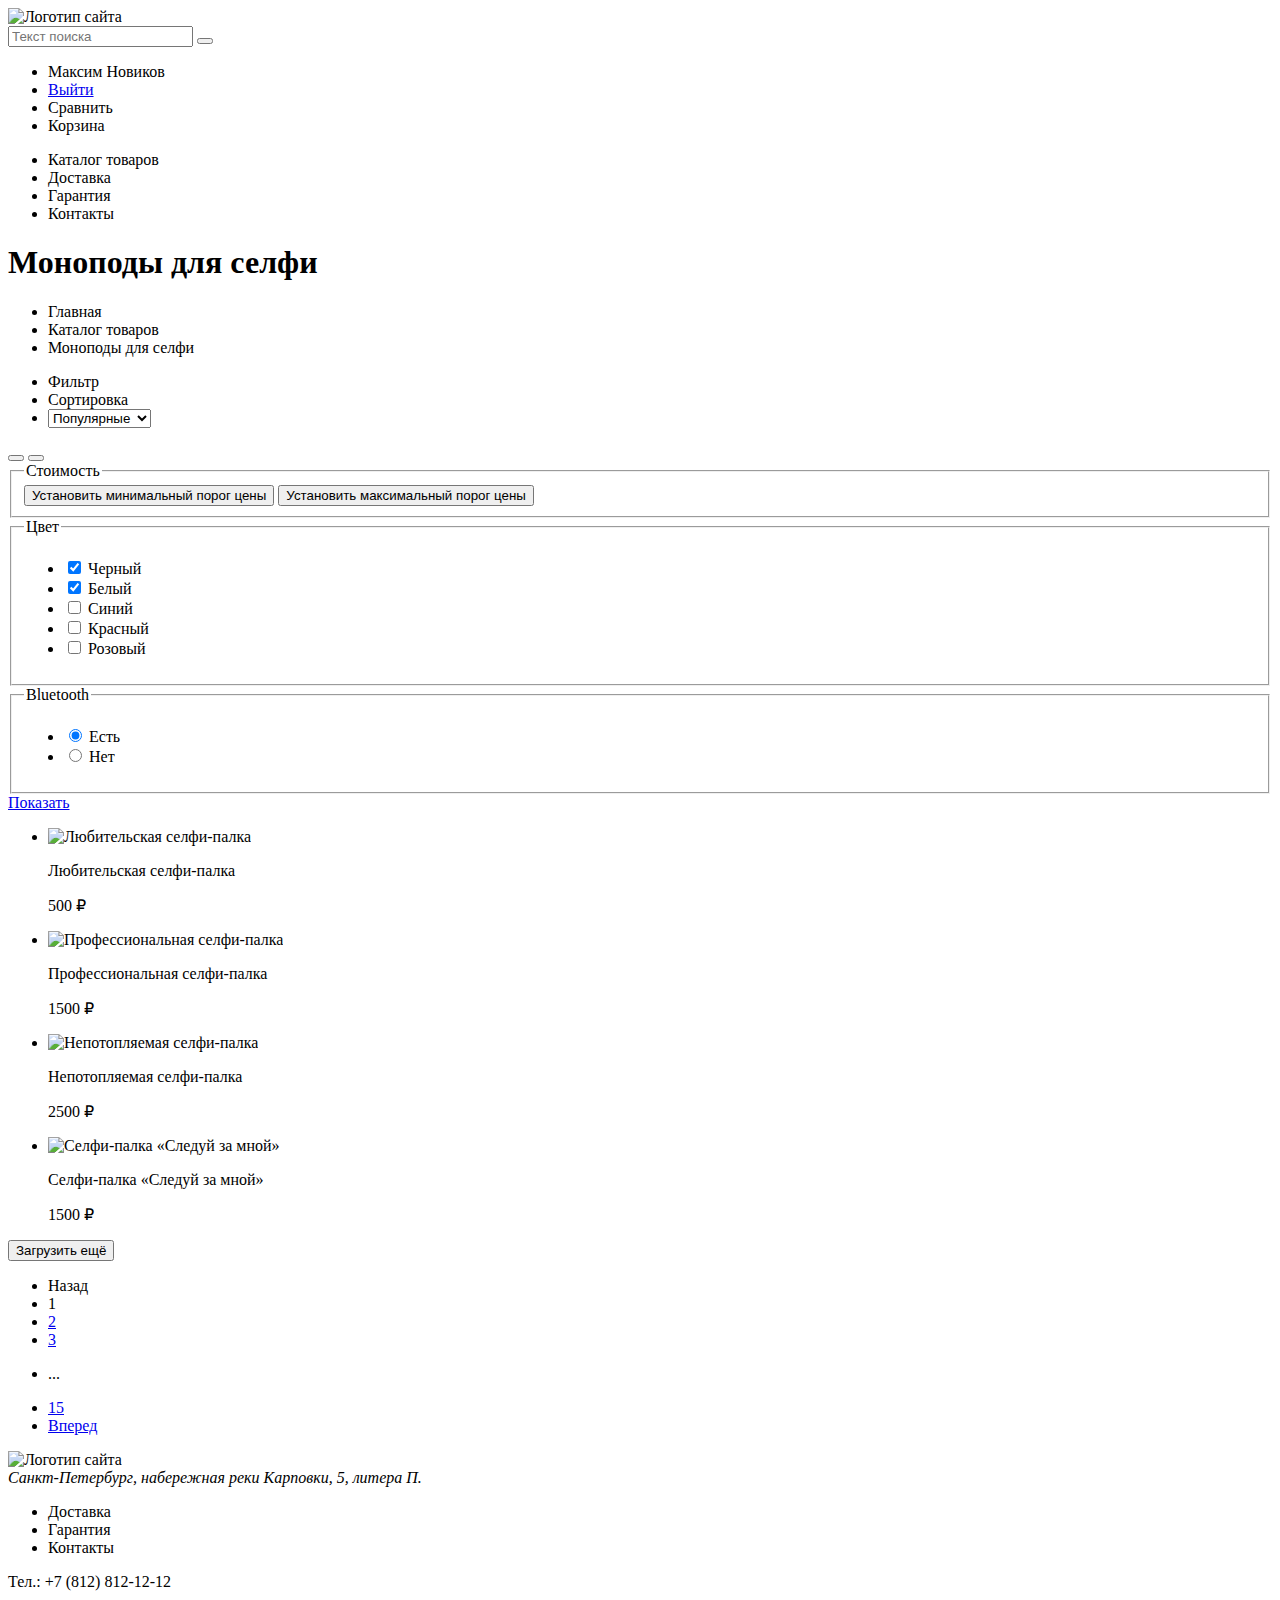
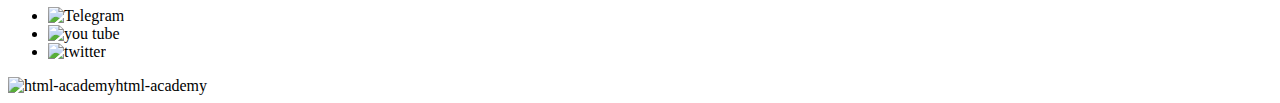
==== catalog.html @ 3123cb8e "Разметил страницу" ====
<!DOCTYPE html>
<html lang="ru">

<head>
  <meta charset="utf-8">
  <title>HTML Academy: Девайс</title>
</head>

<body>
  <header class="catalog-header">
    <nav class="header-navigation">
      <img class="navigation-image" src="#" alt="Логотип сайта">
      <form action="https://echo.htmlacademy.ru" class="finder-form" method="post">
        <input class="finder-field" type="text" placeholder="Текст поиска" name="finder-field" required>
        <button class="find-button" type="submit"></button>
      </form>
      <ul class="navigation-list">
        <li class="navigation-item">Максим Новиков</li>
        <li class="navigation-item"><a class="navigation-item-link" href="index.html">Выйти</a></li>
        <li class="navigation-item">Сравнить</li>
        <li class="navigation-item">Корзина</li>
      </ul>
      <ul class="navigation-product-list">
        <li class="navigation-product-item">Каталог товаров</li>
        <li class="navigation-product-item">Доставка</li>
        <li class="navigation-product-item">Гарантия</li>
        <li class="navigation-product-item">Контакты</li>
      </ul>
    </nav>
  </header>
  <main>
    <header class="mini-header">
      <h1 class="inner-header-title">Моноподы для селфи</h1>
      <nav class="mini-header-navigation">
        <ul class="mini-header-list">
          <li class="mini-header-item">Главная</li>
          <li class="mini-header-item">Каталог товаров</li>
          <li class="mini-header-item">Моноподы для селфи</li>
        </ul>
      </nav>
    </header>
    <section class="variants">
      <ul class="variants-list">
        <li class="variants-item">Фильтр</li>
        <li class="variants-item">Сортировка</li>
        <li class="variants-item"><select class="variants-select" aria-label="Сортировка">
            <option value="popular">Популярные</option>
            <option value="rating">Рейтинговые</option>
          </select></li>
      </ul>
      <button class="button-plus" type="button"></button>
      <button class="button-minus" type="button"></button>
      </button>
      <form class="variants-catalog" action="https://echo.htmlacademy.ru" method="get">
        <fieldset class="variants-catalog-part">
          <legend class="variants-catalog-part-title">Стоимость</legend>
          <div class="range-container">
            <div class="range-scale">
              <div class="range"></div>
            </div>
            <button class="range-handle range-handle-min" type="button">
              <span class="visually-hidden">Установить минимальный порог цены</span>
            </button>
            <button class="range-handle range-handle-max" type="button">
              <span class="visually-hidden">Установить максимальный порог цены</span>
            </button>
        </fieldset>
        <fieldset class="variants-catalog-part">
          <legend class="variants-catalog-part-title">Цвет</legend>
          <ul class="variants-catalog-part-list">
            <li class="variants-catalog-part-item">
              <label class="color">
                <input type="checkbox" class="color-input" name="black" checked>
                Черный
              </label>
            </li>
            <li class="variants-catalog-part-item">
              <label class="color">
                <input type="checkbox" class="color-input" name="white" checked>
                Белый
              </label>
            </li>
            <li class="variants-catalog-part-item">
              <label class="color">
                <input type="checkbox" class="color-input" name="blue">
                Синий
              </label>
            </li>
            <li class="variants-catalog-part-item">
              <label class="color">
                <input type="checkbox" class="color-input" name="red">
                Красный
              </label>
            </li>
            <li class="variants-catalog-part-item">
              <label class="color">
                <input type="checkbox" class="color-input" name="pink">
                Розовый
              </label>
            </li>
          </ul>
        </fieldset>
        <fieldset class="variants-catalog-part">
          <legend class="variants-catalog-part-title">Bluetooth</legend>
          <ul class="variants-catalog-part-list">
            <li class="filter-catalog-part-item">
              <label class="Bluetooth">
                <input type="radio" class="variants-radio" name="choose-type" value="yes" checked>
                Есть
              </label>
            </li>
            <li class="filter-catalog-part-item">
              <label class="Bluetooth">
                <input type="radio" class="variants-radio" name="choose-type" value="no">
                Нет
              </label>
            </li>
        </fieldset>
        <a class="variants-form-link" href="#">Показать</a>
      </form>
      <ul class="variants-selfie-list">
        <li class="variants-selfie-item"><img class="variants-selfie-image" src="#" alt="Любительская
          селфи-палка">
          <p class="variants-selfie-text">Любительская
            селфи-палка</p>
            <p class="variants-selfie-text">500 ₽</p>
        </li>
        <li class="variants-selfie-item"><img class="variants-selfie-image" src="#" alt="Профессиональная селфи-палка">
          <p class="variants-selfie-text">Профессиональная селфи-палка</p>
          <p class="variants-selfie-text">1500 ₽</p>
        </li>
        <li class="variants-selfie-item"><img class="variants-selfie-image" src="#" alt="Непотопляемая
          селфи-палка">
          <p class="variants-selfie-text">Непотопляемая
            селфи-палка</p>
            <p class="variants-selfie-text">2500 ₽</p>
        </li>
        <li class="variants-selfie-item"><img class="variants-selfie-image" src="#" alt="Селфи-палка «Следуй за мной»">
          <p class="variants-selfie-text">Селфи-палка «Следуй за мной»</p>
          <p class="variants-selfie-text">1500 ₽</p>
        </li>
      </ul>
      <button class="download-more" type="button">Загрузить ещё</button>
    </section>
    <section class="pagination">
      <ul class="pagination-list">
        <li class="pagination-item"><a class="pagination-link">Назад</a></li>
        <li class="pagination-item"><a class="pagination-link">1</a></li>
        <li class="pagination-item"><a class="pagination-link" href="#">2</a></li>
        <li class="pagination-item"><a class="pagination-link" href="#">3</a></li>
        <li class="pagination-item"><p class="pagination-text">...</p></li>
        <li class="pagination-item"><a class="pagination-link" href="#">15</a></li>
        <li class="pagination-item"><a class="pagination-link" href="#">Вперед</a></li>
      </ul>
    </section>
  </main>
  <footer>
    <section class="contacts">
      <img class="contacts-image" src="#" alt="Логотип сайта">
      <address class="contacts-address">Санкт-Петербург, набережная
        реки Карповки, 5, литера П.</address>
      <ul class="contacts-list">
        <li class="contacts-item">Доставка</li>
        <li class="contacts-item">Гарантия</li>
        <li class="contacts-item">Контакты</li>
      </ul>
      <tel class="contacts-tel" href="Тел.: +7 (812) 812-12-12">Тел.: +7 (812) 812-12-12</tel>
      <ul class="contacts-image-list">
        <li class="contacts-image-item"><img src="#" alt="Telegram" class="contacts-image"></li>
        <li class="contacts-image-item"><img src="#" alt="you tube" class="contacts-image"></li>
        <li class="contacts-image-item"><img src="#" alt="twitter" class="contacts-image"></li>
      </ul>
      <img class="html-academy" src="#" alt="html-academy">html-academy</img>
    </section>
  </footer>
</body>

</html>
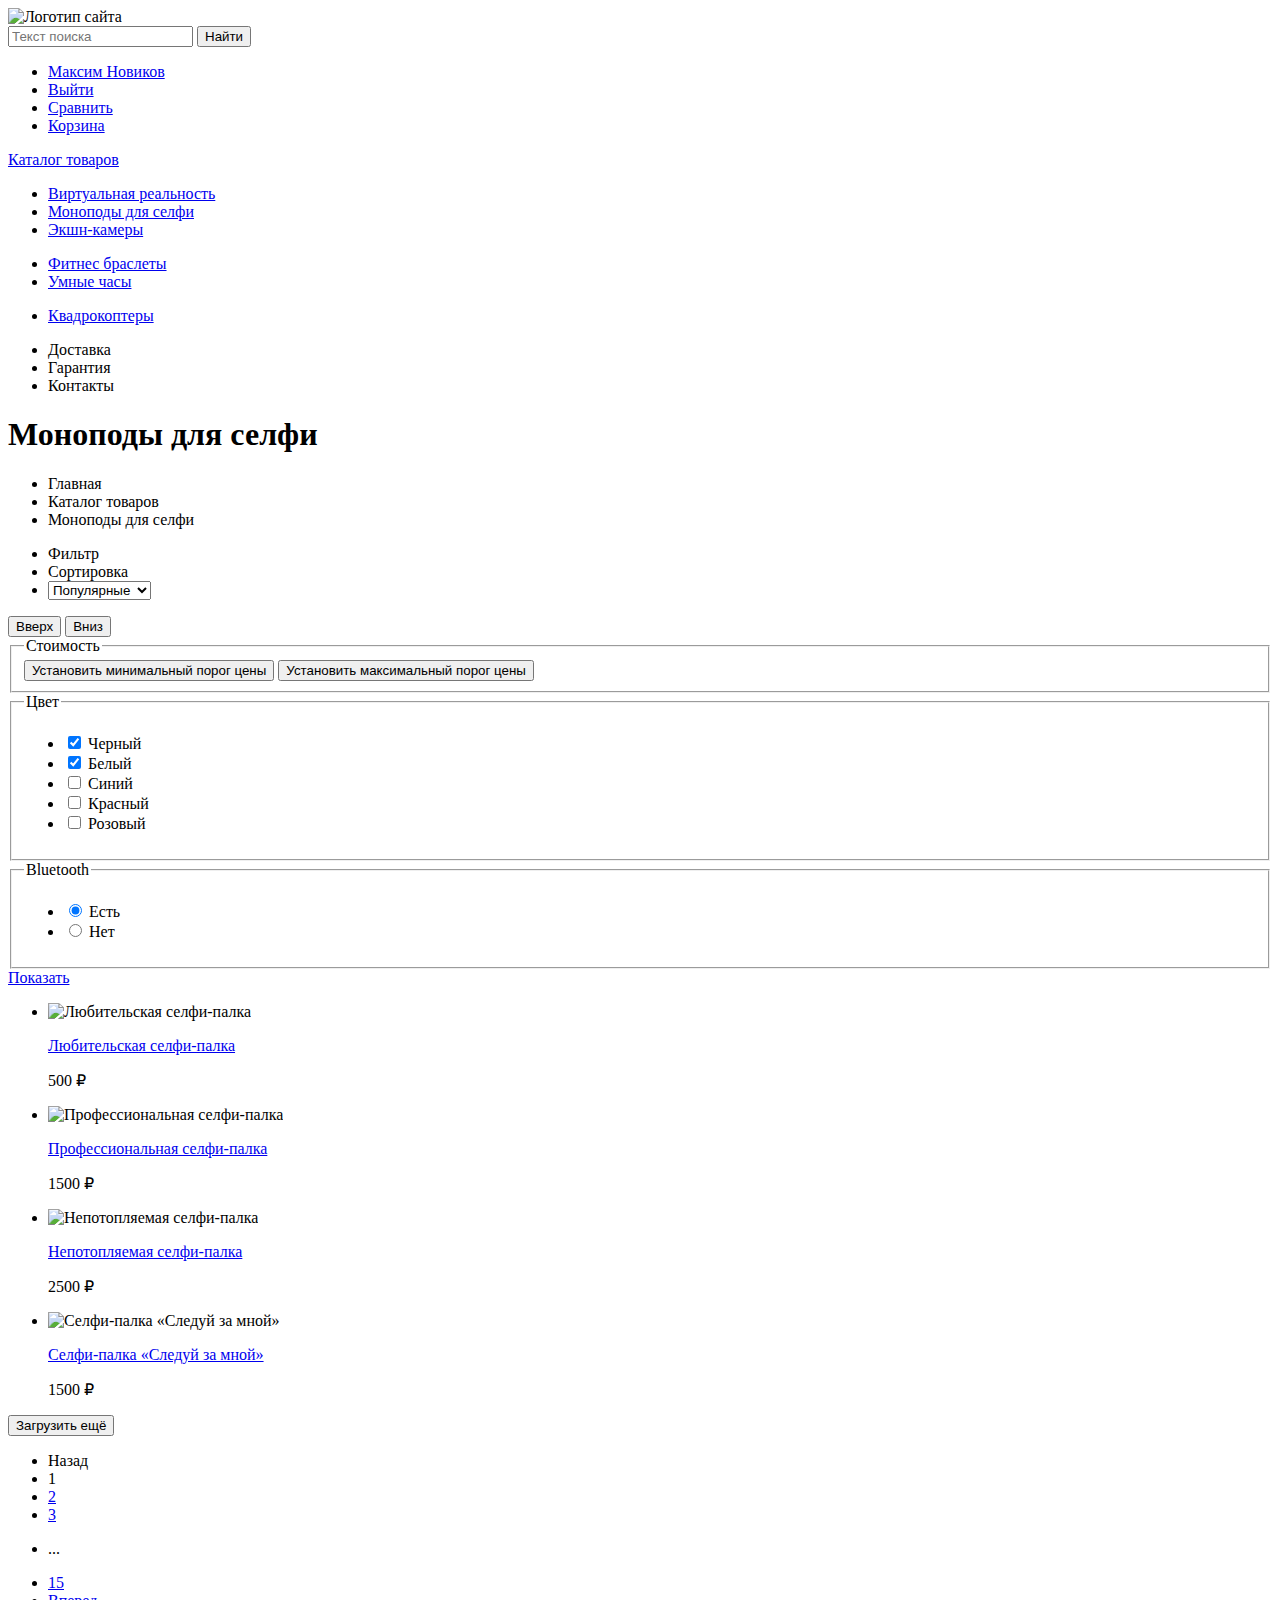
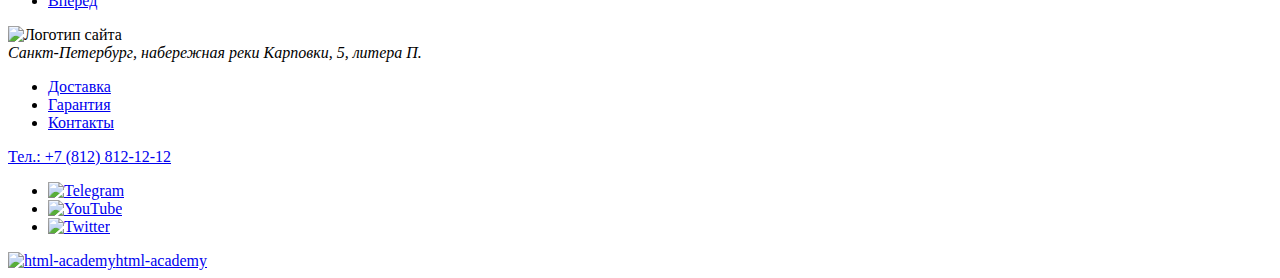
==== commit ab28d5c5: "Изменил разметку" ====
--- a/catalog.html
+++ b/catalog.html
@@ -12,30 +12,43 @@
       <img class="navigation-image" src="#" alt="Логотип сайта">
       <form action="https://echo.htmlacademy.ru" class="finder-form" method="post">
         <input class="finder-field" type="text" placeholder="Текст поиска" name="finder-field" required>
-        <button class="find-button" type="submit"></button>
+        <button class="find-button" type="submit">Найти</button>
       </form>
       <ul class="navigation-list">
-        <li class="navigation-item">Максим Новиков</li>
+        <li class="navigation-item"><a class="navigation-item-link" href="#">Максим Новиков</a></li>
         <li class="navigation-item"><a class="navigation-item-link" href="index.html">Выйти</a></li>
-        <li class="navigation-item">Сравнить</li>
-        <li class="navigation-item">Корзина</li>
+        <li class="navigation-item"><a class="navigation-item-link" href="#">Сравнить</li>
+        <li class="navigation-item"><a class="navigation-item-link" href="#">Корзина</li>
+      </ul>
+      <a href="#" class="navigation-link">Каталог товаров</a>
+      <ul class="navigation-devices-list">
+        <li class="navigation-devices-item"><a class="navigation-devices-link" href="#">Виртуальная реальность</a></li>
+        <li class="navigation-devices-item"><a class="navigation-devices-link" href="#">Моноподы для
+            cелфи</a></li>
+        <li class="navigation-devices-item"><a class="navigation-devices-link" href="#">Экшн-камеры</a></li>
+      </ul>
+      <ul class="navigation-devices-list">
+        <li class="navigation-devices-item"><a class="navigation-devices-link" href="#">Фитнес браслеты</a></li>
+        <li class="navigation-devices-item"><a class="navigation-devices-link" href="#">Умные часы</a></li>
+      </ul>
+      <ul class="navigation-devices-list">
+        <li class="navigation-devices-item"><a class="navigation-devices-link" href="#">Квадрокоптеры</a></li>
       </ul>
       <ul class="navigation-product-list">
-        <li class="navigation-product-item">Каталог товаров</li>
-        <li class="navigation-product-item">Доставка</li>
-        <li class="navigation-product-item">Гарантия</li>
-        <li class="navigation-product-item">Контакты</li>
+        <li class="navigation-product-item"><a class="navigation-product-link" href="#"></a>Доставка</li>
+        <li class="navigation-product-item"><a class="navigation-product-link" href="#"></a>Гарантия</li>
+        <li class="navigation-product-item"><a class="navigation-product-link" href="#"></a>Контакты</li>
       </ul>
     </nav>
   </header>
   <main>
-    <header class="mini-header">
-      <h1 class="inner-header-title">Моноподы для селфи</h1>
-      <nav class="mini-header-navigation">
-        <ul class="mini-header-list">
-          <li class="mini-header-item">Главная</li>
-          <li class="mini-header-item">Каталог товаров</li>
-          <li class="mini-header-item">Моноподы для селфи</li>
+    <header class="main-header">
+      <h1 class="main-header-title">Моноподы для селфи</h1>
+      <nav class="main-header-navigation">
+        <ul class="main-header-list">
+          <li class="main-header-item">Главная</li>
+          <li class="main-header-item">Каталог товаров</li>
+          <li class="main-header-item">Моноподы для селфи</li>
         </ul>
       </nav>
     </header>
@@ -46,10 +59,11 @@
         <li class="variants-item"><select class="variants-select" aria-label="Сортировка">
             <option value="popular">Популярные</option>
             <option value="rating">Рейтинговые</option>
-          </select></li>
+          </select>
+        </li>
       </ul>
-      <button class="button-plus" type="button"></button>
-      <button class="button-minus" type="button"></button>
+      <button class="button-plus" type="button">Вверх</button>
+      <button class="button-minus" type="button">Вниз</button>
       </button>
       <form class="variants-catalog" action="https://echo.htmlacademy.ru" method="get">
         <fieldset class="variants-catalog-part">
@@ -121,22 +135,22 @@
       <ul class="variants-selfie-list">
         <li class="variants-selfie-item"><img class="variants-selfie-image" src="#" alt="Любительская
           селфи-палка">
-          <p class="variants-selfie-text">Любительская
-            селфи-палка</p>
-            <p class="variants-selfie-text">500 ₽</p>
+          <p class="variants-selfie-text"><a class="variants-selfie-link" href="#">Любительская
+            селфи-палка</a></p>
+          <p class="variants-selfie-text">500 ₽</p>
         </li>
         <li class="variants-selfie-item"><img class="variants-selfie-image" src="#" alt="Профессиональная селфи-палка">
-          <p class="variants-selfie-text">Профессиональная селфи-палка</p>
+          <p class="variants-selfie-text"><a class="variants-selfie-link" href="#">Профессиональная селфи-палка</a></p>
           <p class="variants-selfie-text">1500 ₽</p>
         </li>
         <li class="variants-selfie-item"><img class="variants-selfie-image" src="#" alt="Непотопляемая
           селфи-палка">
-          <p class="variants-selfie-text">Непотопляемая
-            селфи-палка</p>
-            <p class="variants-selfie-text">2500 ₽</p>
+          <p class="variants-selfie-text"><a class="variants-selfie-link" href="#">Непотопляемая
+            селфи-палка</a></p>
+          <p class="variants-selfie-text">2500 ₽</p>
         </li>
         <li class="variants-selfie-item"><img class="variants-selfie-image" src="#" alt="Селфи-палка «Следуй за мной»">
-          <p class="variants-selfie-text">Селфи-палка «Следуй за мной»</p>
+          <p class="variants-selfie-text"><a class="variants-selfie-link" href="#">Селфи-палка «Следуй за мной»</a></p>
           <p class="variants-selfie-text">1500 ₽</p>
         </li>
       </ul>
@@ -148,29 +162,36 @@
         <li class="pagination-item"><a class="pagination-link">1</a></li>
         <li class="pagination-item"><a class="pagination-link" href="#">2</a></li>
         <li class="pagination-item"><a class="pagination-link" href="#">3</a></li>
-        <li class="pagination-item"><p class="pagination-text">...</p></li>
+        <li class="pagination-item">
+          <p class="pagination-text">...</p>
+        </li>
         <li class="pagination-item"><a class="pagination-link" href="#">15</a></li>
         <li class="pagination-item"><a class="pagination-link" href="#">Вперед</a></li>
       </ul>
     </section>
   </main>
-  <footer>
+  <footer class="catalog-footer">
     <section class="contacts">
       <img class="contacts-image" src="#" alt="Логотип сайта">
       <address class="contacts-address">Санкт-Петербург, набережная
         реки Карповки, 5, литера П.</address>
       <ul class="contacts-list">
-        <li class="contacts-item">Доставка</li>
-        <li class="contacts-item">Гарантия</li>
-        <li class="contacts-item">Контакты</li>
+        <li class="contacts-item"><a class="contacts-link" href="#">Доставка</a></li>
+        <li class="contacts-item"><a class="contacts-link" href="#">Гарантия</a></li>
+        <li class="contacts-item"><a class="contacts-link" href="#">Контакты</a></li>
       </ul>
-      <tel class="contacts-tel" href="Тел.: +7 (812) 812-12-12">Тел.: +7 (812) 812-12-12</tel>
+      <a class="contacts-tel" href="Тел.: +7 (812) 812-12-12">Тел.: +7 (812) 812-12-12</a>
       <ul class="contacts-image-list">
-        <li class="contacts-image-item"><img src="#" alt="Telegram" class="contacts-image"></li>
-        <li class="contacts-image-item"><img src="#" alt="you tube" class="contacts-image"></li>
-        <li class="contacts-image-item"><img src="#" alt="twitter" class="contacts-image"></li>
+        <li class="contacts-image-item"><a class="contacts-image-link" href="https://t.me/htmlacademy"><img src="#"
+              alt="Telegram" class="contacts-image"></a></li>
+        <li class="contacts-image-item"><a class="contacts-image-link"
+            href="https://www.youtube.com/user/htmlacademyru"><img src="#" alt="YouTube" class="contacts-image"></a>
+        </li>
+        <li class="contacts-image-item"><a class="contacts-image-link" href="https://twitter.com/htmlacademy_ru"><img
+              src="#" alt="Twitter" class="contacts-image"></a></li>
       </ul>
-      <img class="html-academy" src="#" alt="html-academy">html-academy</img>
+      <a class="html-academy-link" href="https://htmlacademy.ru/"><img class="html-academy"
+          alt="html-academy">html-academy</img></a>
     </section>
   </footer>
 </body>
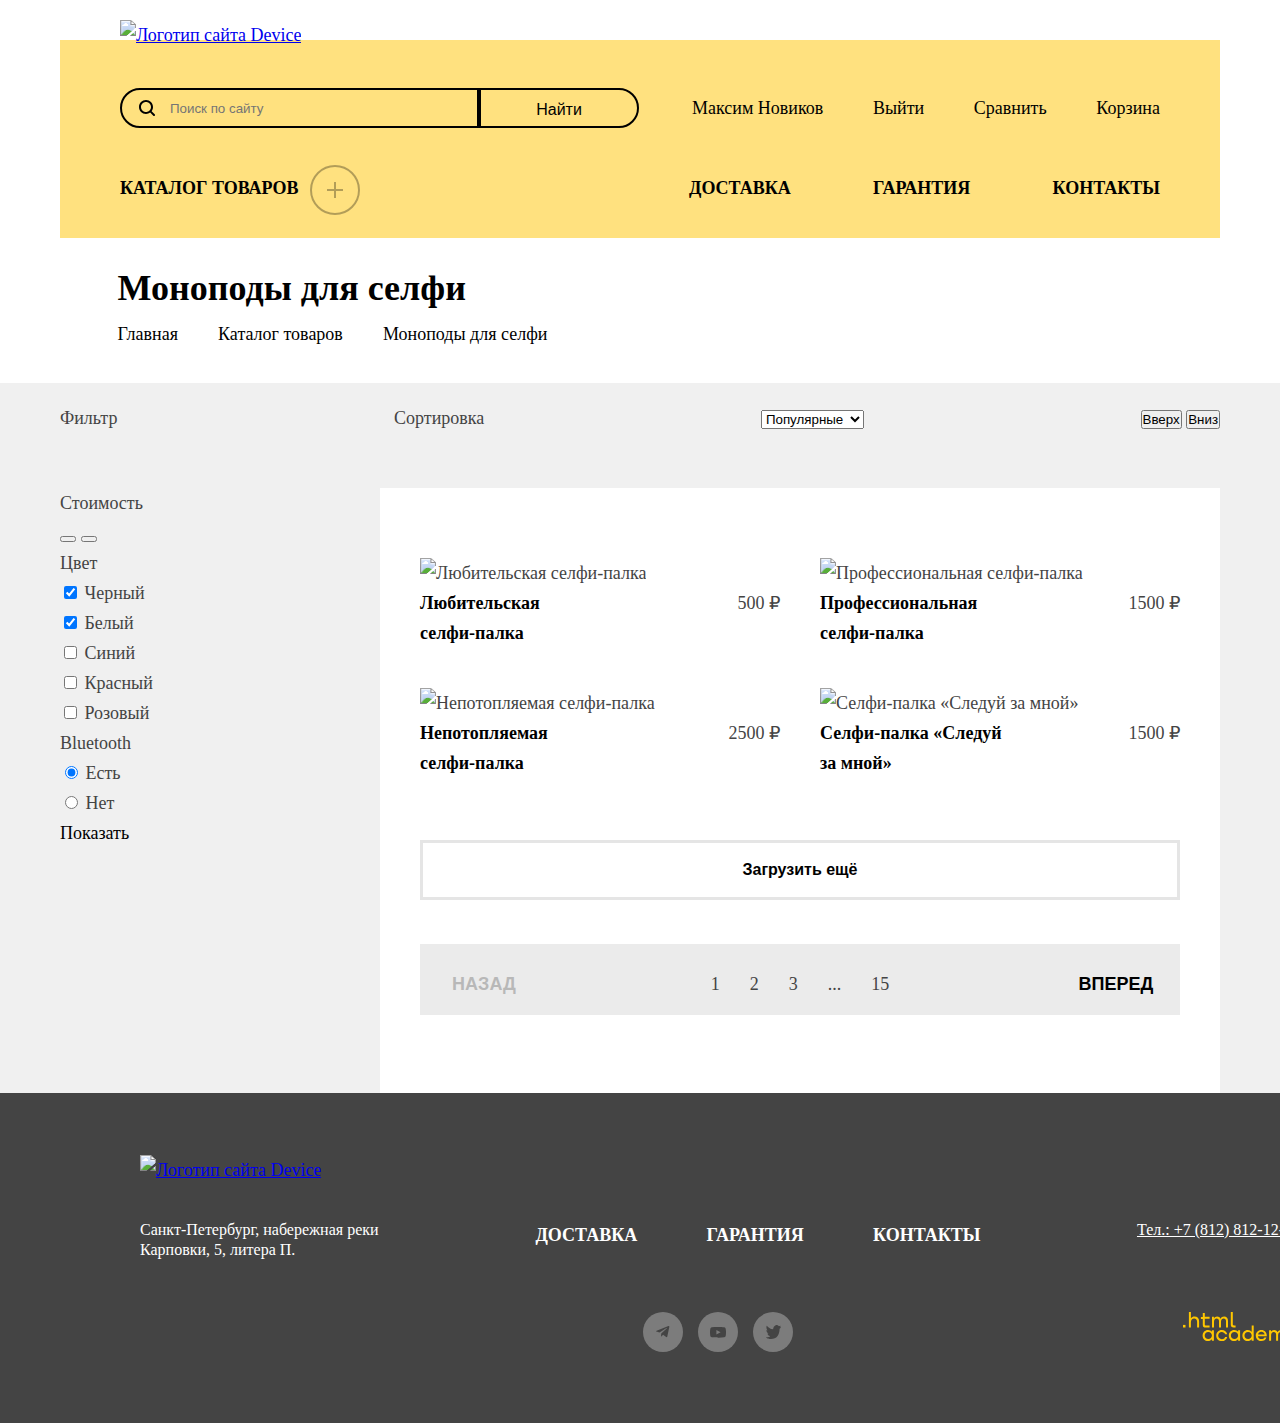
==== commit db622274: "Оформляю декоративные элементы" ====
--- a/catalog.html
+++ b/catalog.html
@@ -1,199 +1,381 @@
 <!DOCTYPE html>
 <html lang="ru">
 
-<head>
-  <meta charset="utf-8">
-  <title>HTML Academy: Девайс</title>
-</head>
-
-<body>
-  <header class="catalog-header">
-    <nav class="header-navigation">
-      <img class="navigation-image" src="#" alt="Логотип сайта">
-      <form action="https://echo.htmlacademy.ru" class="finder-form" method="post">
-        <input class="finder-field" type="text" placeholder="Текст поиска" name="finder-field" required>
-        <button class="find-button" type="submit">Найти</button>
-      </form>
-      <ul class="navigation-list">
-        <li class="navigation-item"><a class="navigation-item-link" href="#">Максим Новиков</a></li>
-        <li class="navigation-item"><a class="navigation-item-link" href="index.html">Выйти</a></li>
-        <li class="navigation-item"><a class="navigation-item-link" href="#">Сравнить</li>
-        <li class="navigation-item"><a class="navigation-item-link" href="#">Корзина</li>
-      </ul>
-      <a href="#" class="navigation-link">Каталог товаров</a>
-      <ul class="navigation-devices-list">
-        <li class="navigation-devices-item"><a class="navigation-devices-link" href="#">Виртуальная реальность</a></li>
-        <li class="navigation-devices-item"><a class="navigation-devices-link" href="#">Моноподы для
-            cелфи</a></li>
-        <li class="navigation-devices-item"><a class="navigation-devices-link" href="#">Экшн-камеры</a></li>
-      </ul>
-      <ul class="navigation-devices-list">
-        <li class="navigation-devices-item"><a class="navigation-devices-link" href="#">Фитнес браслеты</a></li>
-        <li class="navigation-devices-item"><a class="navigation-devices-link" href="#">Умные часы</a></li>
-      </ul>
-      <ul class="navigation-devices-list">
-        <li class="navigation-devices-item"><a class="navigation-devices-link" href="#">Квадрокоптеры</a></li>
-      </ul>
-      <ul class="navigation-product-list">
-        <li class="navigation-product-item"><a class="navigation-product-link" href="#"></a>Доставка</li>
-        <li class="navigation-product-item"><a class="navigation-product-link" href="#"></a>Гарантия</li>
-        <li class="navigation-product-item"><a class="navigation-product-link" href="#"></a>Контакты</li>
-      </ul>
-    </nav>
-  </header>
-  <main>
-    <header class="main-header">
-      <h1 class="main-header-title">Моноподы для селфи</h1>
-      <nav class="main-header-navigation">
-        <ul class="main-header-list">
-          <li class="main-header-item">Главная</li>
-          <li class="main-header-item">Каталог товаров</li>
-          <li class="main-header-item">Моноподы для селфи</li>
-        </ul>
-      </nav>
-    </header>
-    <section class="variants">
-      <ul class="variants-list">
-        <li class="variants-item">Фильтр</li>
-        <li class="variants-item">Сортировка</li>
-        <li class="variants-item"><select class="variants-select" aria-label="Сортировка">
-            <option value="popular">Популярные</option>
-            <option value="rating">Рейтинговые</option>
-          </select>
-        </li>
-      </ul>
-      <button class="button-plus" type="button">Вверх</button>
-      <button class="button-minus" type="button">Вниз</button>
-      </button>
-      <form class="variants-catalog" action="https://echo.htmlacademy.ru" method="get">
-        <fieldset class="variants-catalog-part">
-          <legend class="variants-catalog-part-title">Стоимость</legend>
-          <div class="range-container">
-            <div class="range-scale">
-              <div class="range"></div>
-            </div>
-            <button class="range-handle range-handle-min" type="button">
-              <span class="visually-hidden">Установить минимальный порог цены</span>
-            </button>
-            <button class="range-handle range-handle-max" type="button">
-              <span class="visually-hidden">Установить максимальный порог цены</span>
-            </button>
-        </fieldset>
-        <fieldset class="variants-catalog-part">
-          <legend class="variants-catalog-part-title">Цвет</legend>
-          <ul class="variants-catalog-part-list">
-            <li class="variants-catalog-part-item">
-              <label class="color">
-                <input type="checkbox" class="color-input" name="black" checked>
-                Черный
-              </label>
+  <head>
+    <meta charset="utf-8">
+    <title>HTML Academy: Девайс</title>
+    <link rel="stylesheet" href="styles/styles.css">
+  </head>
+
+  <body>
+    <div class="page-container">
+      <div class="catalog-header-container">
+        <header class="main-header catalog-header">
+          <div class="header-container">
+            <nav class="header-navigation">
+              <a href="#" class="header-navigation-link">
+                <img class="header-navigation-image" src="images/logo-black.svg" alt="Логотип сайта Device">
+              </a>
+              <div class="header-top-container">
+                <form action="https://echo.htmlacademy.ru" class="finder-form" method="get">
+                  <input class="finder-field" type="text" placeholder="Поиск по сайту" name="finder-field" required>
+                  <button class="find-button" type="submit">Найти</button>
+                </form>
+                <ul class="navigation-list">
+                  <li class="navigation-item">
+                    <a class="navigation-item-link" href="#"><span class="navigation-item-span">Максим
+                        Новиков</span></a>
+                  </li>
+                  <li class="navigation-item">
+                    <a class="navigation-item-link" href="index.html"><span
+                        class="navigation-item-span exit">Выйти</span></a>
+                  </li>
+                  <li class="navigation-item">
+                    <a class="navigation-item-link" href="#"><span class="navigation-item-span">Сравнить</span></a>
+                  </li>
+                  <li class="navigation-item">
+                    <a class="navigation-item-link" href="#"><span class="navigation-item-span">Корзина</span></a>
+                  </li>
+                </ul>
+              </div>
+              <div class="header-bottom-container">
+                <div class="submenu-container">
+                  <a href="#" class="navigation-link">Каталог товаров</a>
+                  <div class="submenu">
+                    <ul class="navigation-devices-list">
+                      <li class="navigation-devices-item"><a class="navigation-devices-link" href="#">Виртуальная
+                          реальность</a>
+                      </li>
+                      <li class="navigation-devices-item"><a class="navigation-devices-link"
+                          href="catalog.html">Моноподы
+                          для
+                          cелфи</a>
+                      </li>
+                      <li class="navigation-devices-item"><a class="navigation-devices-link" href="#">Экшн-камеры</a>
+                      </li>
+                    </ul>
+                    <ul class="navigation-devices-list">
+                      <li class="navigation-devices-item">
+                        <a class="navigation-devices-link" href="#">Фитнес браслеты</a>
+                      </li>
+                      <li class="navigation-devices-item">
+                        <a class="navigation-devices-link" href="#">Умные часы</a>
+                      </li>
+                    </ul>
+                    <ul class="navigation-devices-list">
+                      <li class="navigation-devices-item">
+                        <a class="navigation-devices-link" href="#">Квадрокоптеры</a>
+                      </li>
+                    </ul>
+                  </div>
+                </div>
+                <ul class="navigation-product-list">
+                  <li class="navigation-product-item">
+                    <a class="navigation-product-link" href="#">Доставка</a>
+                  </li>
+                  <li class="navigation-product-item">
+                    <a class="navigation-product-link" href="#">Гарантия</a>
+                  </li>
+                  <li class="navigation-product-item">
+                    <a class="navigation-product-link" href="#">Контакты</a>
+                  </li>
+                </ul>
+              </div>
+            </nav>
+          </div>
+        </header>
+      </div>
+      <main>
+        <div class="navigation-container">
+          <h1 class="monopods-selfie">Моноподы для селфи</h1>
+          <nav class="main-navigation">
+            <ul class="main-navigation-list">
+              <li class="main-navigation-item">
+                <a href="#" class="main-navigation-link">Главная</a>
+              </li>
+              <li class="main-navigation-item">
+                <a href="#" class="main-navigation-link">Каталог товаров</a>
+              </li>
+              <li class="main-navigation-item">
+                <a href="#" class="main-navigation-link">Моноподы для селфи</a>
+              </li>
+            </ul>
+          </nav>
+        </div>
+        <section class="variants">
+          <ul class="variants-list">
+            <li class="variants-item">Фильтр</li>
+            <li class="variants-item">Сортировка</li>
+            <li class="variants-item">
+              <select class="variants-select" aria-label="Сортировка">
+                <option value="popular">Популярные</option>
+                <option value="rating">Рейтинговые</option>
+              </select>
             </li>
-            <li class="variants-catalog-part-item">
-              <label class="color">
-                <input type="checkbox" class="color-input" name="white" checked>
-                Белый
-              </label>
-            </li>
-            <li class="variants-catalog-part-item">
-              <label class="color">
-                <input type="checkbox" class="color-input" name="blue">
-                Синий
-              </label>
-            </li>
-            <li class="variants-catalog-part-item">
-              <label class="color">
-                <input type="checkbox" class="color-input" name="red">
-                Красный
-              </label>
-            </li>
-            <li class="variants-catalog-part-item">
-              <label class="color">
-                <input type="checkbox" class="color-input" name="pink">
-                Розовый
-              </label>
+            <li class="variants-item">
+              <button class="variants-button button-plus" type="button">Вверх</button>
+              <button class="variants-button button-plus" type="button">Вниз</button>
             </li>
           </ul>
-        </fieldset>
-        <fieldset class="variants-catalog-part">
-          <legend class="variants-catalog-part-title">Bluetooth</legend>
-          <ul class="variants-catalog-part-list">
-            <li class="filter-catalog-part-item">
-              <label class="Bluetooth">
-                <input type="radio" class="variants-radio" name="choose-type" value="yes" checked>
-                Есть
-              </label>
-            </li>
-            <li class="filter-catalog-part-item">
-              <label class="Bluetooth">
-                <input type="radio" class="variants-radio" name="choose-type" value="no">
-                Нет
-              </label>
-            </li>
-        </fieldset>
-        <a class="variants-form-link" href="#">Показать</a>
-      </form>
-      <ul class="variants-selfie-list">
-        <li class="variants-selfie-item"><img class="variants-selfie-image" src="#" alt="Любительская
-          селфи-палка">
-          <p class="variants-selfie-text"><a class="variants-selfie-link" href="#">Любительская
-            селфи-палка</a></p>
-          <p class="variants-selfie-text">500 ₽</p>
-        </li>
-        <li class="variants-selfie-item"><img class="variants-selfie-image" src="#" alt="Профессиональная селфи-палка">
-          <p class="variants-selfie-text"><a class="variants-selfie-link" href="#">Профессиональная селфи-палка</a></p>
-          <p class="variants-selfie-text">1500 ₽</p>
-        </li>
-        <li class="variants-selfie-item"><img class="variants-selfie-image" src="#" alt="Непотопляемая
-          селфи-палка">
-          <p class="variants-selfie-text"><a class="variants-selfie-link" href="#">Непотопляемая
-            селфи-палка</a></p>
-          <p class="variants-selfie-text">2500 ₽</p>
-        </li>
-        <li class="variants-selfie-item"><img class="variants-selfie-image" src="#" alt="Селфи-палка «Следуй за мной»">
-          <p class="variants-selfie-text"><a class="variants-selfie-link" href="#">Селфи-палка «Следуй за мной»</a></p>
-          <p class="variants-selfie-text">1500 ₽</p>
-        </li>
-      </ul>
-      <button class="download-more" type="button">Загрузить ещё</button>
-    </section>
-    <section class="pagination">
-      <ul class="pagination-list">
-        <li class="pagination-item"><a class="pagination-link">Назад</a></li>
-        <li class="pagination-item"><a class="pagination-link">1</a></li>
-        <li class="pagination-item"><a class="pagination-link" href="#">2</a></li>
-        <li class="pagination-item"><a class="pagination-link" href="#">3</a></li>
-        <li class="pagination-item">
-          <p class="pagination-text">...</p>
-        </li>
-        <li class="pagination-item"><a class="pagination-link" href="#">15</a></li>
-        <li class="pagination-item"><a class="pagination-link" href="#">Вперед</a></li>
-      </ul>
-    </section>
-  </main>
-  <footer class="catalog-footer">
-    <section class="contacts">
-      <img class="contacts-image" src="#" alt="Логотип сайта">
-      <address class="contacts-address">Санкт-Петербург, набережная
-        реки Карповки, 5, литера П.</address>
-      <ul class="contacts-list">
-        <li class="contacts-item"><a class="contacts-link" href="#">Доставка</a></li>
-        <li class="contacts-item"><a class="contacts-link" href="#">Гарантия</a></li>
-        <li class="contacts-item"><a class="contacts-link" href="#">Контакты</a></li>
-      </ul>
-      <a class="contacts-tel" href="Тел.: +7 (812) 812-12-12">Тел.: +7 (812) 812-12-12</a>
-      <ul class="contacts-image-list">
-        <li class="contacts-image-item"><a class="contacts-image-link" href="https://t.me/htmlacademy"><img src="#"
-              alt="Telegram" class="contacts-image"></a></li>
-        <li class="contacts-image-item"><a class="contacts-image-link"
-            href="https://www.youtube.com/user/htmlacademyru"><img src="#" alt="YouTube" class="contacts-image"></a>
-        </li>
-        <li class="contacts-image-item"><a class="contacts-image-link" href="https://twitter.com/htmlacademy_ru"><img
-              src="#" alt="Twitter" class="contacts-image"></a></li>
-      </ul>
-      <a class="html-academy-link" href="https://htmlacademy.ru/"><img class="html-academy"
-          alt="html-academy">html-academy</img></a>
-    </section>
-  </footer>
-</body>
+          <div class="variants-container">
+            <div class="filter-container">
+              <form class="variants-catalog" action="https://echo.htmlacademy.ru" method="get">
+                <fieldset class="variants-catalog-part">
+                  <legend class="variants-catalog-part-title">Стоимость</legend>
+                  <div class="range-container">
+                    <div class="range-scale">
+                      <div class="range"></div>
+                    </div>
+                    <button class="range-handle range-handle-min" type="button">
+                      <span class="visually-hidden">Установить минимальный порог цены</span>
+                    </button>
+                    <button class="range-handle range-handle-max" type="button">
+                      <span class="visually-hidden">Установить максимальный порог цены</span>
+                    </button>
+                </fieldset>
+                <fieldset class="variants-catalog-part">
+                  <legend class="variants-catalog-part-title">Цвет</legend>
+                  <ul class="variants-catalog-part-list">
+                    <li class="variants-catalog-part-item">
+                      <label class="color">
+                        <input type="checkbox" class="color-input" name="black" checked>
+                        <span class="color-span">Черный</span>
+                      </label>
+                    </li>
+                    <li class="variants-catalog-part-item">
+                      <label class="color">
+                        <input type="checkbox" class="color-input" name="white" checked>
+                        <span class="color-span">Белый</span>
+                      </label>
+                    </li>
+                    <li class="variants-catalog-part-item">
+                      <label class="color">
+                        <input type="checkbox" class="color-input" name="blue">
+                        <span class="color-span">Синий</span>
+                      </label>
+                    </li>
+                    <li class="variants-catalog-part-item">
+                      <label class="color">
+                        <input type="checkbox" class="color-input" name="red">
+                        <span class="color-span">Красный</span>
+                      </label>
+                    </li>
+                    <li class="variants-catalog-part-item">
+                      <label class="color">
+                        <input type="checkbox" class="color-input" name="pink">
+                        <span class="color-span">Розовый</span>
+                      </label>
+                    </li>
+                  </ul>
+                </fieldset>
+                <fieldset class="variants-catalog-part">
+                  <legend class="variants-catalog-part-title">Bluetooth</legend>
+                  <ul class="variants-catalog-part-list">
+                    <li class="filter-catalog-part-item">
+                      <label class="Bluetooth">
+                        <input type="radio" class="variants-radio" name="choose-type" value="yes" checked>
+                        <span class="bluetooth-span">Есть</span>
+                      </label>
+                    </li>
+                    <li class="filter-catalog-part-item">
+                      <label class="Bluetooth">
+                        <input type="radio" class="variants-radio" name="choose-type" value="no">
+                        <span class="bluetooth-span">Нет</span>
+                      </label>
+                    </li>
+                </fieldset>
+                <a class="variants-form-link" href="#">Показать</a>
+              </form>
+            </div>
+            <div class="images-container">
+              <ul class="variants-selfie-list">
+                <li class="variants-selfie-item">
+                  <img class="variants-selfie-image" src="images/hobby-selfie.jpg" width="360px" height="380px"
+                    alt="Любительская селфи-палка">
+                  <div class="selfie-item-container">
+                    <p class="variants-selfie-text">
+                      <a class="variants-selfie-link" href="#">Любительская<br> селфи-палка</a>
+                    </p>
+                    <p class="variants-selfie-price">500 ₽</p>
+                  </div>
+                </li>
+                <li class="variants-selfie-item">
+                  <img class="variants-selfie-image" src="images/pro-selfie.jpg" width="360px" height="380px"
+                    alt="Профессиональная селфи-палка">
+                  <div class="selfie-item-container">
+                    <p class="variants-selfie-text">
+                      <a class="variants-selfie-link" href="#">Профессиональная<br> селфи-палка</a>
+                    </p>
+                    <p class="variants-selfie-price">1500 ₽</p>
+                  </div>
+                </li>
+                <li class="variants-selfie-item">
+                  <img class="variants-selfie-image" src="images/water-selfie.jpg" width="360px" height="380px"
+                    alt="Непотопляемая селфи-палка">
+                  <div class="selfie-item-container">
+                    <p class="variants-selfie-text">
+                      <a class="variants-selfie-link" href="#">Непотопляемая<br> селфи-палка</a>
+                    </p>
+                    <p class="variants-selfie-price">2500 ₽</p>
+                  </div>
+                </li>
+                <li class="variants-selfie-item">
+                  <img class="variants-selfie-image" src="images/hand-selfie.jpg" width="360px" height="380px"
+                    alt="Селфи-палка «Следуй за мной»">
+                  <div class="selfie-item-container">
+                    <p class="variants-selfie-text">
+                      <a class="variants-selfie-link" href="#">Селфи-палка «Следуй<br> за мной»</a>
+                    </p>
+                    <p class="variants-selfie-price">1500 ₽</p>
+                  </div>
+                </li>
+              </ul>
+              <button class="download-more" type="button">Загрузить ещё</button>
+              <div class="pagination">
+                <ul class="pagination-list">
+                  <li class="pagination-word">
+                    <a class="pagination-link back">Назад</a>
+                  </li>
+                  <ul class="pagination-small">
+                    <li class="pagination-item">
+                      <a class="pagination-link">1</a>
+                    </li>
+                    <li class="pagination-item">
+                      <a class="pagination-link" href="#">2</a>
+                    </li>
+                    <li class="pagination-item">
+                      <a class="pagination-link" href="#">3</a>
+                    </li>
+                    <li class="pagination-item">
+                      <p class="pagination-text">...</p>
+                    </li>
+                    <li class="pagination-item">
+                      <a class="pagination-link" href="#">15</a>
+                    </li>
+                  </ul>
+                  <li class="pagination-word">
+                    <a class="pagination-link go" href="#">Вперед</a>
+                  </li>
+                </ul>
+              </div>
+            </div>
+          </div>
+        </section>
+      </main>
+      <footer class="main-footer">
+        <div class="footer-container">
+          <section class="contacts">
+            <h2 class="visually-hidden">Контакты</h2>
+            <a href="#" class="contacts-link"><img class="contacts-image" src="images/yellow-logo.svg"
+                alt="Логотип сайта Device"></a>
+            <div class="footer-contacts-container">
+              <address class="contacts-footer-address">Санкт-Петербург, набережная
+                реки Карповки, 5, литера П.</address>
+              <ul class="contacts-footer-list">
+                <li class="contacts-footer-item">
+                  <a class="contacts-footer-link" href="#">Доставка</a>
+                </li>
+                <li class="contacts-footer-item">
+                  <a class="contacts-footer-link" href="#">Гарантия</a>
+                </li>
+                <li class="contacts-footer-item">
+                  <a class="contacts-footer-link" href="#">Контакты</a>
+                </li>
+              </ul>
+              <a class="contacts-footer-tel" href="Тел.:+7(812)812-12-12">Тел.: +7 (812) 812-12-12</a>
+            </div>
+            <div class="footer-bottom-container">
+              <ul class="contacts-image-list">
+                <li class="contacts-image-item">
+                  <a class="contacts-image-link" href="https://t.me/htmlacademy">
+                    <svg width="40" height="40" viewBox="0 0 40 40" fill="none" xmlns="http://www.w3.org/2000/svg">
+                      <circle cx="20" cy="20" r="20" fill="white" fill-opacity="0.3" />
+                      <g clip-path="url(#clip0_38882_806)">
+                        <path
+                          d="M25.4431 14.0736L13.6231 18.6316C12.8164 18.9556 12.8211 19.4056 13.4751 19.6062L16.5097 20.5529L23.5311 16.1229C23.8631 15.9209 24.1664 16.0296 23.9171 16.2509L18.2284 21.3849H18.2271L18.2284 21.3856L18.0191 24.5136C18.3257 24.5136 18.4611 24.3729 18.6331 24.2069L20.1071 22.7736L23.1731 25.0382C23.7384 25.3496 24.1444 25.1896 24.2851 24.5149L26.2977 15.0296C26.5037 14.2036 25.9824 13.8296 25.4431 14.0736Z"
+                          fill="#444444" />
+                      </g>
+                      <defs>
+                        <clipPath id="clip0_38882_806">
+                          <rect width="14" height="12" fill="white" transform="translate(13 14)" />
+                        </clipPath>
+                      </defs>
+                    </svg>
+
+                  </a>
+                </li>
+                <li class="contacts-image-item">
+                  <a class="contacts-image-link" href="https://www.youtube.com/user/htmlacademyru">
+                    <svg width="40" height="40" viewBox="0 0 40 40" fill="none" xmlns="http://www.w3.org/2000/svg">
+                      <circle cx="20" cy="20" r="20" fill="white" fill-opacity="0.3" />
+                      <g clip-path="url(#clip0_38882_811)">
+                        <path
+                          d="M27.6671 16.6746C27.5765 16.3515 27.4 16.0589 27.1564 15.828C26.9059 15.59 26.5989 15.4197 26.2644 15.3333C25.0124 15.0033 19.9964 15.0033 19.9964 15.0033C17.9053 14.9795 15.8147 15.0842 13.7364 15.3166C13.4019 15.4094 13.0955 15.5835 12.8444 15.8233C12.5977 16.0606 12.4191 16.3533 12.3257 16.674C12.1015 17.8818 11.9926 19.1082 12.0004 20.3366C11.9924 21.564 12.1011 22.79 12.3257 23.9993C12.4171 24.3186 12.5951 24.61 12.8424 24.8453C13.0897 25.0806 13.3977 25.2506 13.7364 25.3406C15.0051 25.67 19.9964 25.67 19.9964 25.67C22.0902 25.6938 24.1835 25.5892 26.2644 25.3566C26.5989 25.2702 26.9059 25.1 27.1564 24.862C27.3999 24.6311 27.5762 24.3385 27.6664 24.0153C27.8965 22.8079 28.0083 21.581 28.0004 20.352C28.0177 19.1177 27.906 17.885 27.6671 16.674V16.6746ZM18.4017 22.6193V18.0546L22.5751 20.3373L18.4017 22.6193Z"
+                          fill="#444444" />
+                      </g>
+                      <defs>
+                        <clipPath id="clip0_38882_811">
+                          <rect width="16" height="11" fill="white" transform="translate(12 15)" />
+                        </clipPath>
+                      </defs>
+                    </svg>
+                  </a>
+                </li>
+                <li class="contacts-image-item">
+                  <a class="contacts-image-link" href="https://twitter.com/htmlacademy_ru">
+                    <svg width="40" height="40" viewBox="0 0 40 40" fill="none" xmlns="http://www.w3.org/2000/svg">
+                      <circle cx="20" cy="20" r="20" fill="white" fill-opacity="0.3" />
+                      <path
+                        d="M22.7 13.1551C24.2 12.6551 25.3 13.4551 25.9 14.2551C26.4 14.0551 27 13.8551 27.6 13.6551C27.6 14.4551 27.1 15.0551 26.8 15.2551C27.5 15.4551 28 14.8551 28 14.8551C27.9 15.7551 27.1 16.5551 26.6 16.7551C26.4 23.0551 23.8 27.1551 17.7 27.0551C17.2 27.0551 17.8 27.0551 17.3 27.0551C17 27.0551 13.6 26.6551 13 25.2551C15 25.4551 16.4 24.8551 17.1 24.1551C16.3 23.8551 14.7 23.7551 14.5 21.3551C14.8 21.5551 15 21.6551 15.6 21.5551C14.5 20.7551 13.3 20.0551 13.4 18.0551C13.7 18.3551 14.3 18.5551 14.6 18.4551C14 18.2551 12.8 15.3551 13.8 13.8551C15.4 15.5551 17.1 17.2551 20.1 17.3551C20.3 15.2551 21.1 13.8551 22.7 13.1551Z"
+                        fill="#444444" />
+                    </svg>
+
+                  </a>
+                </li>
+              </ul>
+              <a class="html-academy-link" href="https://htmlacademy.ru/">
+                <svg width="115" height="33" viewBox="0 0 115 33" fill="none" xmlns="http://www.w3.org/2000/svg">
+                  <path d="M0 12.9V15.5H2.5V12.9H0Z" fill="#FFC700" />
+                  <path
+                    d="M11.6 4.5C10 4.5 8.8 5.2 8 6.2H7.9V0H5.9V15.5H7.9V10.2C7.9 8.1 9.2 6.6 11.2 6.6C13 6.6 14.1 8 14.1 9.8V15.5H16.1V9.4C16.2 6.4 14.3 4.5 11.6 4.5Z"
+                    fill="#FFC700" />
+                  <path
+                    d="M26.6 4.8H21.8V1.1H19.8V4.9H17.9V6.9H19.8V12.9C19.8 14.6 20.8 15.6 22.5 15.6H26.6V13.6H22.9C22.2 13.6 21.8 13.2 21.8 12.5V6.8H26.6V4.8Z"
+                    fill="#FFC700" />
+                  <path
+                    d="M41.1 4.6C39.5 4.6 38.2 5.4 37.6 6.7H37.5C36.9 5.5 35.7 4.6 34.1 4.6C32.7 4.6 31.6 5.4 31 6.4H30.9V4.8H29V15.4H31V10C31 8 32 6.5 33.6 6.5C35.1 6.5 36 7.5 36 9.1V15.4H38V9.8C38 7.4 39.4 6.5 40.6 6.5C42.1 6.5 43 7.5 43 9.1V15.4H45V8.9C45.1 6.4 43.6 4.6 41.1 4.6Z"
+                    fill="#FFC700" />
+                  <path
+                    d="M47.8 12.7C47.8 14.4 48.8 15.4 50.6 15.4H52.6V13.4H50.9C50.2 13.4 49.8 13 49.8 12.3V0H47.8V12.7Z"
+                    fill="#FFC700" />
+                  <path
+                    d="M28.9 19.7C28 18.6 26.7 17.9 25 17.9C21.9 17.9 19.6 20.2 19.6 23.5C19.6 26.8 21.9 29.1 25 29.1C26.8 29.1 28 28.3 28.8 27.2H28.9V28.8H30.9V18.2H28.9V19.7ZM25.3 27.1C23.1 27.1 21.7 25.5 21.7 23.5C21.7 21.5 23.1 19.9 25.3 19.9C27.5 19.9 28.9 21.5 28.9 23.5C28.9 25.4 27.5 27.1 25.3 27.1Z"
+                    fill="#FFC700" />
+                  <path
+                    d="M44.2 22C43.7 19.6 41.6 17.9 38.8 17.9C35.4 17.9 33.2 20.4 33.2 23.5C33.2 26.6 35.4 29.1 38.8 29.1C41.6 29.1 43.7 27.3 44.2 24.9H42.1C41.7 26.2 40.4 27.2 38.8 27.2C36.6 27.2 35.2 25.6 35.2 23.6C35.2 21.6 36.6 20 38.8 20C40.4 20 41.6 21 42.1 22.2H44.2V22Z"
+                    fill="#FFC700" />
+                  <path
+                    d="M55.1 19.7C54.2 18.6 52.9 17.9 51.2 17.9C48.1 17.9 45.8 20.2 45.8 23.5C45.8 26.8 48.1 29.1 51.2 29.1C53 29.1 54.2 28.3 55 27.2H55.1V28.8H57.1V18.2H55.1V19.7ZM51.5 27.1C49.3 27.1 47.9 25.5 47.9 23.5C47.9 21.5 49.3 19.9 51.5 19.9C53.7 19.9 55.1 21.5 55.1 23.5C55.1 25.4 53.6 27.1 51.5 27.1Z"
+                    fill="#FFC700" />
+                  <path
+                    d="M68.7 19.8C67.8 18.7 66.5 17.9 64.8 17.9C61.7 17.9 59.4 20.2 59.4 23.5C59.4 26.8 61.6 29.1 64.8 29.1C66.5 29.1 67.8 28.3 68.6 27.3H68.7V28.8H70.7V13.4H68.7V19.8ZM65.1 27.1C62.9 27.1 61.5 25.5 61.5 23.5C61.5 21.5 62.9 19.9 65.1 19.9C67.3 19.9 68.7 21.5 68.7 23.5C68.6 25.5 67.2 27.1 65.1 27.1Z"
+                    fill="#FFC700" />
+                  <path
+                    d="M78.3 17.9C75 17.9 72.8 20.4 72.8 23.5C72.8 26.5 74.9 29.1 78.3 29.1C80.8 29.1 82.8 27.8 83.5 25.5H81.4C80.9 26.5 79.8 27.1 78.4 27.1C76.5 27.1 75.1 25.8 75 24.2H83.8C84 20.6 81.8 17.9 78.3 17.9ZM78.3 19.8C80 19.8 81.3 20.8 81.6 22.4H75.1C75.4 20.9 76.6 19.8 78.3 19.8Z"
+                    fill="#FFC700" />
+                  <path
+                    d="M98.2 17.9C96.6 17.9 95.3 18.7 94.6 19.9H94.5C93.9 18.7 92.7 17.9 91.1 17.9C89.7 17.9 88.6 18.6 88 19.7V18.2H86.1V28.8H88.1V23.4C88.1 21.4 89.1 20 90.7 19.9C92.2 19.9 93.1 20.9 93.1 22.5V28.8H95.1V23.2C95.1 20.8 96.5 19.9 97.7 19.9C99.2 19.9 100.1 20.9 100.1 22.5V28.8H102.1V22.3C102.2 19.7 100.7 17.9 98.2 17.9Z"
+                    fill="#FFC700" />
+                  <path
+                    d="M109.4 27L105.8 18.1H103.6L108.4 29.7C108.1 30.6 107.7 30.9 106.7 30.9H104.2V32.9H106.7C108.5 32.9 109.5 32.1 110.2 30.3L114.9 18.1H112.8L109.4 27Z"
+                    fill="#FFC700" />
+                </svg>
+              </a>
+            </div>
+          </section>
+        </div>
+    </div>
+    </footer>
+  </body>
 
 </html>
--- a/styles/styles.css
+++ b/styles/styles.css
@@ -0,0 +1,1096 @@
+@font-face {
+  font-family: "Raleway";
+  font-style: normal;
+  font-weight: 800;
+  src: url("../fonts/raleway/raleway-800.woff2") format("woff2");
+  display: swap;
+}
+
+@font-face {
+  font-family: "Rubik";
+  font-style: normal;
+  font-weight: 400;
+  src: url("../fonts/rubik/rubik-400.woff2") format("woff2");
+  display: swap;
+}
+
+@font-face {
+  font-family: "Rubik";
+  font-style: normal;
+  font-weight: 700;
+  src: url("../fonts/rubik/rubik-700.woff2") format("woff2");
+  display: swap;
+}
+
+.visually-hidden {
+  position: absolute;
+  width: 1px;
+  height: 1px;
+  margin: -1px;
+  border: 0;
+  padding: 0;
+  white-space: nowrap;
+  clip-path: inset(100%);
+  clip: rect(0 0 0 0);
+  overflow: hidden;
+}
+
+html {
+  height: 100%;
+}
+
+.page-main {
+  flex-grow: 1;
+}
+
+.page-container {
+  margin: 40px auto 0;
+  font-style: normal;
+  font-weight: 400;
+  font-size: 18px;
+  line-height: 30px;
+  background-color: #FFFFFF;
+  display: flex;
+  flex-direction: column;
+  min-height: 100%;
+  color: #444444;
+}
+
+body {
+  margin: 0;
+  height: 100%;
+  font-family: "Rubik";
+}
+
+.main-header {
+  position: relative;
+  background-color: #ffe17f;
+  margin: 0 auto;
+  padding: 48px 60px 11px;
+  width: 1160px;
+  box-sizing: border-box;
+  z-index: 0;
+}
+
+.header-navigation-link {
+  position: absolute;
+  top: -20px;
+}
+
+.header-navigation-image {}
+
+.header-top-container {
+  display: flex;
+  margin-bottom: 45px;
+  flex-wrap: wrap;
+  justify-content: space-between;
+
+}
+
+.header-bottom-container {
+  display: flex;
+  justify-content: space-between;
+}
+
+.header-navigation-link {
+  margin: 0;
+  padding: 0;
+}
+
+.finder-form {
+  display: flex;
+  margin-right: 53px;
+  position: relative;
+}
+
+.finder-field {
+  margin: 0;
+  padding: 0;
+  background-color: #ffe17f;
+  border-radius: 50px 0 0 50px;
+  width: 359px;
+  height: 40px;
+  box-sizing: border-box;
+  border: 2px solid #000;
+}
+
+.finder-form::before {
+  content: "";
+  position: absolute;
+  width: 16px;
+  height: 16px;
+  background-image: url("../images/search.svg");
+  background-repeat: no-repeat;
+  top: 12px;
+  left: 19px
+}
+
+
+.finder-field::placeholder {
+  padding-left: 48px;
+}
+
+.find-button {
+  color: #000000;
+  font-family: "Rubik", sans-serif;
+  font-size: 16px;
+  font-style: normal;
+  font-weight: 400;
+  line-height: 20px;
+  background-color: #ffe17f;
+  border-radius: 0 50px 50px 0;
+  padding: 10px;
+  width: 160px;
+  height: 40px;
+  box-sizing: border-box;
+  border: 2px solid #000;
+}
+
+.navigation-list {
+  list-style: none;
+  margin: 0;
+  padding: 0;
+  display: flex;
+  width: 468px;
+  flex-wrap: wrap;
+  justify-content: space-between;
+}
+
+.navigation-item {
+  align-self: center;
+  position: relative;
+}
+
+.navigation-come::before {
+  content: "";
+  position: absolute;
+  width: 15px;
+  height: 12px;
+  background-image: url("../images/people.svg");
+  background-repeat: no-repeat;
+  left: -25px;
+  top: 9px;
+}
+
+.navigation-compare::before {
+  content: "";
+  position: absolute;
+  width: 15px;
+  height: 12px;
+  background-image: url("../images/compare.svg");
+  background-repeat: no-repeat;
+  left: -25px;
+  top: 9px;
+}
+
+.navigation-basket::before {
+  content: "";
+  position: absolute;
+  width: 34px;
+  height: 21px;
+  background-image: url("../images/basket.svg");
+  background-repeat: no-repeat;
+  left: -38px;
+  top: 4px;
+}
+
+
+.navigation-item-link {
+  color: #000000;
+  text-decoration: none;
+}
+
+.come {
+  margin-right: 150px;
+}
+
+.navigation-link {
+  font-family: "Raleway";
+  font-size: 18px;
+  font-style: normal;
+  font-weight: 800;
+  text-transform: uppercase;
+  margin: 0;
+  padding: 0;
+  color: #000000;
+  text-decoration: none;
+  margin-right: 333px;
+  position: relative;
+}
+
+.navigation-link::before{
+content: "";
+position: absolute;
+width: 50px;
+height: 50px;
+top: -13px;
+left: 190px;
+background-image: url("../images/plus.svg");
+background-repeat: no-repeat;
+}
+
+.submenu {
+  display: none;
+}
+
+.navigation-devices-list {
+  margin: 0;
+  padding: 0;
+  list-style: none;
+}
+
+.navigation-devices-link {
+  color: #000000;
+  text-decoration: none;
+}
+
+.navigation-product-list {
+  margin: 0;
+  padding: 0;
+  list-style: none;
+  display: flex;
+  width: 471px;
+  flex-wrap: wrap;
+  justify-content: space-between;
+}
+
+.navigation-product-link {
+  font-family: "Raleway";
+  font-size: 18px;
+  font-style: normal;
+  font-weight: 800;
+  text-transform: uppercase;
+  color: #000000;
+  text-decoration: none;
+}
+
+.yellow-link {
+  font-family: "Raleway";
+  font-size: 18px;
+  font-style: normal;
+  font-weight: 800;
+  text-transform: uppercase;
+  margin: 0;
+  padding: 0;
+  color: #000000;
+  text-decoration: none;
+  margin-bottom: 40px;
+}
+
+.yellow-text {
+  margin: 0;
+  padding: 0;
+  margin-bottom: 50px;
+}
+
+.slider {
+  position: relative;
+  width: 1160px;
+  margin: 0 auto;
+  margin-bottom: 70px;
+}
+
+.slider::before {
+  content: "";
+  position: absolute;
+  top: 0;
+  left: 0;
+  width: 100%;
+  height: 145px;
+  background-color: #ffe17f;
+  z-index: 1;
+}
+
+.characters-container {
+  margin-top: 115px;
+  z-index: 2;
+}
+
+.slider-list {
+  margin: 0;
+  padding: 0;
+  list-style: none;
+  z-index: 5;
+}
+
+.slider-item {
+  display: none;
+}
+
+.slider-item-active {
+  display: flex;
+  justify-content: space-between;
+}
+
+.slider-image {
+  margin-right: 40px;
+  z-index: 2;
+}
+
+.slider-title-text {
+  font-family: "Raleway";
+  font-size: 50px;
+  font-style: normal;
+  font-weight: 800;
+  line-height: 50px;
+  color: #000000;
+  margin: 0;
+  padding: 0;
+  margin-bottom: 29px;
+  position: relative;
+  z-index: 33;
+}
+
+.slider-title-text::before {
+  content: "";
+  position: absolute;
+  left: 307px;
+  top: -93px;
+  width: 250px;
+  height: 144px;
+  z-index: -1;
+  background-image: url("../images/first-slide.svg");
+  background-repeat: no-repeat;
+}
+
+.slider-text {
+  margin: 0;
+  padding: 0;
+  margin-bottom: 50px;
+}
+
+.slider-span {
+  font-family: "Rubik";
+  font-size: 36px;
+  font-style: normal;
+  font-weight: 400;
+  line-height: 30px;
+  margin: 0;
+  padding: 0;
+  display: block;
+}
+
+.character-list {
+  margin: 0;
+  padding: 0;
+  list-style: none;
+  display: flex;
+  width: 335px;
+  flex-wrap: wrap;
+}
+
+.character-item {
+  margin: 0;
+  padding: 0;
+  margin-right: 20px;
+}
+
+.character-span {
+  font-size: 16px;
+  margin: 0;
+  padding: 0;
+}
+
+.slider-button {
+  background-repeat: no-repeat;
+  width: 20px;
+  height: 60px;
+  border: none;
+  position: absolute;
+  top: 220px;
+  cursor: pointer;
+  z-index: 10;
+  background-color: transparent;
+}
+
+.slider-button-left {
+  background-image: url("../images/arrow-left.svg");
+  left: 50px;
+}
+
+.slider-button-right {
+  background-image: url("../images/arrow-right.svg");
+  left: 530PX
+}
+
+.bulits-list {
+  margin: 0;
+  padding: 0;
+  list-style: none;
+  display: flex;
+  width: 80px;
+  justify-content: space-between;
+  margin-left: 537px;
+}
+
+.bulit-button {
+  width: 12px;
+  height: 12px;
+  border-radius: 50%;
+  margin: 0;
+  padding: 0;
+  cursor: pointer;
+  z-index: 4;
+}
+
+.bulit-current {
+  background-color: #000000;
+}
+
+.devices {
+  width: 1160px;
+  margin: 0 auto;
+}
+
+.devices-list {
+  margin: 0;
+  padding: 0;
+  list-style: none;
+  display: flex;
+  margin-bottom: 143px;
+  justify-content: space-between;
+  position: relative;
+}
+
+.devices-item {
+  width: 164px;
+}
+
+.devices-link {
+  font-family: "Raleway", sans-serif;
+  font-size: 18px;
+  font-style: normal;
+  font-weight: 800;
+  line-height: 24px;
+  color: #000000;
+  text-decoration: none;
+  display: block;
+  position: relative;
+  padding-top: 190px;
+}
+
+.devices-link::before {
+  content: "";
+  position: absolute;
+  width: 160px;
+  height: 160px;
+  background-repeat: no-repeat;
+  top: 0;
+  left: 0;
+}
+
+.virt-real::before {
+  background-image: url("../images/virt-real.svg");
+}
+
+.monopods:before {
+  background-image: url("../images/monopods.svg");
+}
+
+.cameras::before {
+  background-image: url("../images/cameras.svg");
+}
+
+.fitness::before {
+  background-image: url("../images/fitness.svg");
+}
+
+.watch::before {
+  background-image: url("../images/watch.svg");
+}
+
+.copters::before {
+  background-image: url("../images/copter.svg");
+}
+
+.services {
+  width: 100%;
+}
+
+.services-container {
+  background-color: #f0f0f0;
+  padding-bottom: 72px;
+  position: relative;
+  margin-bottom: 70px;
+}
+
+.services-container::before {
+  content: "";
+  width: 100%;
+  height: 30px;
+  background-color: #fff;
+  position: absolute;
+}
+
+.service-container {
+  display: flex;
+  margin-bottom: 70px;
+  width: 1160px;
+  margin: 0 auto;
+}
+
+
+.services-list {
+  margin: 0;
+  padding: 0;
+  list-style: none;
+  margin-right: 243px;
+  z-index: 10;
+}
+
+.services-item {
+  margin-bottom: 35px;
+}
+
+.service-item {
+  display: none;
+}
+
+.current-item {
+  display: flex;
+  flex-direction: column;
+}
+
+.services-link {
+  font-family: "Raleway";
+  font-size: 18px;
+  font-style: normal;
+  font-weight: 800;
+  text-transform: uppercase;
+  color: #000000;
+  text-decoration: none;
+}
+
+.service-list {
+  margin: 0;
+  padding: 0;
+  list-style: none;
+  z-index: 10;
+}
+
+.service-text {
+  margin: 0;
+  padding: 0;
+  width: 453px;
+}
+
+.service-span {
+  font-family: "Raleway";
+  font-size: 50px;
+  font-style: normal;
+  font-weight: 800;
+  line-height: 50px;
+  margin: 0;
+  padding: 0;
+  display: block;
+  color: #000000;
+  margin-bottom: 34px;
+}
+
+.rare-text {
+  text-align: center;
+  margin: 0 auto;
+  margin-bottom: 157px;
+  width: 1160px;
+  background-color: #f0f0f0;
+  padding-bottom: 34px;
+  padding-top: 35px;
+  position: relative;
+}
+
+.rare-text::before {
+  content: "";
+  position: absolute;
+  width: 125px;
+  height: 100px;
+  background-color: #ffe17f;
+  top: 0;
+  left: 0;
+  background-image: url("../images/car.svg");
+  background-repeat: no-repeat;
+  background-position: 50% 50%;
+}
+
+.rare-text::after {
+  content: "";
+  position: absolute;
+  width: 40px;
+  height: 40px;
+  top: 30px;
+  right: 50px;
+  background-color: #dcdcdc;
+  border-radius: 50%;
+  background-image: url("../images/point.svg");
+  background-repeat: no-repeat;
+  background-position: 50% 50%;
+}
+
+.services-link-rare {
+  font-family: "Raleway";
+  font-size: 20px;
+  font-style: normal;
+  font-weight: 800;
+  color: #000000;
+  text-decoration: none;
+}
+
+
+.about-container {
+  display: flex;
+  justify-content: space-between;
+  width: 1160px;
+  margin: 0 auto;
+  margin-bottom: 70px;
+}
+
+.about-title {
+  font-family: "Raleway";
+  font-size: 50px;
+  font-style: normal;
+  font-weight: 800;
+  line-height: 50px;
+  margin: 0;
+  padding: 0;
+  color: #000000;
+  margin-bottom: 48px;
+}
+
+.about-text {
+  margin: 0;
+  padding: 0;
+  margin-bottom: 30px;
+  width: 497px;
+}
+
+
+.about-item {
+  font-weight: 700;
+  line-height: 20px;
+  margin-bottom: 19px;
+}
+
+.about-item:last-child {
+  margin-bottom: 40px;
+}
+
+.contacts-title {
+  font-family: "Raleway";
+  font-size: 50px;
+  font-style: normal;
+  font-weight: 800;
+  line-height: 50px;
+  margin: 0;
+  padding: 0;
+  color: #000000;
+  margin-bottom: 48px;
+}
+
+.contacts-text {
+  margin: 0;
+  padding: 0;
+  margin-bottom: 30px;
+  width: 498px;
+}
+
+.contacts-list {
+  margin: 0;
+  padding: 0;
+  list-style: none;
+}
+
+.contacts-item-text {
+  font-family: "Rubik";
+  font-size: 24px;
+  font-style: normal;
+  font-weight: 700;
+  line-height: 30px;
+  margin: 0;
+  padding: 0;
+  color: #000000;
+  margin-bottom: 15px;
+}
+
+.contacts-address {
+  font-family: "Rubik";
+  font-size: 18px;
+  font-style: normal;
+  font-weight: 400;
+  line-height: 30px;
+}
+
+.tel-text {
+  margin: 0;
+  padding: 0;
+  margin-bottom: 30px;
+}
+
+.contacts-tel {
+  font-family: "Rubik";
+  font-size: 18px;
+  font-style: normal;
+  font-weight: 400;
+  line-height: 30px;
+  color: #444444;
+}
+
+.subscribe {
+  width: 100%;
+  background-color: #f0f0f0;
+  padding-top: 64px;
+  padding-bottom: 40px;
+}
+
+.subscribe-top-container {
+  width: 1160px;
+  margin: 0 auto;
+  display: flex;
+  margin-bottom: 144px;
+  justify-content: space-between;
+}
+
+.subscribe-title {
+  font-family: "Raleway";
+  font-size: 50px;
+  font-style: normal;
+  font-weight: 800;
+  line-height: 50px;
+  margin: 0;
+  padding: 0;
+  color: #000000;
+  width: 348px;
+  padding-bottom: 10px;
+}
+
+.subscribe-text {
+  margin: 0;
+  padding: 0;
+  width: 527px;
+}
+
+.subscribe-bottom-container {
+  width: 1160px;
+  margin: 0 auto;
+  display: flex;
+  justify-content: space-between;
+  margin-bottom: 56px;
+}
+
+.subscribe-form {
+  margin: 0;
+  padding: 0;
+  width: 560px;
+  display: flex;
+}
+
+.subscribe-field {
+  width: 557px;
+  height: 56px;
+  font-family: "Rubik", sans-serif;
+  border: none;
+  border-bottom: 2px solid #c4c4c4;
+  background-color: #f0f0f0;
+}
+
+.subscribe-button {
+  font-family: "Raleway", sans-serif;
+  font-size: 18px;
+  font-style: normal;
+  font-weight: 800;
+  line-height: normal;
+  text-transform: uppercase;
+  width: 253px;
+  height: 60px;
+  padding: 18px 39px;
+  box-sizing: border-box;
+  border-color: #C4C4C4;
+  border: 2px solid #c4c4c4;
+}
+
+.main-footer {
+  margin: 0;
+  padding: 0;
+  background-color: #444444;
+  width: 100%;
+}
+
+.footer-container {
+  width: 1160px;
+  margin: 0 auto;
+  min-height: 100%;
+  color: #FFFFFF;
+  padding: 62px 140px;
+
+}
+
+.footer-contacts-container {
+  display: flex;
+  justify-content: space-between;
+}
+
+.contacts-footer-list {
+  margin: 0;
+  padding: 0;
+  list-style: none;
+  display: flex;
+  width: 445px;
+  justify-content: space-between;
+  flex-wrap: wrap;
+  margin-bottom: 62px;
+}
+
+.contacts-image {
+  margin-bottom: 35px;
+}
+
+.contacts-footer-link {
+  font-family: "Raleway";
+  font-size: 18px;
+  font-style: normal;
+  font-weight: 800;
+  text-transform: uppercase;
+  color: #FFFFFF;
+  text-decoration: none;
+}
+
+.contacts-footer-address {
+  width: 239px;
+  font-family: "Rubik";
+  font-size: 16px;
+  font-style: normal;
+  font-weight: 400;
+  line-height: 20px;
+}
+
+.contacts-footer-tel {
+  font-family: "Rubik";
+  font-size: 16px;
+  font-style: normal;
+  font-weight: 400;
+  line-height: 20px;
+  color: #FFFFFF;
+}
+
+.footer-bottom-container {
+  display: flex;
+  width: 655px;
+  justify-content: space-between;
+  margin-left: 503px;
+}
+
+.contacts-image-list {
+  margin: 0;
+  padding: 0;
+  list-style: none;
+  display: flex;
+  width: 150px;
+  justify-content: space-between;
+  flex-wrap: wrap;
+}
+
+.catalog-header {
+  padding-bottom: 35px;
+}
+
+.catalog-header-container {
+  margin-bottom: 35px;
+}
+
+.navigation-container {
+  width: 1045px;
+  margin: 0 auto;
+  margin-bottom: 34px;
+}
+
+.monopods-selfie {
+  margin: 0;
+  padding: 0;
+  margin-bottom: 16px;
+  color: #000000;
+}
+
+.main-navigation-list {
+  margin: 0;
+  padding: 0;
+  list-style: none;
+  width: 430px;
+  display: flex;
+  justify-content: space-between;
+  flex-wrap: wrap
+}
+
+.main-navigation-link {
+  text-decoration: none;
+  color: #000000;
+}
+
+.variants {
+  width: 100%;
+  background-color: #f0f0f0;
+}
+
+.variants-container {
+  width: 1160px;
+  margin: 0 auto;
+  display: flex;
+  justify-content: space-between;
+}
+
+.variants-list {
+  padding: 0;
+  list-style: none;
+  width: 1160px;
+  margin: 0 auto;
+  display: flex;
+  justify-content: space-between;
+  margin-bottom: 35px;
+  padding-top: 20px;
+  padding-bottom: 20px;
+}
+
+.variants-button {
+  margin: 0;
+  padding: 0;
+}
+
+.variants-catalog-part {
+  margin: 0;
+  padding: 0;
+  border: none;
+}
+
+.variants-catalog-part-title {
+  margin: 0;
+  padding: 0;
+}
+
+.variants-catalog-part-list {
+  margin: 0;
+  padding: 0;
+  list-style: none;
+}
+
+.variants-form-link {
+  text-decoration: none;
+  color: #000000;
+  margin: 0;
+  padding: 0;
+}
+
+.images-container {
+  background-color: #fff;
+  width: 840px;
+}
+
+.variants-selfie-list {
+  margin: 0;
+  list-style: none;
+  width: 760px;
+  display: grid;
+  grid-template-columns: 360px 360px;
+  gap: 40px;
+  padding: 70px 40px 0;
+  margin-bottom: 62px;
+}
+
+.selfie-item-container {
+  width: 360px;
+  display: flex;
+  justify-content: space-between;
+  flex-wrap: wrap;
+}
+
+.variants-selfie-text {
+  margin: 0;
+  padding: 0;
+}
+
+.variants-selfie-price {
+  margin: 0;
+  padding: 0;
+}
+
+.variants-selfie-link {
+  text-decoration: none;
+  color: #000000;
+  font-weight: 700;
+
+}
+
+.download-more {
+  padding: 18px 39px;
+  width: 760px;
+  border: 3px solid #e5e5e5;
+  background-color: #fff;
+  font-family: "Raleway", sans-serif;
+  font-size: 16px;
+  font-style: normal;
+  font-weight: 800;
+  margin-left: 40px;
+  margin-bottom: 44px;
+}
+
+.pagination {
+  background-color: #ebebeb;
+  margin-left: 40px;
+  margin-right: 40px;
+  height: 71px;
+  margin-bottom: 78px;
+}
+
+.pagination-list {
+  margin: 0;
+  padding: 0;
+  list-style: none;
+  display: flex;
+  width: 760px;
+  justify-content: space-between;
+
+}
+
+.pagination-small {
+  margin: 0;
+  padding: 0;
+  list-style: none;
+  display: flex;
+  justify-content: space-between;
+  align-self: flex-end;
+  margin-top: 15px;
+}
+
+.pagination-word {
+  width: 128px;
+  text-align: center;
+  margin-top: 25px;
+
+}
+
+.pagination-item {
+  padding: 10px 15px;
+}
+
+.pagination-link {
+  text-decoration: none;
+  color: #444;
+}
+
+.back {
+  color: #444444;
+  text-transform: uppercase;
+  font-weight: 800;
+  opacity: 0.3;
+  font-family: "Raleway", sans-serif;
+  font-size: 18px;
+}
+
+.go {
+  color: #000;
+  font-weight: 800;
+  text-transform: uppercase;
+  font-family: "Raleway", sans-serif;
+  font-size: 18px;
+}
+
+.pagination-text {
+  margin: 0;
+  padding: 0;
+}
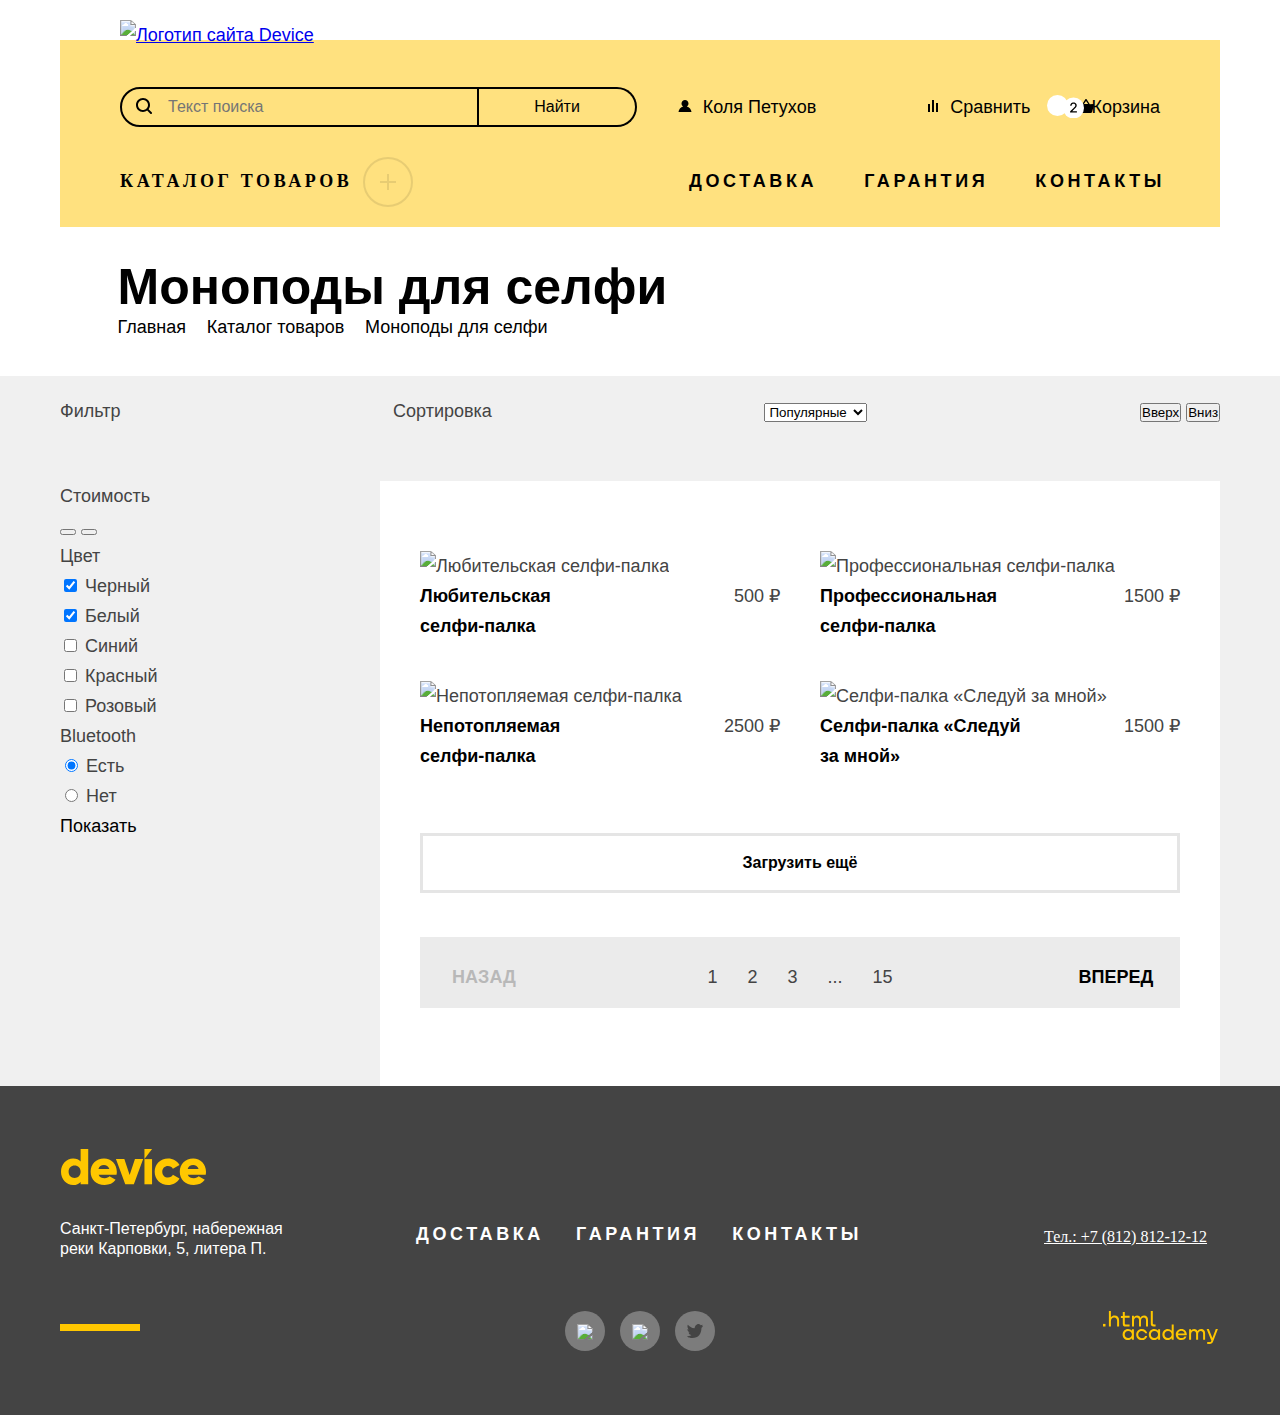
==== commit 67f07e8c: "начал Pixel perfect" ====
--- a/catalog.html
+++ b/catalog.html
@@ -13,28 +13,23 @@
         <header class="main-header catalog-header">
           <div class="header-container">
             <nav class="header-navigation">
-              <a href="#" class="header-navigation-link">
+              <a href="index.html" class="header-navigation-link">
                 <img class="header-navigation-image" src="images/logo-black.svg" alt="Логотип сайта Device">
               </a>
               <div class="header-top-container">
                 <form action="https://echo.htmlacademy.ru" class="finder-form" method="get">
-                  <input class="finder-field" type="text" placeholder="Поиск по сайту" name="finder-field" required>
+                  <input class="finder-field" type="text" placeholder="Текст поиска" name="finder-field" required>
                   <button class="find-button" type="submit">Найти</button>
                 </form>
-                <ul class="navigation-list">
-                  <li class="navigation-item">
-                    <a class="navigation-item-link" href="#"><span class="navigation-item-span">Максим
-                        Новиков</span></a>
-                  </li>
-                  <li class="navigation-item">
-                    <a class="navigation-item-link" href="index.html"><span
-                        class="navigation-item-span exit">Выйти</span></a>
-                  </li>
-                  <li class="navigation-item">
-                    <a class="navigation-item-link" href="#"><span class="navigation-item-span">Сравнить</span></a>
-                  </li>
-                  <li class="navigation-item">
-                    <a class="navigation-item-link" href="#"><span class="navigation-item-span">Корзина</span></a>
+                <ul class="navigation-list navigation-catalog-list">
+                  <li class="navigation-item catalog-navigation">
+                    <a class="navigation-item-link navigation-come" href="#">Коля Петухов</a>
+                  </li>
+                  <li class="navigation-item catalog-navigation">
+                    <a class="navigation-item-link navigation-compare navigation-compare-catalog" href="#">Сравнить</a>
+                  </li>
+                  <li class="navigation-item catalog-navigation">
+                    <a class="navigation-item-link navigation-basket" href="#">Корзина</a>
                   </li>
                 </ul>
               </div>
@@ -264,118 +259,100 @@
       </main>
       <footer class="main-footer">
         <div class="footer-container">
-          <section class="contacts">
+          <section class="footer-contacts">
             <h2 class="visually-hidden">Контакты</h2>
-            <a href="#" class="contacts-link"><img class="contacts-image" src="images/yellow-logo.svg"
-                alt="Логотип сайта Device"></a>
+            <a href="#" class="contacts-link">
+              <svg class="contacts-image" width="145" height="36" viewBox="0 0 145 36"
+                xmlns="http://www.w3.org/2000/svg">
+                <path
+                  d="M27.2187 0V35.3H19.6135V32.9C17.9123 34.8 15.5107 36 12.1083 36C5.50379 36 0 30.2 0 22.7C0 15.2 5.50379 9.4 12.1083 9.4C15.5107 9.4 18.0124 10.6 19.6135 12.5V0H27.2187ZM19.6135 22.7C19.6135 18.9 17.1118 16.5 13.6094 16.5C10.107 16.5 7.60523 18.9 7.60523 22.7C7.60523 26.5 10.107 28.9 13.6094 28.9C17.1118 28.8 19.6135 26.5 19.6135 22.7Z"
+                  fill="#FFC700" />
+                <path
+                  d="M43.7302 29.1999C45.8316 29.1999 47.5328 28.3999 48.5335 27.2999L54.6377 30.7999C52.136 34.1999 48.4334 35.9999 43.6301 35.9999C35.0242 35.9999 29.6205 30.1999 29.6205 22.6999C29.6205 15.1999 35.0242 9.3999 43.0297 9.3999C50.4348 9.3999 55.8385 15.0999 55.8385 22.6999C55.8385 23.7999 55.7385 24.7999 55.5383 25.6999H37.626C38.6267 28.2999 40.9283 29.1999 43.7302 29.1999ZM48.3334 20.0999C47.5328 17.1999 45.2312 16.0999 42.9296 16.0999C40.0276 16.0999 38.1263 17.4999 37.4259 20.0999H48.3334Z"
+                  fill="#FFC700" />
+                <path
+                  d="M82.1564 10.1001L72.85 35.3001H64.2441L54.9377 10.1001H63.3435L68.6471 26.1001L73.9508 10.1001C73.9508 10.1001 82.1564 10.1001 82.1564 10.1001Z"
+                  fill="#FFC700" />
+                <path d="M83.4574 10.1001H91.0626V35.3001H83.4574V10.1001Z" fill="#FFC700" />
+                <path
+                  d="M93.6646 22.6999C93.6646 15.1999 99.3685 9.3999 107.074 9.3999C111.977 9.3999 116.28 11.9999 118.482 15.8999L111.877 19.6999C110.976 17.8999 109.175 16.8999 106.974 16.8999C103.671 16.8999 101.27 19.2999 101.27 22.6999C101.27 26.1999 103.671 28.4999 106.974 28.4999C109.175 28.4999 111.077 27.3999 111.877 25.6999L118.482 29.4999C116.38 33.3999 112.077 35.9999 107.074 35.9999C99.3685 35.9999 93.6646 30.1999 93.6646 22.6999Z"
+                  fill="#FFC700" />
+                <path
+                  d="M132.892 29.1999C134.993 29.1999 136.694 28.3999 137.695 27.2999L143.799 30.7999C141.297 34.1999 137.595 35.9999 132.792 35.9999C124.186 35.9999 118.782 30.1999 118.782 22.6999C118.782 15.1999 124.286 9.3999 132.191 9.3999C139.596 9.3999 145 15.0999 145 22.6999C145 23.7999 144.9 24.7999 144.7 25.6999H126.787C127.788 28.2999 130.09 29.1999 132.892 29.1999ZM137.595 20.0999C136.794 17.1999 134.493 16.0999 132.191 16.0999C129.289 16.0999 127.388 17.4999 126.687 20.0999H137.595Z"
+                  fill="#FFC700" />
+                <path d="M83.4574 0V10.1L91.0626 0H83.4574Z" fill="#FFC700" />
+              </svg>
+            </a>
             <div class="footer-contacts-container">
-              <address class="contacts-footer-address">Санкт-Петербург, набережная
-                реки Карповки, 5, литера П.</address>
-              <ul class="contacts-footer-list">
-                <li class="contacts-footer-item">
-                  <a class="contacts-footer-link" href="#">Доставка</a>
-                </li>
-                <li class="contacts-footer-item">
-                  <a class="contacts-footer-link" href="#">Гарантия</a>
-                </li>
-                <li class="contacts-footer-item">
-                  <a class="contacts-footer-link" href="#">Контакты</a>
-                </li>
-              </ul>
-              <a class="contacts-footer-tel" href="Тел.:+7(812)812-12-12">Тел.: +7 (812) 812-12-12</a>
+              <div class="small-footer-contacts">
+                <address class="contacts-footer-address">Санкт-Петербург, набережная
+                  реки Карповки, 5, литера П.</address>
+                <ul class="contacts-footer-list">
+                  <li class="contacts-footer-item">
+                    <a class="contacts-footer-link" href="#">Доставка</a>
+                  </li>
+                  <li class="contacts-footer-item">
+                    <a class="contacts-footer-link" href="#">Гарантия</a>
+                  </li>
+                  <li class="contacts-footer-item">
+                    <a class="contacts-footer-link" href="#">Контакты</a>
+                  </li>
+                </ul>
+              </div>
+              <p class="footer-tel-text">
+                <a class="contacts-footer-tel" href="Тел.:+7(812)812-12-12">Тел.: +7 (812) 812-12-12</a>
+              </p>
             </div>
             <div class="footer-bottom-container">
               <ul class="contacts-image-list">
                 <li class="contacts-image-item">
                   <a class="contacts-image-link" href="https://t.me/htmlacademy">
-                    <svg width="40" height="40" viewBox="0 0 40 40" fill="none" xmlns="http://www.w3.org/2000/svg">
-                      <circle cx="20" cy="20" r="20" fill="white" fill-opacity="0.3" />
-                      <g clip-path="url(#clip0_38882_806)">
-                        <path
-                          d="M25.4431 14.0736L13.6231 18.6316C12.8164 18.9556 12.8211 19.4056 13.4751 19.6062L16.5097 20.5529L23.5311 16.1229C23.8631 15.9209 24.1664 16.0296 23.9171 16.2509L18.2284 21.3849H18.2271L18.2284 21.3856L18.0191 24.5136C18.3257 24.5136 18.4611 24.3729 18.6331 24.2069L20.1071 22.7736L23.1731 25.0382C23.7384 25.3496 24.1444 25.1896 24.2851 24.5149L26.2977 15.0296C26.5037 14.2036 25.9824 13.8296 25.4431 14.0736Z"
-                          fill="#444444" />
-                      </g>
-                      <defs>
-                        <clipPath id="clip0_38882_806">
-                          <rect width="14" height="12" fill="white" transform="translate(13 14)" />
-                        </clipPath>
-                      </defs>
-                    </svg>
-
+                    <img class="contact-image" src="images/telegram.svg">
                   </a>
                 </li>
                 <li class="contacts-image-item">
                   <a class="contacts-image-link" href="https://www.youtube.com/user/htmlacademyru">
-                    <svg width="40" height="40" viewBox="0 0 40 40" fill="none" xmlns="http://www.w3.org/2000/svg">
-                      <circle cx="20" cy="20" r="20" fill="white" fill-opacity="0.3" />
-                      <g clip-path="url(#clip0_38882_811)">
-                        <path
-                          d="M27.6671 16.6746C27.5765 16.3515 27.4 16.0589 27.1564 15.828C26.9059 15.59 26.5989 15.4197 26.2644 15.3333C25.0124 15.0033 19.9964 15.0033 19.9964 15.0033C17.9053 14.9795 15.8147 15.0842 13.7364 15.3166C13.4019 15.4094 13.0955 15.5835 12.8444 15.8233C12.5977 16.0606 12.4191 16.3533 12.3257 16.674C12.1015 17.8818 11.9926 19.1082 12.0004 20.3366C11.9924 21.564 12.1011 22.79 12.3257 23.9993C12.4171 24.3186 12.5951 24.61 12.8424 24.8453C13.0897 25.0806 13.3977 25.2506 13.7364 25.3406C15.0051 25.67 19.9964 25.67 19.9964 25.67C22.0902 25.6938 24.1835 25.5892 26.2644 25.3566C26.5989 25.2702 26.9059 25.1 27.1564 24.862C27.3999 24.6311 27.5762 24.3385 27.6664 24.0153C27.8965 22.8079 28.0083 21.581 28.0004 20.352C28.0177 19.1177 27.906 17.885 27.6671 16.674V16.6746ZM18.4017 22.6193V18.0546L22.5751 20.3373L18.4017 22.6193Z"
-                          fill="#444444" />
-                      </g>
-                      <defs>
-                        <clipPath id="clip0_38882_811">
-                          <rect width="16" height="11" fill="white" transform="translate(12 15)" />
-                        </clipPath>
-                      </defs>
-                    </svg>
+                    <img class="contact-image" src="images/youtube.svg">
                   </a>
                 </li>
                 <li class="contacts-image-item">
                   <a class="contacts-image-link" href="https://twitter.com/htmlacademy_ru">
-                    <svg width="40" height="40" viewBox="0 0 40 40" fill="none" xmlns="http://www.w3.org/2000/svg">
-                      <circle cx="20" cy="20" r="20" fill="white" fill-opacity="0.3" />
-                      <path
-                        d="M22.7 13.1551C24.2 12.6551 25.3 13.4551 25.9 14.2551C26.4 14.0551 27 13.8551 27.6 13.6551C27.6 14.4551 27.1 15.0551 26.8 15.2551C27.5 15.4551 28 14.8551 28 14.8551C27.9 15.7551 27.1 16.5551 26.6 16.7551C26.4 23.0551 23.8 27.1551 17.7 27.0551C17.2 27.0551 17.8 27.0551 17.3 27.0551C17 27.0551 13.6 26.6551 13 25.2551C15 25.4551 16.4 24.8551 17.1 24.1551C16.3 23.8551 14.7 23.7551 14.5 21.3551C14.8 21.5551 15 21.6551 15.6 21.5551C14.5 20.7551 13.3 20.0551 13.4 18.0551C13.7 18.3551 14.3 18.5551 14.6 18.4551C14 18.2551 12.8 15.3551 13.8 13.8551C15.4 15.5551 17.1 17.2551 20.1 17.3551C20.3 15.2551 21.1 13.8551 22.7 13.1551Z"
-                        fill="#444444" />
-                    </svg>
-
+                    <img class="contact-image" src="images/twitter.svg">
                   </a>
                 </li>
               </ul>
               <a class="html-academy-link" href="https://htmlacademy.ru/">
-                <svg width="115" height="33" viewBox="0 0 115 33" fill="none" xmlns="http://www.w3.org/2000/svg">
-                  <path d="M0 12.9V15.5H2.5V12.9H0Z" fill="#FFC700" />
-                  <path
-                    d="M11.6 4.5C10 4.5 8.8 5.2 8 6.2H7.9V0H5.9V15.5H7.9V10.2C7.9 8.1 9.2 6.6 11.2 6.6C13 6.6 14.1 8 14.1 9.8V15.5H16.1V9.4C16.2 6.4 14.3 4.5 11.6 4.5Z"
-                    fill="#FFC700" />
-                  <path
-                    d="M26.6 4.8H21.8V1.1H19.8V4.9H17.9V6.9H19.8V12.9C19.8 14.6 20.8 15.6 22.5 15.6H26.6V13.6H22.9C22.2 13.6 21.8 13.2 21.8 12.5V6.8H26.6V4.8Z"
-                    fill="#FFC700" />
-                  <path
-                    d="M41.1 4.6C39.5 4.6 38.2 5.4 37.6 6.7H37.5C36.9 5.5 35.7 4.6 34.1 4.6C32.7 4.6 31.6 5.4 31 6.4H30.9V4.8H29V15.4H31V10C31 8 32 6.5 33.6 6.5C35.1 6.5 36 7.5 36 9.1V15.4H38V9.8C38 7.4 39.4 6.5 40.6 6.5C42.1 6.5 43 7.5 43 9.1V15.4H45V8.9C45.1 6.4 43.6 4.6 41.1 4.6Z"
-                    fill="#FFC700" />
-                  <path
-                    d="M47.8 12.7C47.8 14.4 48.8 15.4 50.6 15.4H52.6V13.4H50.9C50.2 13.4 49.8 13 49.8 12.3V0H47.8V12.7Z"
-                    fill="#FFC700" />
-                  <path
-                    d="M28.9 19.7C28 18.6 26.7 17.9 25 17.9C21.9 17.9 19.6 20.2 19.6 23.5C19.6 26.8 21.9 29.1 25 29.1C26.8 29.1 28 28.3 28.8 27.2H28.9V28.8H30.9V18.2H28.9V19.7ZM25.3 27.1C23.1 27.1 21.7 25.5 21.7 23.5C21.7 21.5 23.1 19.9 25.3 19.9C27.5 19.9 28.9 21.5 28.9 23.5C28.9 25.4 27.5 27.1 25.3 27.1Z"
-                    fill="#FFC700" />
-                  <path
-                    d="M44.2 22C43.7 19.6 41.6 17.9 38.8 17.9C35.4 17.9 33.2 20.4 33.2 23.5C33.2 26.6 35.4 29.1 38.8 29.1C41.6 29.1 43.7 27.3 44.2 24.9H42.1C41.7 26.2 40.4 27.2 38.8 27.2C36.6 27.2 35.2 25.6 35.2 23.6C35.2 21.6 36.6 20 38.8 20C40.4 20 41.6 21 42.1 22.2H44.2V22Z"
-                    fill="#FFC700" />
-                  <path
-                    d="M55.1 19.7C54.2 18.6 52.9 17.9 51.2 17.9C48.1 17.9 45.8 20.2 45.8 23.5C45.8 26.8 48.1 29.1 51.2 29.1C53 29.1 54.2 28.3 55 27.2H55.1V28.8H57.1V18.2H55.1V19.7ZM51.5 27.1C49.3 27.1 47.9 25.5 47.9 23.5C47.9 21.5 49.3 19.9 51.5 19.9C53.7 19.9 55.1 21.5 55.1 23.5C55.1 25.4 53.6 27.1 51.5 27.1Z"
-                    fill="#FFC700" />
-                  <path
-                    d="M68.7 19.8C67.8 18.7 66.5 17.9 64.8 17.9C61.7 17.9 59.4 20.2 59.4 23.5C59.4 26.8 61.6 29.1 64.8 29.1C66.5 29.1 67.8 28.3 68.6 27.3H68.7V28.8H70.7V13.4H68.7V19.8ZM65.1 27.1C62.9 27.1 61.5 25.5 61.5 23.5C61.5 21.5 62.9 19.9 65.1 19.9C67.3 19.9 68.7 21.5 68.7 23.5C68.6 25.5 67.2 27.1 65.1 27.1Z"
-                    fill="#FFC700" />
-                  <path
-                    d="M78.3 17.9C75 17.9 72.8 20.4 72.8 23.5C72.8 26.5 74.9 29.1 78.3 29.1C80.8 29.1 82.8 27.8 83.5 25.5H81.4C80.9 26.5 79.8 27.1 78.4 27.1C76.5 27.1 75.1 25.8 75 24.2H83.8C84 20.6 81.8 17.9 78.3 17.9ZM78.3 19.8C80 19.8 81.3 20.8 81.6 22.4H75.1C75.4 20.9 76.6 19.8 78.3 19.8Z"
-                    fill="#FFC700" />
-                  <path
-                    d="M98.2 17.9C96.6 17.9 95.3 18.7 94.6 19.9H94.5C93.9 18.7 92.7 17.9 91.1 17.9C89.7 17.9 88.6 18.6 88 19.7V18.2H86.1V28.8H88.1V23.4C88.1 21.4 89.1 20 90.7 19.9C92.2 19.9 93.1 20.9 93.1 22.5V28.8H95.1V23.2C95.1 20.8 96.5 19.9 97.7 19.9C99.2 19.9 100.1 20.9 100.1 22.5V28.8H102.1V22.3C102.2 19.7 100.7 17.9 98.2 17.9Z"
-                    fill="#FFC700" />
-                  <path
-                    d="M109.4 27L105.8 18.1H103.6L108.4 29.7C108.1 30.6 107.7 30.9 106.7 30.9H104.2V32.9H106.7C108.5 32.9 109.5 32.1 110.2 30.3L114.9 18.1H112.8L109.4 27Z"
-                    fill="#FFC700" />
+                <svg class="html-academy-svg" width="115" height="33" viewBox="0 0 115 33"
+                  xmlns="http://www.w3.org/2000/svg">
+                  <path d="M0 12.9V15.5H2.5V12.9H0Z" />
+                  <path
+                    d="M11.6 4.5C10 4.5 8.8 5.2 8 6.2H7.9V0H5.9V15.5H7.9V10.2C7.9 8.1 9.2 6.6 11.2 6.6C13 6.6 14.1 8 14.1 9.8V15.5H16.1V9.4C16.2 6.4 14.3 4.5 11.6 4.5Z" />
+                  <path
+                    d="M26.6 4.8H21.8V1.1H19.8V4.9H17.9V6.9H19.8V12.9C19.8 14.6 20.8 15.6 22.5 15.6H26.6V13.6H22.9C22.2 13.6 21.8 13.2 21.8 12.5V6.8H26.6V4.8Z" />
+                  <path
+                    d="M41.1 4.6C39.5 4.6 38.2 5.4 37.6 6.7H37.5C36.9 5.5 35.7 4.6 34.1 4.6C32.7 4.6 31.6 5.4 31 6.4H30.9V4.8H29V15.4H31V10C31 8 32 6.5 33.6 6.5C35.1 6.5 36 7.5 36 9.1V15.4H38V9.8C38 7.4 39.4 6.5 40.6 6.5C42.1 6.5 43 7.5 43 9.1V15.4H45V8.9C45.1 6.4 43.6 4.6 41.1 4.6Z" />
+                  <path
+                    d="M47.8 12.7C47.8 14.4 48.8 15.4 50.6 15.4H52.6V13.4H50.9C50.2 13.4 49.8 13 49.8 12.3V0H47.8V12.7Z" />
+                  <path
+                    d="M28.9 19.7C28 18.6 26.7 17.9 25 17.9C21.9 17.9 19.6 20.2 19.6 23.5C19.6 26.8 21.9 29.1 25 29.1C26.8 29.1 28 28.3 28.8 27.2H28.9V28.8H30.9V18.2H28.9V19.7ZM25.3 27.1C23.1 27.1 21.7 25.5 21.7 23.5C21.7 21.5 23.1 19.9 25.3 19.9C27.5 19.9 28.9 21.5 28.9 23.5C28.9 25.4 27.5 27.1 25.3 27.1Z" />
+                  <path
+                    d="M44.2 22C43.7 19.6 41.6 17.9 38.8 17.9C35.4 17.9 33.2 20.4 33.2 23.5C33.2 26.6 35.4 29.1 38.8 29.1C41.6 29.1 43.7 27.3 44.2 24.9H42.1C41.7 26.2 40.4 27.2 38.8 27.2C36.6 27.2 35.2 25.6 35.2 23.6C35.2 21.6 36.6 20 38.8 20C40.4 20 41.6 21 42.1 22.2H44.2V22Z" />
+                  <path
+                    d="M55.1 19.7C54.2 18.6 52.9 17.9 51.2 17.9C48.1 17.9 45.8 20.2 45.8 23.5C45.8 26.8 48.1 29.1 51.2 29.1C53 29.1 54.2 28.3 55 27.2H55.1V28.8H57.1V18.2H55.1V19.7ZM51.5 27.1C49.3 27.1 47.9 25.5 47.9 23.5C47.9 21.5 49.3 19.9 51.5 19.9C53.7 19.9 55.1 21.5 55.1 23.5C55.1 25.4 53.6 27.1 51.5 27.1Z" />
+                  <path
+                    d="M68.7 19.8C67.8 18.7 66.5 17.9 64.8 17.9C61.7 17.9 59.4 20.2 59.4 23.5C59.4 26.8 61.6 29.1 64.8 29.1C66.5 29.1 67.8 28.3 68.6 27.3H68.7V28.8H70.7V13.4H68.7V19.8ZM65.1 27.1C62.9 27.1 61.5 25.5 61.5 23.5C61.5 21.5 62.9 19.9 65.1 19.9C67.3 19.9 68.7 21.5 68.7 23.5C68.6 25.5 67.2 27.1 65.1 27.1Z" />
+                  <path
+                    d="M78.3 17.9C75 17.9 72.8 20.4 72.8 23.5C72.8 26.5 74.9 29.1 78.3 29.1C80.8 29.1 82.8 27.8 83.5 25.5H81.4C80.9 26.5 79.8 27.1 78.4 27.1C76.5 27.1 75.1 25.8 75 24.2H83.8C84 20.6 81.8 17.9 78.3 17.9ZM78.3 19.8C80 19.8 81.3 20.8 81.6 22.4H75.1C75.4 20.9 76.6 19.8 78.3 19.8Z" />
+                  <path
+                    d="M98.2 17.9C96.6 17.9 95.3 18.7 94.6 19.9H94.5C93.9 18.7 92.7 17.9 91.1 17.9C89.7 17.9 88.6 18.6 88 19.7V18.2H86.1V28.8H88.1V23.4C88.1 21.4 89.1 20 90.7 19.9C92.2 19.9 93.1 20.9 93.1 22.5V28.8H95.1V23.2C95.1 20.8 96.5 19.9 97.7 19.9C99.2 19.9 100.1 20.9 100.1 22.5V28.8H102.1V22.3C102.2 19.7 100.7 17.9 98.2 17.9Z" />
+                  <path
+                    d="M109.4 27L105.8 18.1H103.6L108.4 29.7C108.1 30.6 107.7 30.9 106.7 30.9H104.2V32.9H106.7C108.5 32.9 109.5 32.1 110.2 30.3L114.9 18.1H112.8L109.4 27Z" />
                 </svg>
               </a>
             </div>
           </section>
         </div>
-    </div>
-    </footer>
+      </footer>
   </body>
 
 </html>
--- a/styles/styles.css
+++ b/styles/styles.css
@@ -59,17 +59,22 @@
 body {
   margin: 0;
   height: 100%;
-  font-family: "Rubik";
+  font-family: "Rubik", sans-serif;
 }
 
 .main-header {
   position: relative;
   background-color: #ffe17f;
   margin: 0 auto;
-  padding: 48px 60px 11px;
+  padding: 47px 60px 0;
   width: 1160px;
   box-sizing: border-box;
-  z-index: 0;
+  z-index: 10;
+}
+
+.header-navigation {
+  padding-bottom: 5px;
+
 }
 
 .header-navigation-link {
@@ -77,19 +82,17 @@
   top: -20px;
 }
 
-.header-navigation-image {}
-
 .header-top-container {
   display: flex;
-  margin-bottom: 45px;
-  flex-wrap: wrap;
+  margin-bottom: 39px;
   justify-content: space-between;
-
 }
 
 .header-bottom-container {
   display: flex;
   justify-content: space-between;
+  width: 1045px;
+  margin: 0 auto;
 }
 
 .header-navigation-link {
@@ -97,37 +100,55 @@
   padding: 0;
 }
 
+.navigation-svg:hover {
+  opacity: 0.6;
+}
+
+.header-navigation-link:focus {
+  border: none;
+  outline: 2px solid #af4fff;
+}
+
+.header-navigation-link:active {
+  opacity: 0.3;
+  outline: none;
+}
+
 .finder-form {
   display: flex;
-  margin-right: 53px;
   position: relative;
 }
 
 .finder-field {
   margin: 0;
-  padding: 0;
+  padding: 0 46px;
   background-color: #ffe17f;
   border-radius: 50px 0 0 50px;
   width: 359px;
-  height: 40px;
+  min-height: 38px;
   box-sizing: border-box;
   border: 2px solid #000;
-}
-
-.finder-form::before {
-  content: "";
-  position: absolute;
-  width: 16px;
-  height: 16px;
+  font-family: "Rubik", sans-serif;
+  font-size: 16px;
+  position: relative;
+  color: #000000;
   background-image: url("../images/search.svg");
   background-repeat: no-repeat;
-  top: 12px;
-  left: 19px
-}
-
-
-.finder-field::placeholder {
-  padding-left: 48px;
+  background-position: 14px 9px;
+}
+
+.finder-field:disabled {
+  opacity: 0.3;
+}
+
+.finder-field:focus + .finder-label {
+  position: absolute;
+  border: 3px solid #af4fff;
+  width: 365px;
+  height: calc(100% + 8px);
+  top: -6px;
+  left: -6px;
+  z-index: 5;
 }
 
 .find-button {
@@ -139,11 +160,45 @@
   line-height: 20px;
   background-color: #ffe17f;
   border-radius: 0 50px 50px 0;
-  padding: 10px;
-  width: 160px;
-  height: 40px;
+  width: 158px;
+  min-height: 40px;
   box-sizing: border-box;
   border: 2px solid #000;
+  position: relative;
+  border-left: none;
+}
+
+.find-button::before {
+  content: "";
+  position: absolute;
+  width: 164px;
+  min-height: 40px;
+  border: 2px solid #af4fff;
+  top: -6px;
+  left: -5px;
+  display: none;
+}
+
+.find-button:hover {
+  color: #fff;
+  background-color: #000000;
+}
+
+.find-button:focus::before {
+  display: flex;
+}
+
+.find-span {
+  margin: 0;
+  padding: 0;
+}
+
+.find-button:active .find-span {
+  opacity: 0.3;
+}
+
+.find-button:focus {
+  outline: 2px solid #af4fff;
 }
 
 .navigation-list {
@@ -151,14 +206,37 @@
   margin: 0;
   padding: 0;
   display: flex;
-  width: 468px;
+  width: 500px;
   flex-wrap: wrap;
-  justify-content: space-between;
+  justify-content: flex-end;
+  gap: 37px;
 }
 
 .navigation-item {
   align-self: center;
   position: relative;
+}
+
+.navigation-item:hover {
+  opacity: 0.6;
+}
+
+.navigation-item:active .navigation-item-link {
+  opacity: 0.3;
+  border: none;
+  outline: none;
+}
+
+.navigation-item-link {
+  color: #000000;
+  text-decoration: none;
+  padding-left: 25px;
+  position: relative;
+  display: block;
+}
+
+.navigation-item-link:focus {
+  outline: 2px solid #af4fff;
 }
 
 .navigation-come::before {
@@ -168,8 +246,12 @@
   height: 12px;
   background-image: url("../images/people.svg");
   background-repeat: no-repeat;
-  left: -25px;
-  top: 9px;
+  left: -1px;
+  top: 8px;
+}
+
+.navigation-compare{
+  margin-left: 137px;
 }
 
 .navigation-compare::before {
@@ -179,8 +261,8 @@
   height: 12px;
   background-image: url("../images/compare.svg");
   background-repeat: no-repeat;
-  left: -25px;
-  top: 9px;
+  left: 3px;
+  top: 8px;
 }
 
 .navigation-basket::before {
@@ -190,18 +272,172 @@
   height: 21px;
   background-image: url("../images/basket.svg");
   background-repeat: no-repeat;
-  left: -38px;
-  top: 4px;
-}
-
-
-.navigation-item-link {
-  color: #000000;
+  left: -3px;
+  top: 5px;
+}
+
+.navigation-basket::after {
+  content: "";
+  position: absolute;
+  width: 21px;
+  height: 21px;
+  border-radius: 50%;
+  background-color: #ffffff;
+  top: 3px;
+  left: -19px;
+
+}
+
+.navigation-item-span {
+  font-family: "Rubik", sans-serif;
+  font-size: 14px;
+  font-style: normal;
+  font-weight: 400;
+  margin: 0;
+  padding: 0;
+  position: absolute;
+  width: 21px;
+  height: 21px;
+  text-align: center;
+  top: -1px;
+  left: -18px;
+  z-index: 6;
+}
+
+.basket-container {
+  position: absolute;
+  background-color: #000000;
+  color: #ffffff;
+  width: 320px;
+  height: 300px;
+  top: 40px;
+  left: 260px;
+  display: none;
+}
+
+.navigation-list:hover .basket-container {
+  display: block;
+}
+
+
+.navigation- {
+  display: block;
+}
+
+.close-button {
+  position: absolute;
+  top: 0;
+  background-image: url("../images/cross.svg");
+  background-repeat: no-repeat;
+  width: 10px;
+  height: 10px;
+  z-index: 10;
+  background-color: transparent;
+  left: 284px;
+  border: none
+}
+
+.top-button {
+  top: 21px;
+}
+
+.bottom-button {
+  top: 101px;
+}
+
+.basket-text {
+  margin: 0;
+  width: 213px;
+  margin-left: 20px;
+  padding: 20px;
+  position: relative;
+  font-family: "Rubik", sans-serif;
+  font-size: 16px;
+  font-style: normal;
+  font-weight: 400;
+  line-height: 20px;
   text-decoration: none;
 }
 
-.come {
-  margin-right: 150px;
+.basket-link {
+  padding: 0;
+  margin: 0;
+  text-decoration: none;
+  color: #ffffff;
+  padding-left: 63px;
+  display: block;
+}
+
+.like-selfie::after {
+  content: "";
+  position: absolute;
+  width: 14px;
+  height: 14px;
+  background-color: #000000;
+  top: -4px;
+  left: 134px;
+  transform: rotate(45deg);
+}
+
+.like-selfie::before {
+  content: "";
+  position: absolute;
+  width: 39px;
+  height: 43px;
+  top: 20px;
+  left: 0;
+  background-image: url("../images/like-small.png");
+  background-repeat: no-repeat;
+}
+
+.pro-selfie::before {
+  content: "";
+  position: absolute;
+  width: 39px;
+  height: 43px;
+  top: 20px;
+  left: 0;
+  background-image: url("../images/pro-small.png");
+  background-repeat: no-repeat;
+}
+
+.products-container {
+  display: flex;
+  width: 320px;
+  padding: 10px 20px;
+  box-sizing: border-box;
+  justify-content: space-between;
+  background-color: #1a1a1a;
+}
+
+.products-text {
+  margin: 0;
+  padding: 0;
+  font-size: 16px;
+  font-style: normal;
+  font-weight: 400;
+  line-height: 20px;
+}
+
+.basket-button {
+  width: 280px;
+  height: 50px;
+  background-color: #ffffff;
+  margin-top: 20px;
+  margin-left: 20px;
+}
+
+.basket-span {
+  margin: 0;
+  padding: 0;
+  text-align: center;
+  font-family: "Raleway", sans-serif;
+  font-size: 18px;
+  font-style: normal;
+  font-weight: 800;
+  line-height: normal;
+  letter-spacing: 3.6px;
+  text-transform: uppercase;
 }
 
 .navigation-link {
@@ -214,29 +450,78 @@
   padding: 0;
   color: #000000;
   text-decoration: none;
-  margin-right: 333px;
-  position: relative;
-}
-
-.navigation-link::before{
-content: "";
-position: absolute;
-width: 50px;
-height: 50px;
-top: -13px;
-left: 190px;
-background-image: url("../images/plus.svg");
-background-repeat: no-repeat;
+  position: relative;
+  letter-spacing: 3.6px;
+  padding-right: 70px;
+  padding-top: 15px;
+  padding-bottom: 17px;
+
+}
+
+.navigation-link::before {
+  content: "";
+  position: absolute;
+  width: 50px;
+  height: 50px;
+  top: 1px;
+  left: 243px;
+  background-image: url("../images/plus.svg");
+  opacity: 0.3;
+  background-repeat: no-repeat;
+}
+
+.navigation-link:hover:before {
+  opacity: 1;
+}
+
+.navigation-link:focus {
+  border: none;
+  outline: 2px solid #af4fff;
 }
 
 .submenu {
   display: none;
+  width: 1160px;
+  margin: 0 auto;
+  background-color: #ffe17f;
+  position: absolute;
+  left: 0;
+  top: 179px;
+  height: 169px;
+}
+
+.submenu-container:hover .navigation-link:before {
+  background-image: url("../images/minus.svg");
+}
+
+.submenu-container:hover .submenu {
+  display: flex;
+}
+
+.navigation-link:focus + .submenu {
+  display: flex;
+}
+
+.submenu-small-container {
+  width: 590px;
+  display: flex;
+  justify-content: space-between;
+  padding-left: 60px;
 }
 
 .navigation-devices-list {
   margin: 0;
   padding: 0;
   list-style: none;
+}
+
+.navigation-devices-item {
+  margin-bottom: 20px;
+}
+
+.navigation-devices-link:focus {
+  border: none;
+  outline: 2px solid #af4fff;
 }
 
 .navigation-devices-link {
@@ -244,28 +529,58 @@
   text-decoration: none;
 }
 
+.navigation-devices-link:hover {
+  opacity: 0.6;
+}
+
+.navigation-devices-link:focus {
+  border: none;
+  outline: 2px solid #af4fff;
+}
+
+.navigation-devices-link:active {
+  opacity: 0.3;
+  outline: none;
+}
+
 .navigation-product-list {
   margin: 0;
   padding: 0;
   list-style: none;
   display: flex;
-  width: 471px;
+  width: 520px;
   flex-wrap: wrap;
-  justify-content: space-between;
+  justify-content: flex-end;
+  gap: 5px 47px;
+}
+
+.navigation-product-item:hover .navigation-product-link {
+  opacity: 0.6;
+  border: none;
+  outline: none;
+}
+
+.navigation-product-item:active {
+  opacity: 0.3;
+}
+
+.navigation-product-link:focus {
+  outline: 2px solid #af4fff;
 }
 
 .navigation-product-link {
-  font-family: "Raleway";
+  font-family: "Raleway", sans-serif;
   font-size: 18px;
   font-style: normal;
   font-weight: 800;
   text-transform: uppercase;
   color: #000000;
   text-decoration: none;
+  letter-spacing: 3.6px;
 }
 
 .yellow-link {
-  font-family: "Raleway";
+  font-family: "Raleway", sans-serif;
   font-size: 18px;
   font-style: normal;
   font-weight: 800;
@@ -275,12 +590,55 @@
   color: #000000;
   text-decoration: none;
   margin-bottom: 40px;
+  position: relative;
+  letter-spacing: 3.6px;
+}
+
+.yellow-link:focus {
+  outline: 2px solid #af4fff;
+  border: none;
+}
+
+.yellow-more {
+  padding-left: 39px;
+  padding-right: 34px;
+}
+
+.yellow-link::before {
+  content: "";
+  position: absolute;
+  top: 0;
+  left: 0;
+  height: 8px;
+  background-color: #ffe17f;
+  z-index: -4;
+}
+
+.yellow-link:hover::before {
+  height: 40px;
+  top: -10px
+}
+
+.yellow-link:active::before {
+  background-color: #ffc700;
+}
+
+.yellow-link:active {
+  outline: none;
+}
+
+.yellow-more::before {
+  content: "";
+  position: absolute;
+  top: 7px;
+  left: 0;
+  width: 220px;
 }
 
 .yellow-text {
   margin: 0;
   padding: 0;
-  margin-bottom: 50px;
+  margin-bottom: 53px;
 }
 
 .slider {
@@ -296,13 +654,12 @@
   top: 0;
   left: 0;
   width: 100%;
-  height: 145px;
+  height: 138px;
   background-color: #ffe17f;
-  z-index: 1;
 }
 
 .characters-container {
-  margin-top: 115px;
+  margin-top: 111px;
   z-index: 2;
 }
 
@@ -325,10 +682,11 @@
 .slider-image {
   margin-right: 40px;
   z-index: 2;
+  margin-top: -10px;
 }
 
 .slider-title-text {
-  font-family: "Raleway";
+  font-family: "Raleway", sans-serif;
   font-size: 50px;
   font-style: normal;
   font-weight: 800;
@@ -356,7 +714,7 @@
 .slider-text {
   margin: 0;
   padding: 0;
-  margin-bottom: 50px;
+  margin-bottom: 55px;
 }
 
 .slider-span {
@@ -368,6 +726,8 @@
   margin: 0;
   padding: 0;
   display: block;
+  color: #000000;
+  margin-bottom: 13px;
 }
 
 .character-list {
@@ -375,14 +735,13 @@
   padding: 0;
   list-style: none;
   display: flex;
-  width: 335px;
   flex-wrap: wrap;
+  gap: 5px 20px;
 }
 
 .character-item {
   margin: 0;
   padding: 0;
-  margin-right: 20px;
 }
 
 .character-span {
@@ -397,20 +756,34 @@
   height: 60px;
   border: none;
   position: absolute;
-  top: 220px;
+  top: 200px;
   cursor: pointer;
   z-index: 10;
   background-color: transparent;
 }
 
+.slider-button:hover {
+  opacity: 0.6;
+}
+
+.slider-button:focus {
+  border: none;
+  outline: 2px solid #af4fff;
+}
+
+.slider-button:active {
+  opacity: 0.3;
+  outline: none;
+}
+
 .slider-button-left {
   background-image: url("../images/arrow-left.svg");
-  left: 50px;
+  left: 32px;
 }
 
 .slider-button-right {
   background-image: url("../images/arrow-right.svg");
-  left: 530PX
+  left: 541PX
 }
 
 .bulits-list {
@@ -420,7 +793,10 @@
   display: flex;
   width: 80px;
   justify-content: space-between;
-  margin-left: 537px;
+  margin-left: 539px;
+  position: absolute;
+  top: 524px;
+  left: 1px;
 }
 
 .bulit-button {
@@ -431,10 +807,35 @@
   padding: 0;
   cursor: pointer;
   z-index: 4;
+  position: relative;
+}
+
+.bulit-button::before {
+  content: "";
+  position: absolute;
+  width: 14px;
+  height: 14px;
+  border: 2px solid #af4fff;
+  top: -4.5px;
+  left: -4.5px;
+  display: none;
 }
 
 .bulit-current {
   background-color: #000000;
+}
+
+.bulit-button:hover {
+  opacity: 0.6;
+}
+
+.bulit-button:focus::before {
+  display: flex;
+}
+
+.bulit-item:active {
+  opacity: 0.3;
+  outline: none;
 }
 
 .devices {
@@ -447,13 +848,15 @@
   padding: 0;
   list-style: none;
   display: flex;
-  margin-bottom: 143px;
-  justify-content: space-between;
-  position: relative;
+  margin-bottom: 136px;
+  justify-content: flex-start;
+  position: relative;
+  flex-wrap: wrap;
+  gap: 20px 40px
 }
 
 .devices-item {
-  width: 164px;
+  width: 160px;
 }
 
 .devices-link {
@@ -466,7 +869,17 @@
   text-decoration: none;
   display: block;
   position: relative;
-  padding-top: 190px;
+  padding-top: 192px;
+  width: 164px;
+}
+
+.devices-link:active {
+  opacity: 0.3;
+}
+
+.devices-link:focus {
+  border: none;
+  outline: 2px solid #af4fff;
 }
 
 .devices-link::before {
@@ -477,6 +890,11 @@
   background-repeat: no-repeat;
   top: 0;
   left: 0;
+  background-color: #ffe17f;
+}
+
+.devices-link:hover::before {
+  background-color: #ffc700;
 }
 
 .virt-real::before {
@@ -505,19 +923,19 @@
 
 .services {
   width: 100%;
+  position: relative;
 }
 
 .services-container {
   background-color: #f0f0f0;
-  padding-bottom: 72px;
-  position: relative;
-  margin-bottom: 70px;
+  padding-bottom: 105px;
+  margin-bottom: 66px;
 }
 
 .services-container::before {
   content: "";
   width: 100%;
-  height: 30px;
+  height: 47px;
   background-color: #fff;
   position: absolute;
 }
@@ -527,19 +945,36 @@
   margin-bottom: 70px;
   width: 1160px;
   margin: 0 auto;
-}
-
+  position: relative;
+}
+
+.service-container::after {
+  content: "";
+  position: absolute;
+  width: 7px;
+  height: calc(100% + 90px);
+  background-color: #000;
+  top: -55px;
+  left: 280px;
+}
 
 .services-list {
   margin: 0;
   padding: 0;
   list-style: none;
-  margin-right: 243px;
+  margin-right: 123px;
   z-index: 10;
+  margin-top: 11px;
 }
 
 .services-item {
-  margin-bottom: 35px;
+  margin-bottom: 41px;
+  position: relative;
+  letter-spacing: 3.6px;
+}
+
+.services-link {
+  padding-left: 17px;
 }
 
 .service-item {
@@ -551,14 +986,67 @@
   flex-direction: column;
 }
 
-.services-link {
-  font-family: "Raleway";
-  font-size: 18px;
-  font-style: normal;
-  font-weight: 800;
-  text-transform: uppercase;
-  color: #000000;
-  text-decoration: none;
+.black-button {
+  width: 280px;
+  background-color: #000;
+  padding: 0;
+  box-sizing: border-box;
+  position: relative;
+  min-height: 40px;
+  padding-top: 6px;
+}
+
+.black-button::before {
+  content: "";
+  position: absolute;
+  width: 287px;
+  height: 51px;
+  top: -3px;
+  left: 0;
+  border: 2px solid #af4fff;
+  display: none;
+}
+
+.black-button::before .black-link:focus {
+  display: flex;
+}
+
+.black-link {
+  color: #ffe17f;
+  position: relative;
+}
+
+.black-link:hover {
+  padding-left: 30px;
+}
+
+.guarantee-item {
+  margin-bottom: 44px;
+}
+
+.yellow-guarantee {
+  padding-right: 13px;
+}
+
+.yellow-guarantee::before {
+  content: "";
+  position: absolute;
+  width: 160px;
+  top: 7px;
+  z-index: -5;
+}
+
+.yellow-credit {
+  padding-left: 33px;
+  padding-right: 29px;
+}
+
+.yellow-credit::before {
+  content: "";
+  position: absolute;
+  width: 160px;
+  top: 7px;
+  z-index: -5;
 }
 
 .service-list {
@@ -566,7 +1054,20 @@
   padding: 0;
   list-style: none;
   z-index: 10;
-}
+  position: relative;
+}
+
+.service-list::before {
+  content: "";
+  position: absolute;
+  top: 23px;
+  left: 559px;
+  width: 140px;
+  height: 165px;
+  background-image: url("../images/postman.svg");
+  background-repeat: no-repeat;
+}
+
 
 .service-text {
   margin: 0;
@@ -585,24 +1086,37 @@
   display: block;
   color: #000000;
   margin-bottom: 34px;
-}
-
-.rare-text {
+  margin-top: 20px;
+}
+
+.rare-container {
+  width: 1160px;
+  margin: 0 auto;
+  margin-bottom: 69px;
+  background-color: #f0f0f0;
+}
+
+.services-link-rare {
+  font-family: "Raleway";
+  font-size: 20px;
+  font-style: normal;
+  font-weight: 800;
+  color: #000000;
+  text-decoration: none;
   text-align: center;
-  margin: 0 auto;
-  margin-bottom: 157px;
-  width: 1160px;
-  background-color: #f0f0f0;
-  padding-bottom: 34px;
-  padding-top: 35px;
-  position: relative;
-}
-
-.rare-text::before {
+  padding: 34px 125px;
+  position: relative;
+  display: block;
+  letter-spacing: 4px;
+  text-transform: uppercase;
+  padding-top: 36px;
+}
+
+.services-link-rare::before {
   content: "";
   position: absolute;
   width: 125px;
-  height: 100px;
+  height: 100%;
   background-color: #ffe17f;
   top: 0;
   left: 0;
@@ -611,36 +1125,64 @@
   background-position: 50% 50%;
 }
 
-.rare-text::after {
+.services-link-rare::after {
   content: "";
   position: absolute;
   width: 40px;
   height: 40px;
-  top: 30px;
-  right: 50px;
+  top: 30%;
+  right: 45px;
   background-color: #dcdcdc;
   border-radius: 50%;
   background-image: url("../images/point.svg");
   background-repeat: no-repeat;
   background-position: 50% 50%;
-}
-
-.services-link-rare {
-  font-family: "Raleway";
-  font-size: 20px;
-  font-style: normal;
-  font-weight: 800;
-  color: #000000;
-  text-decoration: none;
-}
-
+  opacity: 0.3;
+}
+
+.services-link-rare:hover::before {
+  background-color: #ffc700;
+}
+
+.services-link-rare:hover::after {
+  opacity: 1;
+}
+
+.services-link-rare:focus {
+  border: none;
+  outline: 2px solid #af4fff;
+}
+
+
+.services-link-rare:active {
+  opacity: 0.3;
+  outline: none;
+}
+
+
+.about {
+  position: relative;
+  padding-top: 47px;
+  z-index: 5;
+}
+
+.about::before {
+  content: "";
+  position: absolute;
+  top: 0;
+  left: 0;
+  width: 84px;
+  height: 7px;
+  background-color: #000000;
+}
 
 .about-container {
   display: flex;
-  justify-content: space-between;
+  justify-content: flex-start;
   width: 1160px;
   margin: 0 auto;
-  margin-bottom: 70px;
+  margin-bottom: 75px;
+  gap:131px;
 }
 
 .about-title {
@@ -662,15 +1204,69 @@
   width: 497px;
 }
 
+.about-list {
+  list-style: none;
+  margin-bottom: 36px;
+  padding: 0;
+  padding-left: 37px;
+}
 
 .about-item {
   font-weight: 700;
   line-height: 20px;
   margin-bottom: 19px;
-}
-
-.about-item:last-child {
-  margin-bottom: 40px;
+  position: relative;
+}
+
+.about-item-text {
+  padding: 0;
+  margin: 0;
+  letter-spacing: -0.36px;
+  line-height: 20px;
+}
+
+.about-item::before {
+  content: "";
+  position: absolute;
+  width: 8px;
+  height: 8px;
+  border-radius: 50%;
+  background-color: #ffc700;
+  top: 5px;
+  left: -37px;
+}
+
+
+.yellow-link-about {
+  position: relative;
+  letter-spacing: 3.6px;
+  padding-left: 23px;
+  padding-right: 20px;
+}
+
+.yellow-link-about::before {
+  content: "";
+  position: absolute;
+  width: 270px;
+  top: 6px;
+  left: 0;
+}
+
+.contacts {
+  position: relative;
+  padding-top: 47px;
+  z-index: 0;
+}
+
+.contacts::before {
+  content: "";
+  position: absolute;
+  top: 0;
+  left: 0;
+  width: 84px;
+  height: 7px;
+  background-color: #000000;
+
 }
 
 .contacts-title {
@@ -688,8 +1284,12 @@
 .contacts-text {
   margin: 0;
   padding: 0;
-  margin-bottom: 30px;
+  margin-bottom: 31px;
   width: 498px;
+}
+
+.time-of-work{
+  margin-bottom: 35px;
 }
 
 .contacts-list {
@@ -722,6 +1322,7 @@
   margin: 0;
   padding: 0;
   margin-bottom: 30px;
+  width: 160px;
 }
 
 .contacts-tel {
@@ -731,6 +1332,19 @@
   font-weight: 400;
   line-height: 30px;
   color: #444444;
+}
+
+.yellow-link-contacts {
+  padding-left: 33px;
+  padding-right: 30px;
+}
+
+.yellow-link-contacts::before {
+  content: "";
+  position: absolute;
+  width: 259px;
+  top: 7px;
+  left: 0;
 }
 
 .subscribe {
@@ -744,8 +1358,9 @@
   width: 1160px;
   margin: 0 auto;
   display: flex;
-  margin-bottom: 144px;
-  justify-content: space-between;
+  margin-bottom: 133px;
+  justify-content: flex-start;
+  gap: 252px;
 }
 
 .subscribe-title {
@@ -759,26 +1374,29 @@
   color: #000000;
   width: 348px;
   padding-bottom: 10px;
+  padding-left: 7px;
 }
 
 .subscribe-text {
   margin: 0;
   padding: 0;
   width: 527px;
+  padding-top: 10px;
 }
 
 .subscribe-bottom-container {
   width: 1160px;
   margin: 0 auto;
   display: flex;
-  justify-content: space-between;
-  margin-bottom: 56px;
+  justify-content: flex-start;
+  margin-bottom: 14px;
+  gap: 188px;
 }
 
 .subscribe-form {
   margin: 0;
   padding: 0;
-  width: 560px;
+  width: 810px;
   display: flex;
 }
 
@@ -786,9 +1404,25 @@
   width: 557px;
   height: 56px;
   font-family: "Rubik", sans-serif;
+  font-size: 18px;
+  font-style: normal;
+  font-weight: 400;
   border: none;
   border-bottom: 2px solid #c4c4c4;
   background-color: #f0f0f0;
+  padding-left: 16px;
+  padding-right: 10px;
+  color: #000000
+}
+
+.subscribe-field:hover {
+  background-color: #dcdcdc;
+  outline: none;
+}
+
+.subscribe-field:focus {
+  border: none;
+  outline: 2px solid #af4fff;
 }
 
 .subscribe-button {
@@ -804,6 +1438,45 @@
   box-sizing: border-box;
   border-color: #C4C4C4;
   border: 2px solid #c4c4c4;
+  letter-spacing: 3.6px;
+}
+
+.subscribe-button:hover {
+  background-color: #000000;
+  color: #ffffff;
+}
+
+.subscribe-button-span {
+  margin: 0;
+  padding: 0;
+}
+
+.subscribe-button:focus {
+  border: none;
+  outline: 2px solid #af4fff;
+}
+
+.subscribe-button:active .subscribe-button-span {
+  opacity: 0.3;
+}
+
+.subscribe-free-text {
+  margin: 0;
+  padding: 0;
+  align-self: center;
+  padding-left: 32px;
+  position: relative;
+}
+
+.subscribe-free-text::before {
+  content: "";
+  position: absolute;
+  width: 16px;
+  height: 16px;
+  background-image: url("../images/check-mark.svg");
+  background-repeat: no-repeat;
+  top: 7px;
+  left: 0;
 }
 
 .main-footer {
@@ -818,13 +1491,33 @@
   margin: 0 auto;
   min-height: 100%;
   color: #FFFFFF;
-  padding: 62px 140px;
-
+  padding-top: 62px;
+  padding-bottom: 62px;
+  position: relative;
+}
+
+.footer-container::after {
+  content: "";
+  position: absolute;
+  width: 80px;
+  height: 7px;
+  background-color: #ffc700;
+  top: 238px;
+  left: 0;
 }
 
 .footer-contacts-container {
   display: flex;
-  justify-content: space-between;
+  justify-content: flex-start;
+  gap:180px;
+  margin-top: 24px;
+}
+
+.small-footer-contacts{
+display: flex;
+width: 804px;
+justify-content: flex-start;
+gap: 117px;
 }
 
 .contacts-footer-list {
@@ -832,33 +1525,133 @@
   padding: 0;
   list-style: none;
   display: flex;
-  width: 445px;
-  justify-content: space-between;
+  justify-content: flex-start;
+  width: 450px;
   flex-wrap: wrap;
   margin-bottom: 62px;
+  gap:32px;
+}
+
+.contacts-image-item {
+  width: 40px;
+  height: 40px;
+  background-color: rgba(255, 255, 255, 0.30);
+  border-radius: 50%;
+  background-position: 50% 50%;
+}
+
+.contacts-image-link{
+  position: relative;
+}
+
+.contact-image{
+  padding-top: 13px;
+  padding-left: 12px;
+}
+
+.contacts-image-item:hover {
+  background-color: #ffc700;
+}
+
+.contacts-image-item:active .contacts-image {
+  opacity: 0.3;
+}
+
+.contacts-image-link::before{
+content:"";
+position: absolute;
+width: 42px;
+height: 43px;
+outline: 2px solid #af4fff;
+top: -11px;
+left: -1px;
+display: none;
+border: none;
+}
+
+.contacts-image-link:focus::before {
+  display: block;
+  border: none;
+}
+
+.contacts-link{
+position: relative;
+box-sizing: border-box;
+}
+
+.contacts-link::before{
+  content: "";
+  position: absolute;
+  width: 147px;
+  height: 40px;
+  top: -20px;
+  left: 0;
+  border:2px solid #af4fff;
+  display: none;
 }
 
 .contacts-image {
-  margin-bottom: 35px;
+  padding: 1px 1px;
+}
+
+.contacts-link:hover {
+  opacity: 0.6;
+}
+
+.contacts-link:focus::before {
+  border: none;
+  outline: 2px solid #af4fff;
+  display: block;
+}
+
+.contacts-link:active {
+  opacity: 0.3;
 }
 
 .contacts-footer-link {
-  font-family: "Raleway";
+  font-family: "Raleway", sans-serif;
   font-size: 18px;
   font-style: normal;
   font-weight: 800;
   text-transform: uppercase;
   color: #FFFFFF;
   text-decoration: none;
+  position: relative;
+  letter-spacing: 3.6px;
+}
+
+.contacts-footer-link:hover {
+  color: #ffc700;
+  text-decoration: underline;
+  text-decoration-thickness: 2px;
+  text-decoration-color: #ffc700;
+  text-underline-offset: 10px;
+}
+
+.contacts-footer-link:focus {
+  border: none;
+  outline: 2px solid #af4fff;
+}
+
+.contacts-footer-link:active {
+  opacity: 0.3;
+  outline: none;
 }
 
 .contacts-footer-address {
-  width: 239px;
-  font-family: "Rubik";
+  width: 240px;
+  font-family: "Rubik",sans-serif;
   font-size: 16px;
   font-style: normal;
   font-weight: 400;
   line-height: 20px;
+}
+
+.footer-tel-text {
+  margin: 0;
+  padding: 0;
+  width: 180px;
+  padding-top: 2px;
 }
 
 .contacts-footer-tel {
@@ -868,6 +1661,24 @@
   font-weight: 400;
   line-height: 20px;
   color: #FFFFFF;
+  width: 175px;
+}
+
+.contacts-footer-tel:hover {
+  color: #ffc700;
+}
+
+.contacts-footer-tel:active {
+  opacity: 0.3;
+}
+
+.contacts-footer-tel:focus {
+  border: none;
+  outline: 2px solid #af4fff;
+}
+
+.contacts-image-link:active {
+  outline: none;
 }
 
 .footer-bottom-container {
@@ -882,17 +1693,48 @@
   padding: 0;
   list-style: none;
   display: flex;
-  width: 150px;
-  justify-content: space-between;
+  width: 152px;
+  justify-content: flex-end;
   flex-wrap: wrap;
-}
+  gap: 10px 15px;
+}
+
+.html-academy-svg {
+  fill: #ffc700;
+}
+
+.html-academy-svg:hover {
+  fill: #ffffff;
+}
+
+.html-academy-link:focus {
+  border: none;
+  outline: 2px solid #af4fff
+}
+
+.html-academy-link:active {
+  opacity: 0.3;
+  outline: none;
+}
+
+/*
+2 cтраница
+*/
 
 .catalog-header {
-  padding-bottom: 35px;
+  padding-bottom: 26px;
 }
 
 .catalog-header-container {
   margin-bottom: 35px;
+}
+
+.navigation-catalog-list{
+  gap: 36px;
+}
+
+.navigation-compare-catalog{
+  margin-left: 73px;
 }
 
 .navigation-container {
@@ -902,10 +1744,15 @@
 }
 
 .monopods-selfie {
-  margin: 0;
-  padding: 0;
-  margin-bottom: 16px;
+  font-family: "Raleway",sans-serif;
+  font-size: 50px;
+  font-style: normal;
+  font-weight: 800;
+  line-height: 50px;
   color: #000000;
+  margin: 0;
+  padding: 0;
+  
 }
 
 .main-navigation-list {
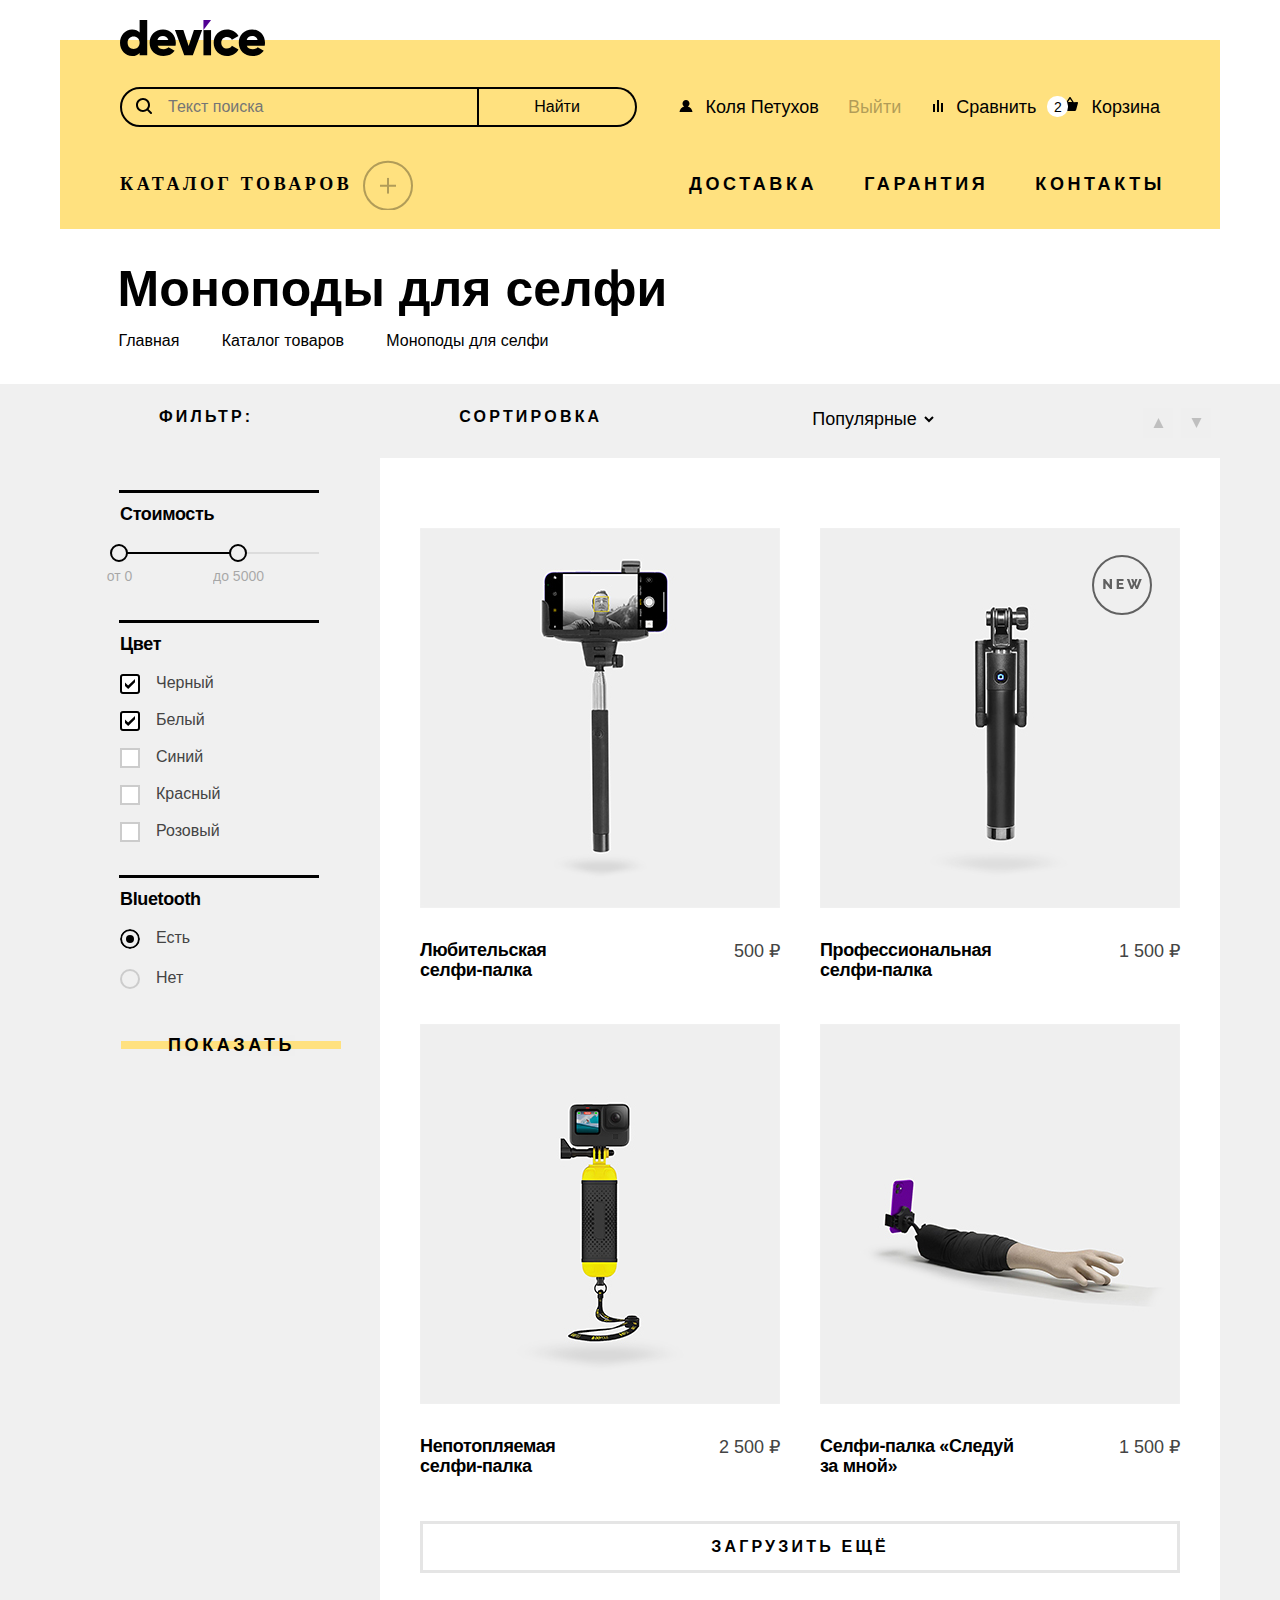
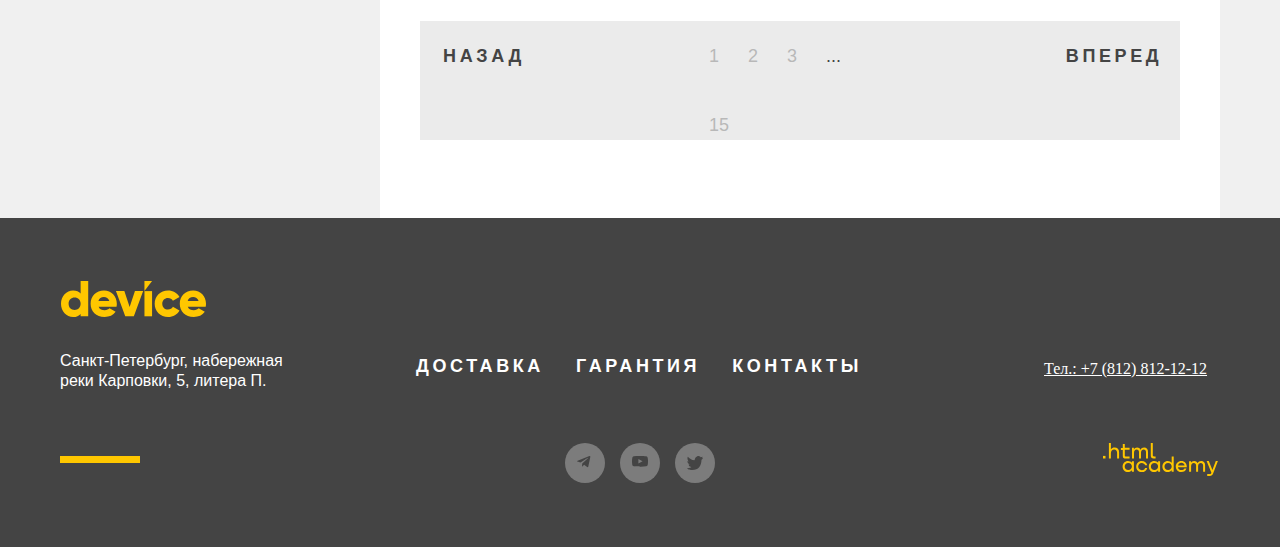
==== commit 98069aa7: "Merge pull request #1 from fxdfh2/master" ====
--- a/catalog.html
+++ b/catalog.html
@@ -5,6 +5,8 @@
     <meta charset="utf-8">
     <title>HTML Academy: Девайс</title>
     <link rel="stylesheet" href="styles/styles.css">
+    <link rel="icon" href="favicon.ico">
+    <link rel="icon" type="image/png" sizes="32x32" href="images/favicon.png">
   </head>
 
   <body>
@@ -26,10 +28,36 @@
                     <a class="navigation-item-link navigation-come" href="#">Коля Петухов</a>
                   </li>
                   <li class="navigation-item catalog-navigation">
+                    <a class="navigation-item-link navigation-exit navigation-exit" href="#">Выйти</a>
+                  </li>
+                  <li class="navigation-item catalog-navigation">
                     <a class="navigation-item-link navigation-compare navigation-compare-catalog" href="#">Сравнить</a>
                   </li>
-                  <li class="navigation-item catalog-navigation">
-                    <a class="navigation-item-link navigation-basket" href="#">Корзина</a>
+                  <li class="navigation-item navigation-basket-item">
+                    <a class="navigation-item-link navigation-basket" href="#">
+                      <span class="navigation-item-span">2</span>
+                      Корзина</a>
+                    <div class="basket-container">
+                      <button class="close-button top-button" type="button">
+                        <span class="visually-hidden">Убрать товар</span>
+                      </button>
+                      <p class="basket-text">
+                        <a class="basket-link like-selfie" href="#">Любительская<br> селфи-палка</a>
+                      </p>
+                      <button class="close-button bottom-button" type="button">
+                        <span class="visually-hidden">Убрать товар</span>
+                      </button>
+                      <p class="basket-text">
+                        <a class="basket-link pro-selfie" href="#">Профессиональная<br> селфи-палка</a>
+                      </p>
+                      <div class="products-container">
+                        <p class="products-text">Товаров: 2</p>
+                        <p class="products-text">Сумма: 2000 ₽</p>
+                      </div>
+                      <button class="basket-button" type="button">
+                        <span class="basket-span">Открыть корзину</span>
+                      </button>
+                    </div>
                   </li>
                 </ul>
               </div>
@@ -37,31 +65,33 @@
                 <div class="submenu-container">
                   <a href="#" class="navigation-link">Каталог товаров</a>
                   <div class="submenu">
-                    <ul class="navigation-devices-list">
-                      <li class="navigation-devices-item"><a class="navigation-devices-link" href="#">Виртуальная
-                          реальность</a>
-                      </li>
-                      <li class="navigation-devices-item"><a class="navigation-devices-link"
-                          href="catalog.html">Моноподы
-                          для
-                          cелфи</a>
-                      </li>
-                      <li class="navigation-devices-item"><a class="navigation-devices-link" href="#">Экшн-камеры</a>
-                      </li>
-                    </ul>
-                    <ul class="navigation-devices-list">
-                      <li class="navigation-devices-item">
-                        <a class="navigation-devices-link" href="#">Фитнес браслеты</a>
-                      </li>
-                      <li class="navigation-devices-item">
-                        <a class="navigation-devices-link" href="#">Умные часы</a>
-                      </li>
-                    </ul>
-                    <ul class="navigation-devices-list">
-                      <li class="navigation-devices-item">
-                        <a class="navigation-devices-link" href="#">Квадрокоптеры</a>
-                      </li>
-                    </ul>
+                    <div class="submenu-small-container">
+                      <ul class="navigation-devices-list">
+                        <li class="navigation-devices-item"><a class="navigation-devices-link" href="#">Виртуальная
+                            реальность</a>
+                        </li>
+                        <li class="navigation-devices-item"><a class="navigation-devices-link"
+                            href="catalog.html">Моноподы
+                            для
+                            cелфи</a>
+                        </li>
+                        <li class="navigation-devices-item"><a class="navigation-devices-link" href="#">Экшн-камеры</a>
+                        </li>
+                      </ul>
+                      <ul class="navigation-devices-list">
+                        <li class="navigation-devices-item">
+                          <a class="navigation-devices-link" href="#">Фитнес браслеты</a>
+                        </li>
+                        <li class="navigation-devices-item">
+                          <a class="navigation-devices-link" href="#">Умные часы</a>
+                        </li>
+                      </ul>
+                      <ul class="navigation-devices-list">
+                        <li class="navigation-devices-item">
+                          <a class="navigation-devices-link" href="#">Квадрокоптеры</a>
+                        </li>
+                      </ul>
+                    </div>
                   </div>
                 </div>
                 <ul class="navigation-product-list">
@@ -98,38 +128,47 @@
           </nav>
         </div>
         <section class="variants">
-          <ul class="variants-list">
-            <li class="variants-item">Фильтр</li>
-            <li class="variants-item">Сортировка</li>
-            <li class="variants-item">
-              <select class="variants-select" aria-label="Сортировка">
-                <option value="popular">Популярные</option>
-                <option value="rating">Рейтинговые</option>
-              </select>
-            </li>
-            <li class="variants-item">
-              <button class="variants-button button-plus" type="button">Вверх</button>
-              <button class="variants-button button-plus" type="button">Вниз</button>
-            </li>
-          </ul>
+          <div class="variants-top-container">
+            <ul class="variants-list">
+              <li class="variants-item">Фильтр:</li>
+              <li class="variants-item">Сортировка</li>
+              <li class="variants-item">
+                <select class="variants-select" aria-label="Сортировка">
+                  <option value="popular">Популярные</option>
+                  <option value="rating">Рейтинговые</option>
+                </select>
+              </li>
+              <li class="variants-item">
+                <button class="variants-button button-top" type="button">
+                  <span class="visually-hidden">Вверх</span>
+                </button>
+                <button class="variants-button button-bottom" type="button">
+                  <span class="visually-hidden">Вниз</span>
+                </button>
+              </li>
+            </ul>
+          </div>
           <div class="variants-container">
             <div class="filter-container">
               <form class="variants-catalog" action="https://echo.htmlacademy.ru" method="get">
                 <fieldset class="variants-catalog-part">
-                  <legend class="variants-catalog-part-title">Стоимость</legend>
+                  <legend class="variants-catalog-part-title variants-price">Стоимость</legend>
                   <div class="range-container">
                     <div class="range-scale">
                       <div class="range"></div>
                     </div>
                     <button class="range-handle range-handle-min" type="button">
-                      <span class="visually-hidden">Установить минимальный порог цены</span>
+                      <span class="range-handle-span">от 0</span>
+                      <span class="price-span"></span>
                     </button>
                     <button class="range-handle range-handle-max" type="button">
-                      <span class="visually-hidden">Установить максимальный порог цены</span>
+                      <span class="range-handle-span span-top">до 5000</span>
+                      <span class="price-span"></span>
                     </button>
+                  </div>
                 </fieldset>
-                <fieldset class="variants-catalog-part">
-                  <legend class="variants-catalog-part-title">Цвет</legend>
+                <fieldset class="variants-catalog-part color-part">
+                  <legend class="variants-catalog-part-title variant-color">Цвет</legend>
                   <ul class="variants-catalog-part-list">
                     <li class="variants-catalog-part-item">
                       <label class="color">
@@ -164,8 +203,8 @@
                   </ul>
                 </fieldset>
                 <fieldset class="variants-catalog-part">
-                  <legend class="variants-catalog-part-title">Bluetooth</legend>
-                  <ul class="variants-catalog-part-list">
+                  <legend class="variants-catalog-part-title variant-bluetooth">Bluetooth</legend>
+                  <ul class="variants-catalog-part-list variant-bluetooth-list">
                     <li class="filter-catalog-part-item">
                       <label class="Bluetooth">
                         <input type="radio" class="variants-radio" name="choose-type" value="yes" checked>
@@ -178,14 +217,22 @@
                         <span class="bluetooth-span">Нет</span>
                       </label>
                     </li>
+                  </ul>
                 </fieldset>
-                <a class="variants-form-link" href="#">Показать</a>
+                <button class="variants-form-link yellow-link">
+                  <span class="variants-form-span">Показать</span>
+                </button>
               </form>
             </div>
             <div class="images-container">
               <ul class="variants-selfie-list">
                 <li class="variants-selfie-item">
-                  <img class="variants-selfie-image" src="images/hobby-selfie.jpg" width="360px" height="380px"
+                  <button class="image-link">
+                    <span class="visually-hidden">
+                      Показать
+                    </span>
+                  </button>
+                  <img class="variants-selfie-image" src="images/hobby-selfie.jpg" width="360" height="380"
                     alt="Любительская селфи-палка">
                   <div class="selfie-item-container">
                     <p class="variants-selfie-text">
@@ -194,63 +241,79 @@
                     <p class="variants-selfie-price">500 ₽</p>
                   </div>
                 </li>
-                <li class="variants-selfie-item">
-                  <img class="variants-selfie-image" src="images/pro-selfie.jpg" width="360px" height="380px"
+                <li class="variants-selfie-item pro-image">
+                  <button class="image-link">
+                    <span class="visually-hidden">
+                      Показать
+                    </span>
+                  </button>
+                  <img class="variants-selfie-image" src="images/pro-selfie.jpg" width="360" height="380"
                     alt="Профессиональная селфи-палка">
                   <div class="selfie-item-container">
                     <p class="variants-selfie-text">
                       <a class="variants-selfie-link" href="#">Профессиональная<br> селфи-палка</a>
                     </p>
-                    <p class="variants-selfie-price">1500 ₽</p>
-                  </div>
+                    <p class="variants-selfie-price">1 500 ₽</p>
+                  </div>
+
                 </li>
                 <li class="variants-selfie-item">
-                  <img class="variants-selfie-image" src="images/water-selfie.jpg" width="360px" height="380px"
+                  <button class="image-link">
+                    <span class="visually-hidden">
+                      Показать
+                    </span>
+                  </button>
+                  <img class="variants-selfie-image" src="images/water-selfie.jpg" width="360" height="380"
                     alt="Непотопляемая селфи-палка">
                   <div class="selfie-item-container">
                     <p class="variants-selfie-text">
                       <a class="variants-selfie-link" href="#">Непотопляемая<br> селфи-палка</a>
                     </p>
-                    <p class="variants-selfie-price">2500 ₽</p>
+                    <p class="variants-selfie-price">2 500 ₽</p>
                   </div>
                 </li>
                 <li class="variants-selfie-item">
-                  <img class="variants-selfie-image" src="images/hand-selfie.jpg" width="360px" height="380px"
+                  <button class="image-link">
+                    <span class="visually-hidden">
+                      Показать
+                    </span>
+                  </button>
+                  <img class="variants-selfie-image" src="images/hand-selfie.jpg" width="360" height="380"
                     alt="Селфи-палка «Следуй за мной»">
                   <div class="selfie-item-container">
                     <p class="variants-selfie-text">
                       <a class="variants-selfie-link" href="#">Селфи-палка «Следуй<br> за мной»</a>
                     </p>
-                    <p class="variants-selfie-price">1500 ₽</p>
+                    <p class="variants-selfie-price">1 500 ₽</p>
                   </div>
                 </li>
               </ul>
               <button class="download-more" type="button">Загрузить ещё</button>
               <div class="pagination">
-                <ul class="pagination-list">
-                  <li class="pagination-word">
-                    <a class="pagination-link back">Назад</a>
-                  </li>
-                  <ul class="pagination-small">
-                    <li class="pagination-item">
-                      <a class="pagination-link">1</a>
-                    </li>
-                    <li class="pagination-item">
-                      <a class="pagination-link" href="#">2</a>
-                    </li>
-                    <li class="pagination-item">
-                      <a class="pagination-link" href="#">3</a>
-                    </li>
-                    <li class="pagination-item">
-                      <p class="pagination-text">...</p>
-                    </li>
-                    <li class="pagination-item">
-                      <a class="pagination-link" href="#">15</a>
-                    </li>
-                  </ul>
-                  <li class="pagination-word">
-                    <a class="pagination-link go" href="#">Вперед</a>
-                  </li>
+                <button class="pagination-link back">
+                  <span class="back-span">Назад</span>
+                </button>
+                <ul class="pagination-small">
+                  <li class="pagination-item">
+                    <a class="pagination-link number">1</a>
+                  </li>
+                  <li class="pagination-item">
+                    <a class="pagination-link number" href="#">2</a>
+                  </li>
+                  <li class="pagination-item">
+                    <a class="pagination-link number" href="#">3</a>
+                  </li>
+                  <li class="pagination-item">
+                    <p class="pagination-text">...</p>
+                  </li>
+                  <li class="pagination-item">
+                    <a class="pagination-link number" href="#">15</a>
+                  </li>
+                </ul>
+                <button class="pagination-link back go">
+                  <span class="back-span">Вперед</span>
+                </button>
+                </li>
                 </ul>
               </div>
             </div>
@@ -307,17 +370,17 @@
               <ul class="contacts-image-list">
                 <li class="contacts-image-item">
                   <a class="contacts-image-link" href="https://t.me/htmlacademy">
-                    <img class="contact-image" src="images/telegram.svg">
+                    <img class="contact-image" src="images/telegram.svg" alt="telegram">
                   </a>
                 </li>
                 <li class="contacts-image-item">
                   <a class="contacts-image-link" href="https://www.youtube.com/user/htmlacademyru">
-                    <img class="contact-image" src="images/youtube.svg">
+                    <img class="contact-image" src="images/youtube.svg" alt="youtube">
                   </a>
                 </li>
                 <li class="contacts-image-item">
                   <a class="contacts-image-link" href="https://twitter.com/htmlacademy_ru">
-                    <img class="contact-image" src="images/twitter.svg">
+                    <img class="contact-image" src="images/twitter.svg" alt="twitter">
                   </a>
                 </li>
               </ul>
@@ -353,6 +416,7 @@
           </section>
         </div>
       </footer>
+    </div>
   </body>
 
 </html>
--- a/styles/styles.css
+++ b/styles/styles.css
@@ -84,7 +84,7 @@
 
 .header-top-container {
   display: flex;
-  margin-bottom: 39px;
+  margin-bottom: 42px;
   justify-content: space-between;
 }
 
@@ -172,9 +172,9 @@
   content: "";
   position: absolute;
   width: 164px;
-  min-height: 40px;
+  min-height: 45px;
   border: 2px solid #af4fff;
-  top: -6px;
+  top: -5px;
   left: -5px;
   display: none;
 }
@@ -210,6 +210,7 @@
   flex-wrap: wrap;
   justify-content: flex-end;
   gap: 37px;
+  position: relative;
 }
 
 .navigation-item {
@@ -217,7 +218,7 @@
   position: relative;
 }
 
-.navigation-item:hover {
+.navigation-item-link:hover {
   opacity: 0.6;
 }
 
@@ -230,7 +231,7 @@
 .navigation-item-link {
   color: #000000;
   text-decoration: none;
-  padding-left: 25px;
+  padding-left: 26px;
   position: relative;
   display: block;
 }
@@ -250,7 +251,12 @@
   top: 8px;
 }
 
-.navigation-compare{
+.navigation-exit {
+  opacity: 0.3;
+  padding-left: 0;
+}
+
+.navigation-compare {
   margin-left: 137px;
 }
 
@@ -276,32 +282,26 @@
   top: 5px;
 }
 
-.navigation-basket::after {
-  content: "";
-  position: absolute;
-  width: 21px;
-  height: 21px;
-  border-radius: 50%;
-  background-color: #ffffff;
-  top: 3px;
-  left: -19px;
-
-}
-
 .navigation-item-span {
   font-family: "Rubik", sans-serif;
   font-size: 14px;
   font-style: normal;
   font-weight: 400;
   margin: 0;
-  padding: 0;
-  position: absolute;
-  width: 21px;
+  padding: 0 6px 0;
+  position: absolute;
+  min-width: 21px;
   height: 21px;
   text-align: center;
-  top: -1px;
+  top: 4px;
   left: -18px;
   z-index: 6;
+  display: flex;
+  align-items: center;
+  justify-content: center;
+  border-radius: 10px;
+  background-color: #ffffff;
+  box-sizing: border-box;
 }
 
 .basket-container {
@@ -309,18 +309,18 @@
   background-color: #000000;
   color: #ffffff;
   width: 320px;
-  height: 300px;
-  top: 40px;
-  left: 260px;
+  top: 30px;
+  left: -140px;
   display: none;
-}
-
-.navigation-list:hover .basket-container {
+  padding-bottom: 20px;
+  z-index: 80;
+}
+
+.navigation-basket-item:hover .basket-container {
   display: block;
 }
 
-
-.navigation- {
+.navigation-basket-item:focus-within .basket-container {
   display: block;
 }
 
@@ -337,6 +337,19 @@
   border: none
 }
 
+.close-button:hover {
+  opacity: 0.6;
+}
+
+.close-button:active {
+  opacity: 0.3;
+}
+
+.close-button:focus {
+  border: none;
+  outline: 2px solid #af4fff;
+}
+
 .top-button {
   top: 21px;
 }
@@ -347,7 +360,7 @@
 
 .basket-text {
   margin: 0;
-  width: 213px;
+  width: 230px;
   margin-left: 20px;
   padding: 20px;
   position: relative;
@@ -357,6 +370,7 @@
   font-weight: 400;
   line-height: 20px;
   text-decoration: none;
+  padding-left: 0;
 }
 
 .basket-link {
@@ -364,7 +378,7 @@
   margin: 0;
   text-decoration: none;
   color: #ffffff;
-  padding-left: 63px;
+  padding-left: 67px;
   display: block;
 }
 
@@ -401,6 +415,19 @@
   background-repeat: no-repeat;
 }
 
+.basket-link:hover {
+  opacity: 0.6;
+}
+
+.basket-link:focus {
+  border: none;
+  outline: 2px solid #af4fff;
+}
+
+.basket-link:active {
+  opacity: 0.3;
+}
+
 .products-container {
   display: flex;
   width: 320px;
@@ -427,6 +454,23 @@
   margin-left: 20px;
 }
 
+.basket-button:hover {
+  background-color: #ffe17f;
+}
+
+.basket-button:active .basket-span {
+  opacity: 0.3;
+}
+
+.basket-button:focus {
+  border: none;
+  outline: 2px solid #af4fff;
+}
+
+.basket-button:disabled .basket-span {
+  opacity: 0.3;
+}
+
 .basket-span {
   margin: 0;
   padding: 0;
@@ -455,7 +499,6 @@
   padding-right: 70px;
   padding-top: 15px;
   padding-bottom: 17px;
-
 }
 
 .navigation-link::before {
@@ -468,6 +511,7 @@
   background-image: url("../images/plus.svg");
   opacity: 0.3;
   background-repeat: no-repeat;
+  z-index: 20;
 }
 
 .navigation-link:hover:before {
@@ -477,6 +521,7 @@
 .navigation-link:focus {
   border: none;
   outline: 2px solid #af4fff;
+  z-index: 69;
 }
 
 .submenu {
@@ -486,8 +531,9 @@
   background-color: #ffe17f;
   position: absolute;
   left: 0;
-  top: 179px;
-  height: 169px;
+  top: 160px;
+  padding-bottom: 45px;
+  padding-top: 12px;
 }
 
 .submenu-container:hover .navigation-link:before {
@@ -498,15 +544,17 @@
   display: flex;
 }
 
-.navigation-link:focus + .submenu {
+.submenu-container:focus-within .submenu {
   display: flex;
 }
 
 .submenu-small-container {
-  width: 590px;
-  display: flex;
-  justify-content: space-between;
+  width: 100%;
+  display: flex;
+  justify-content: flex-start;
   padding-left: 60px;
+  gap: 40px;
+  flex-wrap: wrap;
 }
 
 .navigation-devices-list {
@@ -516,7 +564,7 @@
 }
 
 .navigation-devices-item {
-  margin-bottom: 20px;
+  margin-bottom: 10px;
 }
 
 .navigation-devices-link:focus {
@@ -589,19 +637,38 @@
   padding: 0;
   color: #000000;
   text-decoration: none;
-  margin-bottom: 40px;
+  margin-bottom: 58px;
   position: relative;
   letter-spacing: 3.6px;
-}
-
-.yellow-link:focus {
-  outline: 2px solid #af4fff;
-  border: none;
+  border: none;
+  outline: none;
+}
+
+.yellow-link::after {
+  content: "";
+  position: absolute;
+  width: calc(100% + 3px);
+  height: 40px;
+  top: -11px;
+  left: 0;
+  outline: 2px solid #af4fff;
+  display: none;
+  border: none;
+}
+
+.yellow-link:focus::after {
+  display: block;
+  border: none;
+}
+
+.yellow-guarantee:focus .yellow-link::after {
+  width: calc(100% + 5px);
 }
 
 .yellow-more {
   padding-left: 39px;
   padding-right: 34px;
+  background-color: transparent;
 }
 
 .yellow-link::before {
@@ -663,20 +730,63 @@
   z-index: 2;
 }
 
+.slider-watch {
+  position: relative;
+}
+
+.slider-watch::before {
+  content: "";
+  position: absolute;
+  top: 0;
+  left: 0;
+  width: 100%;
+  height: 138px;
+  background-color: #ffe17f;
+}
+
+.slider-selfie {
+  position: relative;
+}
+
+.slider-selfie::before {
+  content: "";
+  position: absolute;
+  top: 0;
+  left: 0;
+  width: 100%;
+  height: 138px;
+  background-color: #ffe17f;
+}
+
+.slider-container {
+  width: 100%;
+  overflow: hidden;
+}
+
 .slider-list {
   margin: 0;
   padding: 0;
   list-style: none;
-  z-index: 5;
+  display: flex;
+  justify-content: flex-start;
+  transform: translateX(calc(-1160px * 0));
+  /*
+  transform: translateX(calc(-1160px * 1));
+  transform: translateX(calc(-1160px * 2));
+  */
+  transition: all 2s;
 }
 
 .slider-item {
-  display: none;
+  justify-content: space-between;
+  min-width: 1160px;
+  display: flex;
 }
 
 .slider-item-active {
   display: flex;
   justify-content: space-between;
+  min-width: 1160px;
 }
 
 .slider-image {
@@ -711,6 +821,14 @@
   background-repeat: no-repeat;
 }
 
+.second-slide::before{
+  background-image: url("../images/second-slide.svg");
+}
+
+.third-slide:before{
+  background-image: url("../images/third-slide.svg");
+}
+
 .slider-text {
   margin: 0;
   padding: 0;
@@ -928,8 +1046,8 @@
 
 .services-container {
   background-color: #f0f0f0;
-  padding-bottom: 105px;
-  margin-bottom: 66px;
+  padding-bottom: 100px;
+  margin-bottom: 71px;
 }
 
 .services-container::before {
@@ -975,6 +1093,12 @@
 
 .services-link {
   padding-left: 17px;
+  margin-bottom: 0;
+  background-color: transparent;
+}
+
+.services-link:focus {
+  outline: none;
 }
 
 .service-item {
@@ -1057,7 +1181,11 @@
   position: relative;
 }
 
-.service-list::before {
+.delivery-item{
+  position: relative;
+}
+
+.delivery-service-item::before {
   content: "";
   position: absolute;
   top: 23px;
@@ -1068,6 +1196,35 @@
   background-repeat: no-repeat;
 }
 
+.guarantee-service-item{
+position: relative;
+}
+
+.guarantee-service-item::before {
+  content: "";
+  position: absolute;
+  top: 23px;
+  left: 559px;
+  width: 140px;
+  height: 165px;
+  background-image: url("../images/gyarantee.svg");
+  background-repeat: no-repeat;
+}
+
+.credit-service-item{
+position: relative;
+}
+
+.credit-service-item::before{
+  content: "";
+  position: absolute;
+  top: 23px;
+  left: 559px;
+  width: 140px;
+  height: 165px;
+  background-image: url("../images/credit.svg");
+  background-repeat: no-repeat;
+}
 
 .service-text {
   margin: 0;
@@ -1182,7 +1339,7 @@
   width: 1160px;
   margin: 0 auto;
   margin-bottom: 75px;
-  gap:131px;
+  gap: 131px;
 }
 
 .about-title {
@@ -1288,7 +1445,7 @@
   width: 498px;
 }
 
-.time-of-work{
+.time-of-work {
   margin-bottom: 35px;
 }
 
@@ -1509,15 +1666,15 @@
 .footer-contacts-container {
   display: flex;
   justify-content: flex-start;
-  gap:180px;
+  gap: 180px;
   margin-top: 24px;
 }
 
-.small-footer-contacts{
-display: flex;
-width: 804px;
-justify-content: flex-start;
-gap: 117px;
+.small-footer-contacts {
+  display: flex;
+  width: 804px;
+  justify-content: flex-start;
+  gap: 117px;
 }
 
 .contacts-footer-list {
@@ -1529,7 +1686,7 @@
   width: 450px;
   flex-wrap: wrap;
   margin-bottom: 62px;
-  gap:32px;
+  gap: 32px;
 }
 
 .contacts-image-item {
@@ -1540,11 +1697,15 @@
   background-position: 50% 50%;
 }
 
-.contacts-image-link{
-  position: relative;
-}
-
-.contact-image{
+.contacts-image-link {
+  position: relative;
+}
+
+.contacts-image-link:focus {
+  outline: none;
+}
+
+.contact-image {
   padding-top: 13px;
   padding-left: 12px;
 }
@@ -1557,16 +1718,16 @@
   opacity: 0.3;
 }
 
-.contacts-image-link::before{
-content:"";
-position: absolute;
-width: 42px;
-height: 43px;
-outline: 2px solid #af4fff;
-top: -11px;
-left: -1px;
-display: none;
-border: none;
+.contacts-image-link::before {
+  content: "";
+  position: absolute;
+  width: 42px;
+  height: 43px;
+  outline: 2px solid #af4fff;
+  top: -11px;
+  left: -1px;
+  display: none;
+  border: none;
 }
 
 .contacts-image-link:focus::before {
@@ -1574,19 +1735,23 @@
   border: none;
 }
 
-.contacts-link{
-position: relative;
-box-sizing: border-box;
-}
-
-.contacts-link::before{
+.contacts-link {
+  position: relative;
+  box-sizing: border-box;
+}
+
+.contacts-link:focus {
+  outline: none;
+}
+
+.contacts-link::before {
   content: "";
   position: absolute;
   width: 147px;
   height: 40px;
   top: -20px;
   left: 0;
-  border:2px solid #af4fff;
+  border: 2px solid #af4fff;
   display: none;
 }
 
@@ -1640,7 +1805,7 @@
 
 .contacts-footer-address {
   width: 240px;
-  font-family: "Rubik",sans-serif;
+  font-family: "Rubik", sans-serif;
   font-size: 16px;
   font-style: normal;
   font-weight: 400;
@@ -1722,29 +1887,29 @@
 */
 
 .catalog-header {
-  padding-bottom: 26px;
+  padding-bottom: 25px;
 }
 
 .catalog-header-container {
   margin-bottom: 35px;
 }
 
-.navigation-catalog-list{
-  gap: 36px;
-}
-
-.navigation-compare-catalog{
-  margin-left: 73px;
+.navigation-catalog-list {
+  gap: 29px;
+}
+
+.navigation-compare-catalog {
+  margin-left: 0;
 }
 
 .navigation-container {
   width: 1045px;
   margin: 0 auto;
-  margin-bottom: 34px;
+  margin-bottom: 33px;
 }
 
 .monopods-selfie {
-  font-family: "Raleway",sans-serif;
+  font-family: "Raleway", sans-serif;
   font-size: 50px;
   font-style: normal;
   font-weight: 800;
@@ -1752,7 +1917,7 @@
   color: #000000;
   margin: 0;
   padding: 0;
-  
+  margin-bottom: 17px;
 }
 
 .main-navigation-list {
@@ -1762,7 +1927,16 @@
   width: 430px;
   display: flex;
   justify-content: space-between;
-  flex-wrap: wrap
+  flex-wrap: wrap;
+  padding-left: 1px;
+}
+
+.main-navigation-item {
+  font-family: "Rubik", sans-serif;
+  font-size: 16px;
+  font-style: normal;
+  font-weight: 400;
+  line-height: 20px;
 }
 
 .main-navigation-link {
@@ -1770,6 +1944,19 @@
   color: #000000;
 }
 
+.main-navigation-link:hover {
+  opacity: 0.6
+}
+
+.main-navigation-link:focus {
+  outline: 2px solid #af4fff;
+}
+
+.main-navigation-link:active {
+  opacity: 0.3;
+  outline: none;
+}
+
 .variants {
   width: 100%;
   background-color: #f0f0f0;
@@ -1783,37 +1970,289 @@
 }
 
 .variants-list {
-  padding: 0;
   list-style: none;
   width: 1160px;
   margin: 0 auto;
   display: flex;
-  justify-content: space-between;
-  margin-bottom: 35px;
-  padding-top: 20px;
-  padding-bottom: 20px;
+  margin-bottom: 16px;
+  justify-content: flex-start;
+  gap: 15px 206px;
+  padding: 24px 40px 0 159px;
+  flex-wrap: wrap;
+}
+
+.variants-item {
+  font-family: "Raleway", sans-serif;
+  font-size: 16px;
+  font-style: normal;
+  font-weight: 800;
+  line-height: normal;
+  letter-spacing: 3.2px;
+  text-transform: uppercase;
+  color: #000000;
+}
+
+.variants-select {
+  border: none;
+  background-color: #f0f0f0;
+  font-family: "Rubik", sans-serif;
+  font-size: 18px;
+  font-style: normal;
+  font-weight: 400;
+  line-height: 30px;
+}
+
+.variants-select:hover {
+  opacity: 0.6;
+}
+
+.variants-select:focus-within {
+  outline: 2px solid #af4fff;
+}
+
+.variants-select:active {
+  opacity: 0.3;
+  outline: none;
 }
 
 .variants-button {
   margin: 0;
   padding: 0;
+  width: 30px;
+  height: 30px;
+  border: none;
+  opacity: 0.2;
+  position: relative;
+}
+
+.variants-button:hover {
+  opacity: 0.5;
+}
+
+.variants-button:focus {
+  outline: 2px solid #af4fff;
+  opacity: 1;
+}
+
+.variants-button:active {
+  opacity: 1;
+  outline: none;
+}
+
+.button-top {
+  background-image: url("../images/button-top.svg");
+  background-repeat: no-repeat;
+  background-position: 50% 50%;
+}
+
+.button-bottom {
+  background-image: url("../images/button-bottom.svg");
+  background-repeat: no-repeat;
+  background-position: 50% 50%;
 }
 
 .variants-catalog-part {
   margin: 0;
   padding: 0;
   border: none;
+  position: relative;
 }
 
 .variants-catalog-part-title {
   margin: 0;
   padding: 0;
+  font-weight: 700;
+  letter-spacing: -0.36px;
+  line-height: 20px;
+  color: #000000;
+  position: relative;
+}
+
+.variants-price {
+  margin-bottom: 23px;
+  position: relative;
+}
+
+.variants-price:before {
+  content: "";
+  position: absolute;
+  width: calc(100% - 59px);
+  height: 1px;
+  border-top: 3px solid #000;
+  top: -57px;
+  left: 0;
+}
+
+.variants-price::before {
+  content: "";
+  position: absolute;
+  width: 200px;
+  height: 2px;
+  color: #000000;
+  top: -14px;
+  left: -1px;
+  z-index: 15;
 }
 
 .variants-catalog-part-list {
   margin: 0;
   padding: 0;
   list-style: none;
+  display: flex;
+  flex-direction: column;
+  justify-content: flex-start;
+  gap: 7px;
+}
+
+.color-part {
+  margin-bottom: 38px;
+}
+
+.variant-color {
+  margin-bottom: 19px;
+  position: relative;
+}
+
+.variant-color:before {
+  content: "";
+  position: absolute;
+  width: 200px;
+  height: 1px;
+  border-top: 3px solid #000;
+  top: -14px;
+  left: -1px;
+}
+
+.color-span {
+  font-size: 16px;
+  font-style: normal;
+  font-weight: 400;
+  line-height: 20px;
+  vertical-align: top;
+}
+
+.color-input {
+  appearance: none;
+  width: 20px;
+  height: 20px;
+  background-color: #ffffff;
+  cursor: pointer;
+  margin: 0;
+  padding: 0;
+  margin-right: 11px;
+  border: 2px solid #cccccc
+}
+
+.color:hover {
+  opacity: 0.5;
+}
+
+.color-input:focus {
+  outline: 2px solid #af4fff;
+}
+
+.color:active {
+  opacity: 0.2;
+}
+
+.color-input:disabled {
+  opacity: 0.1;
+}
+
+.color-input:disabled + .color-span {
+  opacity: 0.1;
+}
+
+.color-input:checked {
+  background-image: url("../images/checkbox.svg");
+  background-repeat: no-repeat;
+  border: none;
+}
+
+.variant-bluetooth {
+  margin-bottom: 19px;
+  position: relative;
+}
+
+.variant-bluetooth:before {
+  content: "";
+  position: absolute;
+  width: 200px;
+  height: 1px;
+  border-top: 3px solid #000;
+  top: -14px;
+  left: -1px;
+}
+
+.variant-bluetooth-list {
+  display: flex;
+  flex-direction: column;
+  justify-content: flex-start;
+  gap: 10px;
+  margin-bottom: 32px;
+}
+
+.bluetooth-span {
+  font-size: 16px;
+  font-style: normal;
+  font-weight: 400;
+  line-height: 20px;
+  vertical-align: top;
+}
+
+.variants-radio {
+  appearance: none;
+  width: 20px;
+  height: 20px;
+  border: 2px solid #cccccc;
+  cursor: pointer;
+  margin: 0;
+  padding: 0;
+  margin-right: 11px;
+  border-radius: 50%;
+  position: relative;
+}
+
+.variants-radio::before {
+  content: "";
+  position: absolute;
+  top: -2px;
+  left: -2px;
+  width: 24px;
+  height: 24px;
+  outline: 2px solid #af4fff;
+  display: none;
+}
+
+.variants-radio:checked {
+  background-image: url("../images/radio.svg");
+  background-repeat: no-repeat;
+  border: none;
+}
+
+.Bluetooth:hover {
+  opacity: 0.5;
+}
+
+.variants-radio:focus {
+  border: none;
+  outline: none;
+}
+
+.variants-radio:focus::before {
+  display: block;
+}
+
+.Bluetooth:active {
+  opacity: 0.2;
+}
+
+.variants-radio:disabled {
+  opacity: 0.1;
+}
+
+.variants-radio:disabled + .bluetooth-span {
+  opacity: 0.1;
 }
 
 .variants-form-link {
@@ -1821,6 +2260,128 @@
   color: #000000;
   margin: 0;
   padding: 0;
+  margin-left: 48px;
+  border: none;
+  position: relative;
+  z-index: 5;
+}
+
+.variants-form-link::after {
+  content: "";
+  position: absolute;
+  top: -3px;
+  left: -46px;
+  width: 222px;
+  height: 26px;
+  outline: 2px solid #af4fff;
+}
+
+.variants-form-link::before {
+  content: "";
+  width: 220px;
+  height: 8px;
+  position: absolute;
+  top: 6px;
+  left: -47px;
+  background-color: #ffe17f;
+}
+
+.variants-form-span {
+  z-index: 5;
+}
+
+.filter-container {
+  margin-top: 46px;
+  width: 320px;
+  padding-left: 60px;
+}
+
+.range-container {
+  width: 200px;
+  position: relative;
+  height: 18px;
+  margin-bottom: 69px;
+}
+
+.range-scale {
+  width: 191px;
+  height: 2px;
+  position: absolute;
+  border-top: 2px solid #dcdcdc;
+  left: 8px;
+  top: 5px;
+  z-index: 1;
+}
+
+.range {
+  width: 104px;
+  height: 2px;
+  position: absolute;
+  border-top: 2px solid #000000;
+  left: -1px;
+  top: -2px;
+  z-index: 5;
+}
+
+.range-handle-span {
+  position: absolute;
+  top: 20px;
+  left: -20px;
+  font-size: 14px;
+  font-style: normal;
+  font-weight: 400;
+  line-height: 20px;
+  width: 55px;
+  opacity: 0.3;
+}
+
+.range-handle {
+  width: 18px;
+  height: 18px;
+  border: 2px solid #000000;
+  border-radius: 50%;
+  cursor: pointer;
+  position: absolute;
+  top: -3px;
+  background-color: #f0f0f0;
+  z-index: 7;
+}
+
+.rrr{
+  position: relative;
+}
+
+.price-span::before{
+content: "";
+position: absolute;
+width: 20px;
+height: 20px;
+outline: 2px solid #af4fff;
+top: -2px;
+left: -2px;
+display: none;
+}
+
+.range-handle:hover {
+  opacity: 0.5;
+}
+
+.range-handle:focus .price-span::before{
+  display: block;
+}
+
+.range-handle:active {
+  background-color: #000000;
+  opacity: 1;
+  outline: none;
+}
+
+.range-handle-min {
+  left: -10px;
+}
+
+.range-handle-max {
+  left: 109px;
 }
 
 .images-container {
@@ -1834,9 +2395,60 @@
   width: 760px;
   display: grid;
   grid-template-columns: 360px 360px;
-  gap: 40px;
+  gap: 44px 40px;
   padding: 70px 40px 0;
-  margin-bottom: 62px;
+  margin-bottom: 45px;
+  position: relative;
+}
+
+.variants-selfie-item {
+  position: relative;
+}
+
+.image-link {
+  position: absolute;
+  appearance: none;
+  width: 210px;
+  height: 35px;
+  background-image: url("../images/hower-show.svg");
+  background-repeat: no-repeat;
+  background-position: 0 0;
+  border: none;
+  background-color: transparent;
+  top: 168px;
+  left: 79px;
+  display: none;
+}
+
+.pro-image {
+  position: relative;
+}
+
+.pro-image::before {
+  content: "";
+  position: absolute;
+  width: 60px;
+  height: 60px;
+  top: 27px;
+  left: 272px;
+  background-image: url("../images/new.svg");
+}
+
+.variants-selfie-item:hover {
+  opacity: 0.6;
+}
+
+.variants-selfie-item:hover .image-link {
+  display: block;
+}
+
+
+.variants-selfie-item:active .image-link {
+  background-image: url("../images/active-show.svg");
+}
+
+.variants-selfie-image {
+  margin-bottom: 23px;
 }
 
 .selfie-item-container {
@@ -1849,22 +2461,52 @@
 .variants-selfie-text {
   margin: 0;
   padding: 0;
+  font-size: 18px;
+  font-style: normal;
+  font-weight: 700;
+  line-height: 20px;
+  letter-spacing: -0.36px;
 }
 
 .variants-selfie-price {
   margin: 0;
   padding: 0;
+  font-size: 18px;
+  font-style: normal;
+  font-weight: 400;
+  line-height: normal;
+  color: #444444;
 }
 
 .variants-selfie-link {
   text-decoration: none;
   color: #000000;
   font-weight: 700;
-
+  position: relative;
+}
+
+.variants-selfie-link::before {
+  content: "";
+  position: absolute;
+  width: 360px;
+  height: calc(100% + 414px);
+  border: 2px solid #af4fff;
+  top: -416px;
+  left: 0;
+  display: none;
+}
+
+.variants-selfie-link:focus {
+  border: none;
+  outline: none
+}
+
+.variants-selfie-link:focus::before {
+  display: block;
 }
 
 .download-more {
-  padding: 18px 39px;
+  padding: 14px 39px;
   width: 760px;
   border: 3px solid #e5e5e5;
   background-color: #fff;
@@ -1873,15 +2515,52 @@
   font-style: normal;
   font-weight: 800;
   margin-left: 40px;
-  margin-bottom: 44px;
+  margin-bottom: 37px;
+  line-height: normal;
+  letter-spacing: 3.2px;
+  text-transform: uppercase;
+  position: relative;
+}
+
+.download-more::before {
+  content: "";
+  position: absolute;
+  width: 764px;
+  height: calc(100% + 7px);
+  top: -4px;
+  left: -5px;
+  outline: 3px solid #af4fff;
+  display: none;
+}
+
+.download-more:disabled {
+  opacity: 0.3
+}
+
+.download-more:hover {
+  border: 3px solid #000000;
+}
+
+.download-more:active {
+  opacity: 0.3;
+}
+
+.download-more:focus {
+  outline: none;
+}
+
+.download-more:focus::before {
+  display: block;
+
 }
 
 .pagination {
   background-color: #ebebeb;
   margin-left: 40px;
   margin-right: 40px;
-  height: 71px;
+  min-height: 71px;
   margin-bottom: 78px;
+  position: relative;
 }
 
 .pagination-list {
@@ -1889,9 +2568,9 @@
   padding: 0;
   list-style: none;
   display: flex;
-  width: 760px;
+  width: 755px;
   justify-content: space-between;
-
+  position: relative;
 }
 
 .pagination-small {
@@ -1899,45 +2578,385 @@
   padding: 0;
   list-style: none;
   display: flex;
-  justify-content: space-between;
-  align-self: flex-end;
-  margin-top: 15px;
+  justify-content: flex-start;
+  flex-wrap: wrap;
+  margin-top: 11px;
+  gap: 29px;
+  width: 178px;
+  margin-left: 289px;
+  padding-top: 10px;
 }
 
 .pagination-word {
   width: 128px;
   text-align: center;
-  margin-top: 25px;
-
+  margin-top: 22px;
 }
 
 .pagination-item {
-  padding: 10px 15px;
+  padding-top: 10px;
 }
 
 .pagination-link {
   text-decoration: none;
   color: #444;
+  opacity: 0.3;
+}
+
+.pagination-link:hover {
+  opacity: 1;
+}
+
+.pagination-link:focus {
+  outline: 2px solid #af4fff;
+}
+
+.pagination-link:active {
+  opacity: 0.1;
 }
 
 .back {
   color: #444444;
   text-transform: uppercase;
   font-weight: 800;
-  opacity: 0.3;
   font-family: "Raleway", sans-serif;
   font-size: 18px;
-}
+  line-height: normal;
+  letter-spacing: 3.6px;
+  width: 128px;
+  height: 71px;
+  position: absolute;
+  top: 0;
+  left: 0;
+  border: none;
+  background-color: #ebebeb;
+  opacity: 1;
+}
+
+.back:hover {
+  background-color: #dcdcdc;
+}
+
+.back:focus {
+  background-color: #f0f0f0;
+}
+
+.back:active {
+  opacity: 1;
+  outline: none;
+}
+
+.back:active .back-span {
+  opacity: 0.3;
+}
+
 
 .go {
-  color: #000;
+  top: 0;
+  left: 630px;
+}
+
+.pagination-text {
+  margin: 0;
+  padding: 0;
+}
+
+
+
+/*модальное окно*/
+.modal-wrapper {
+  position: fixed;
+  top: 0;
+  left: 0;
+  width: 100%;
+  height: 100%;
+  background-color: rgba(240, 240, 240, 0.90);
+  z-index: 100;
+  display: none;
+}
+
+.modal-show {
+  display: flex;
+}
+
+.modal {
+  width: 920px;
+  position: relative;
+  padding: 72px 80px;
+  background-color: #ffffff;
+  box-sizing: border-box;
+  margin: auto;
+  border: 10px solid #000000;
+  z-index: -5;
+}
+
+.modal-title {
+  font-family: "Raleway", sans-serif;
+  font-size: 50px;
+  font-style: normal;
   font-weight: 800;
-  text-transform: uppercase;
-  font-family: "Raleway", sans-serif;
+  line-height: 50px;
+  position: relative;
+  color: #000000;
+}
+
+.modal-close-button {
+  position: absolute;
+  width: 26px;
+  height: 26px;
+  background-image: url("../images/modal-cross.svg");
+  background-repeat: no-repeat;
+  top: 130px;
+  left: 790px;
+  background-color: transparent;
+  border: none;
+  cursor: pointer;
+}
+
+.modal-close-button:hover {
+  opacity: 0.6;
+}
+
+.modal-close-button:focus {
+  border: none;
+  outline: 2px solid #af4fff;
+}
+
+.modal-close-button:active {
+  opacity: 0.3;
+}
+
+
+.form-container {
+  display: flex;
+  justify-content: space-between;
+  margin-bottom: 42px;
+}
+
+.name-label {
+  display: block;
   font-size: 18px;
-}
-
-.pagination-text {
-  margin: 0;
-  padding: 0;
-}
+  font-style: normal;
+  font-weight: 700;
+  line-height: 20px;
+  letter-spacing: -0.36px;
+  color: #000000;
+  margin-bottom: 14px;
+  padding-top: 3px;
+  width: 200px;
+}
+
+.quantity-top {
+  display: flex;
+  width: 180px;
+}
+
+.how-much-label {
+  margin-right: 10px;
+  position: relative;
+  width: 110px;
+}
+
+.how-much-button {
+  appearance: none;
+  background-image: url("../images/info.svg");
+  background-repeat: no-repeat;
+  background-position: 11px 6px;
+  width: 26px;
+  height: 26px;
+  background-color: #ffe17f;
+  border: none;
+  border-radius: 50%;
+  position: relative;
+  cursor: pointer;
+}
+
+.quantity-top-container {
+  background-color: #000000;
+  color: #ffffff;
+  width: 197px;
+  position: absolute;
+  z-index: 50;
+  top: 398px;
+  left: 652px;
+  display: none;
+}
+
+.quantity-top-text {
+  margin: 0;
+  font-size: 16px;
+  font-style: normal;
+  font-weight: 400;
+  line-height: 20px;
+  padding: 20px;
+  z-index: 10;
+  position: relative;
+}
+
+.quantity-top-text::after {
+  content: "";
+  position: absolute;
+  top: -4px;
+  left: 114px;
+  width: 20px;
+  height: 20px;
+  transform: rotate(45deg);
+  background-color: #000000;
+}
+
+.how-much-button:hover + .quantity-top-container {
+  display: flex;
+}
+
+.how-much-button:focus {
+  border: none;
+  outline: none;
+}
+
+.how-much-button:focus + .quantity-top-container {
+  display: flex;
+}
+
+.name-field {
+  width: 360px;
+  padding: 20px;
+  background-color: #f0f0f0;
+  border: none;
+  box-sizing: border-box;
+  position: relative;
+  background-image: url("../images/people-icon.svg");
+  background-repeat: no-repeat;
+  background-position: 325px 20px;
+  color: #000000;
+  padding-right: 40px;
+}
+
+.name-field:hover {
+  background-color: #dcdcdc;
+}
+
+.name-field:active {
+  border: none;
+}
+
+.name-field:focus {
+  border: none;
+  outline: 2px solid #af4fff;
+}
+
+.name-field:disabled {
+  opacity: 0.3;
+}
+
+.name-field::placeholder {
+  font-size: 16px;
+  font-style: normal;
+  font-weight: 400;
+  line-height: 20px;
+}
+
+.e-mail-field {
+  outline: 2px solid #ff3f3d;
+  background-image: url("../images/post-icon.svg");
+}
+
+.e-mail-field::placeholder {
+  font-size: 16px;
+  font-style: normal;
+  font-weight: 400;
+  line-height: 20px;
+  color: #000000;
+}
+
+.funny {
+  font-size: 14px;
+  font-style: normal;
+  font-weight: 400;
+  line-height: 20px;
+  color: #ff3f3d;
+  margin: 0;
+  padding: 0;
+}
+
+.market-container {
+  display: flex;
+  justify-content: space-between;
+  margin-bottom: 42px;
+}
+
+.market-field {
+  width: 540px;
+  background-image: none;
+  padding: 23px;
+}
+
+.quantity-small-container {
+  display: flex;
+  width: 180px;
+  justify-content: flex-start;
+}
+
+.quantity-input {
+  width: 60px;
+  height: 60px;
+  padding-right: 15px;
+}
+
+.quantity-button {
+  margin: 0;
+  padding: 0;
+  width: 60px;
+  height: 60px;
+  border: none;
+  background-image: url("../images/minus-icon.svg");
+  background-repeat: no-repeat;
+  background-position: 20px 22px;
+}
+
+.quantity-button:hover {
+  background-color: #dcdcdc;
+}
+
+.quantity-button:active {
+  border: none;
+}
+
+.quantity-button:focus {
+  outline: 2px solid #af4fff;
+  z-index: 44;
+}
+
+.button-plus {
+  background-image: url("../images/plus-icon.svg");
+}
+
+
+.modal-link {
+  background-color: transparent;
+  position: relative;
+  padding-left: 30px;
+}
+
+.modal-link::before {
+  content: "";
+  position: absolute;
+  top: 6px;
+  left: 0;
+  width: 200px;
+  height: 8px;
+  background-color: #ffe17c;
+}
+
+.modal-link::after{
+  content: "";
+  position: absolute;
+  width: 200px;
+  height: 40px;
+  top: -8px;
+  left: 0;
+  outline: 2px solid #af4fff;
+}
+
+.modal-span{
+z-index: 15;
+}
